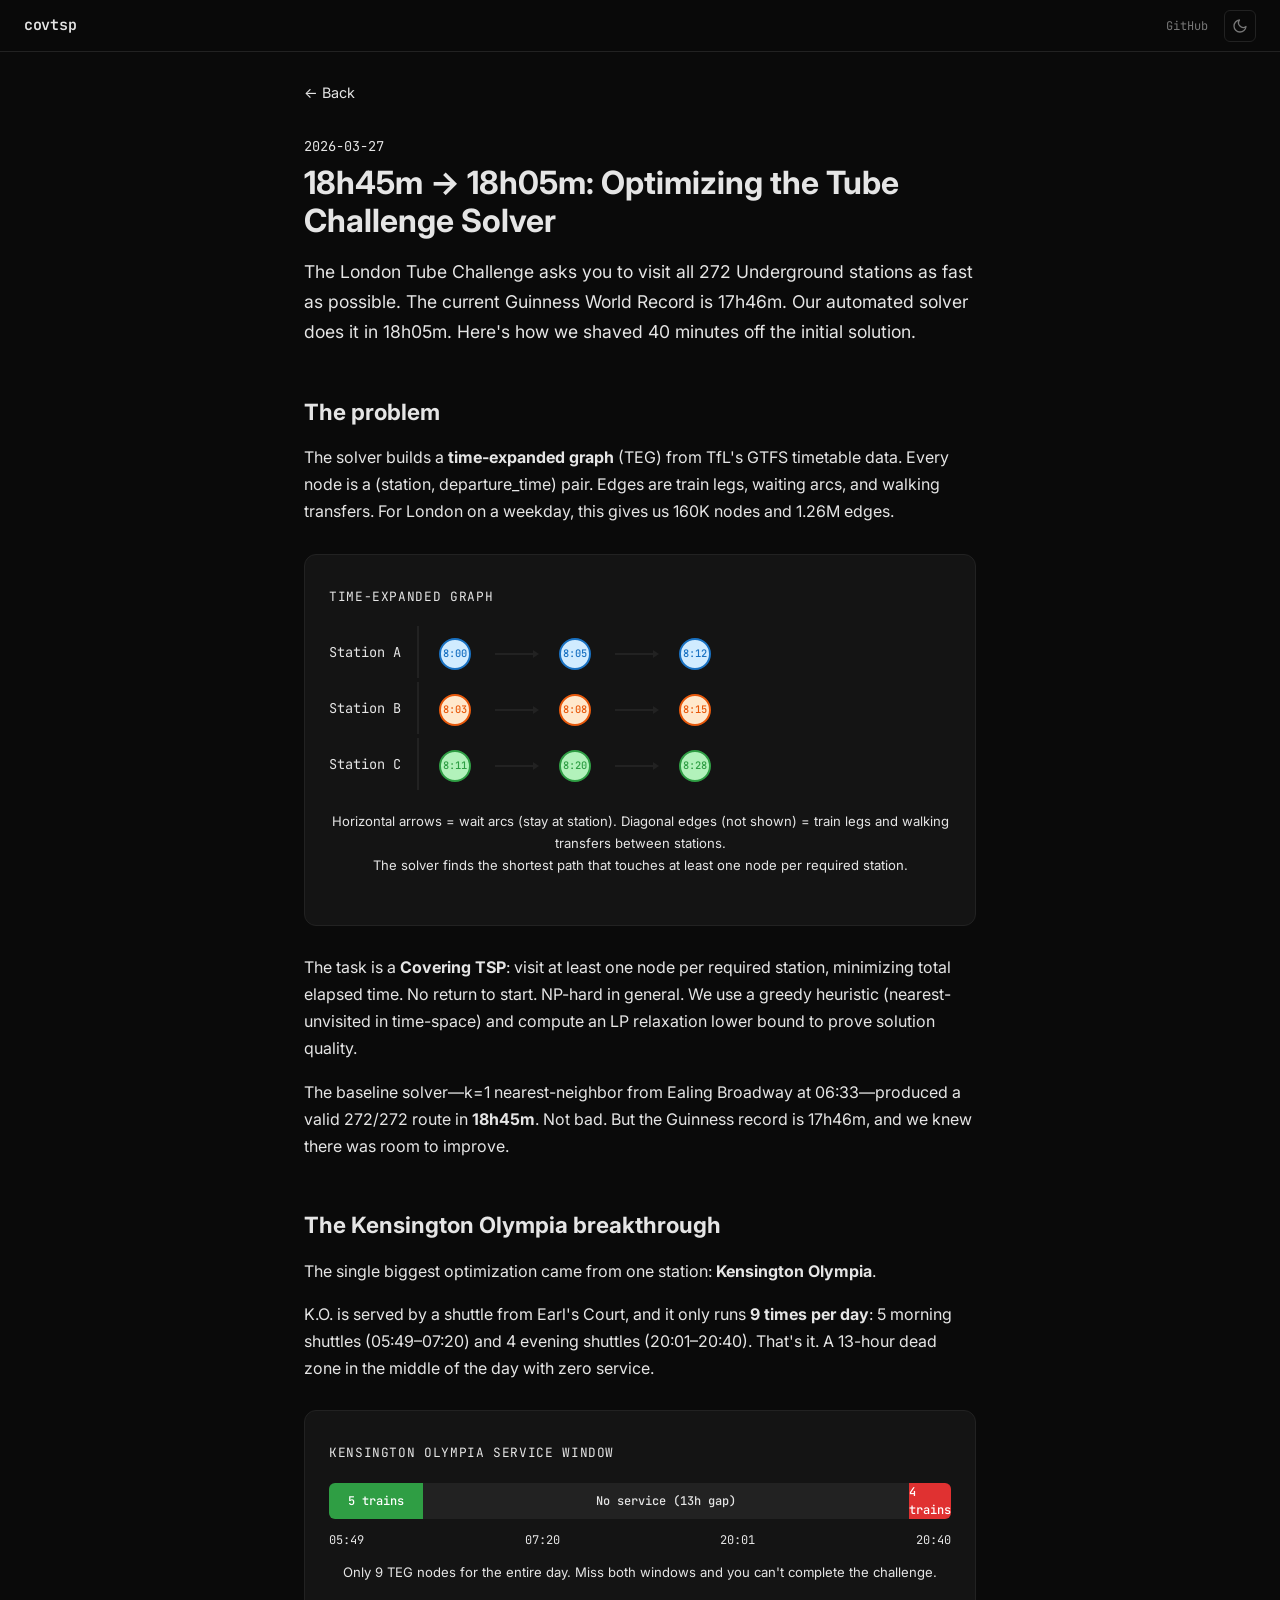
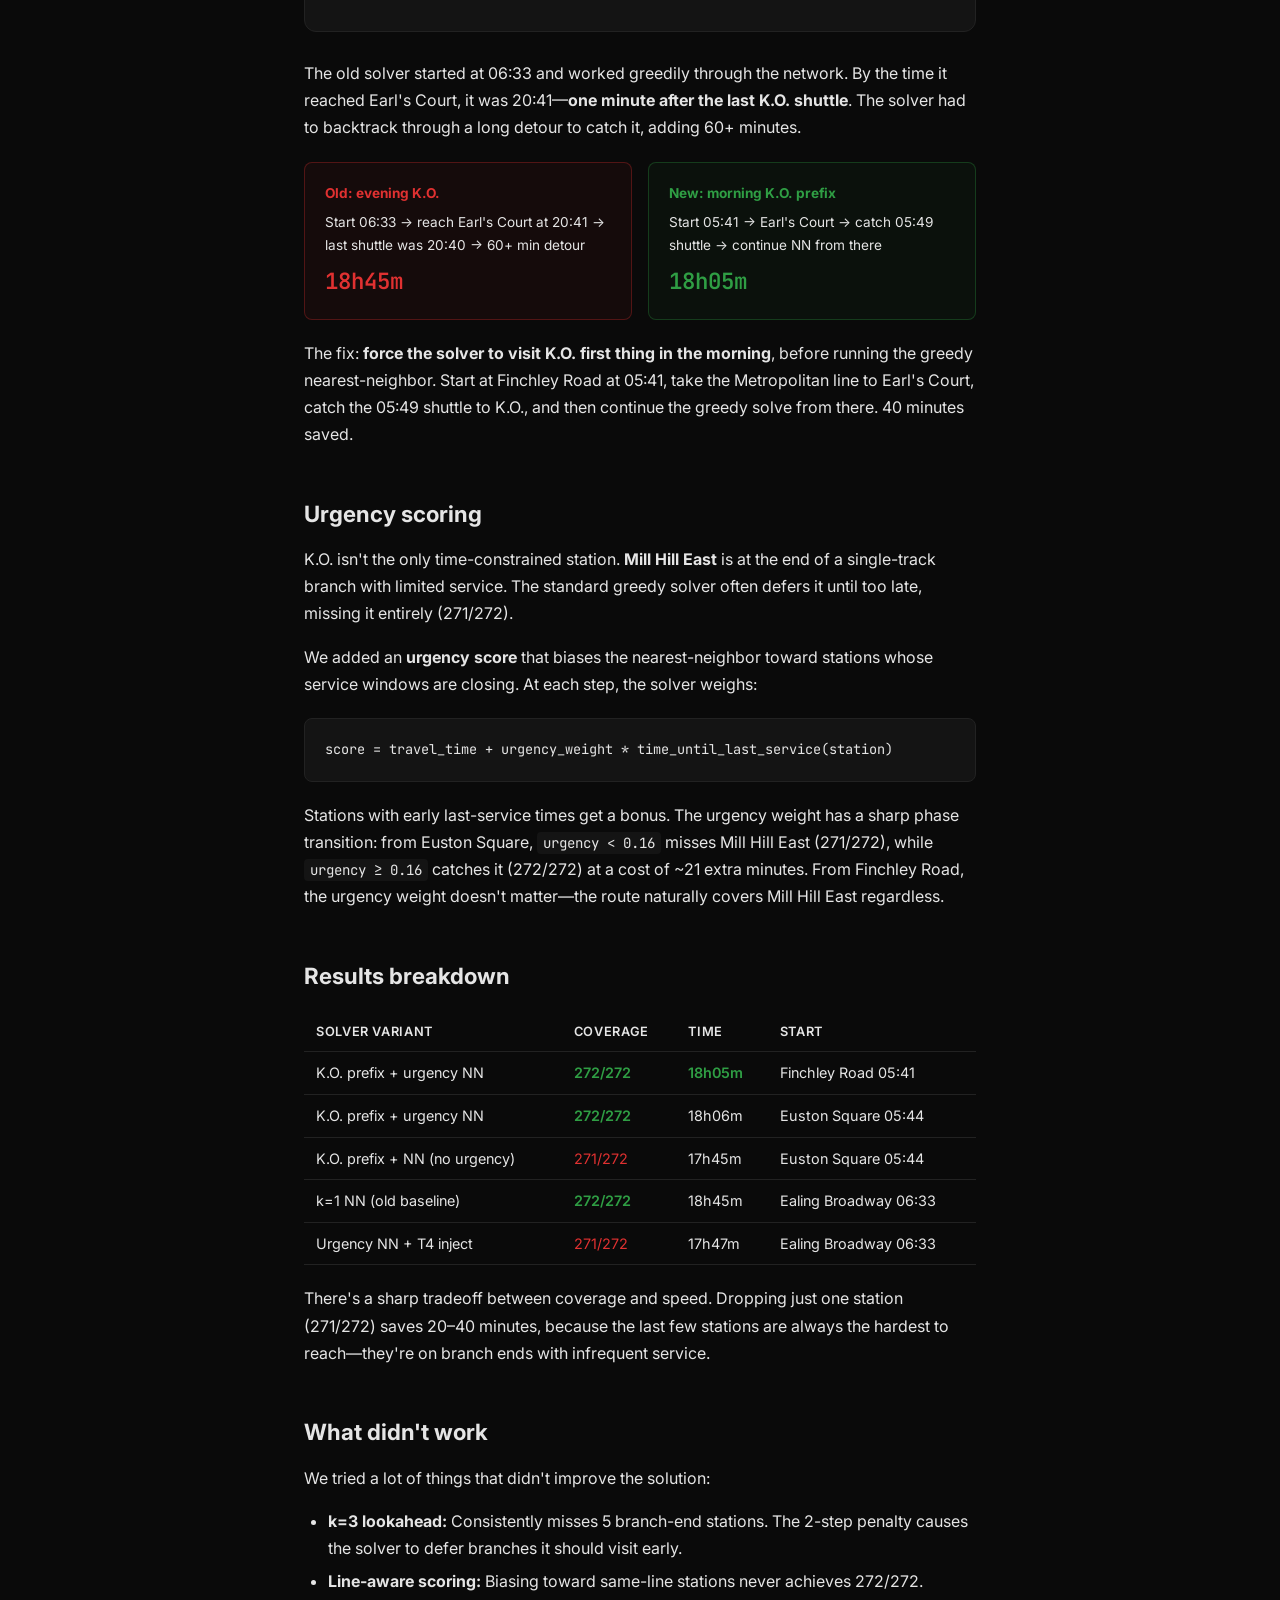
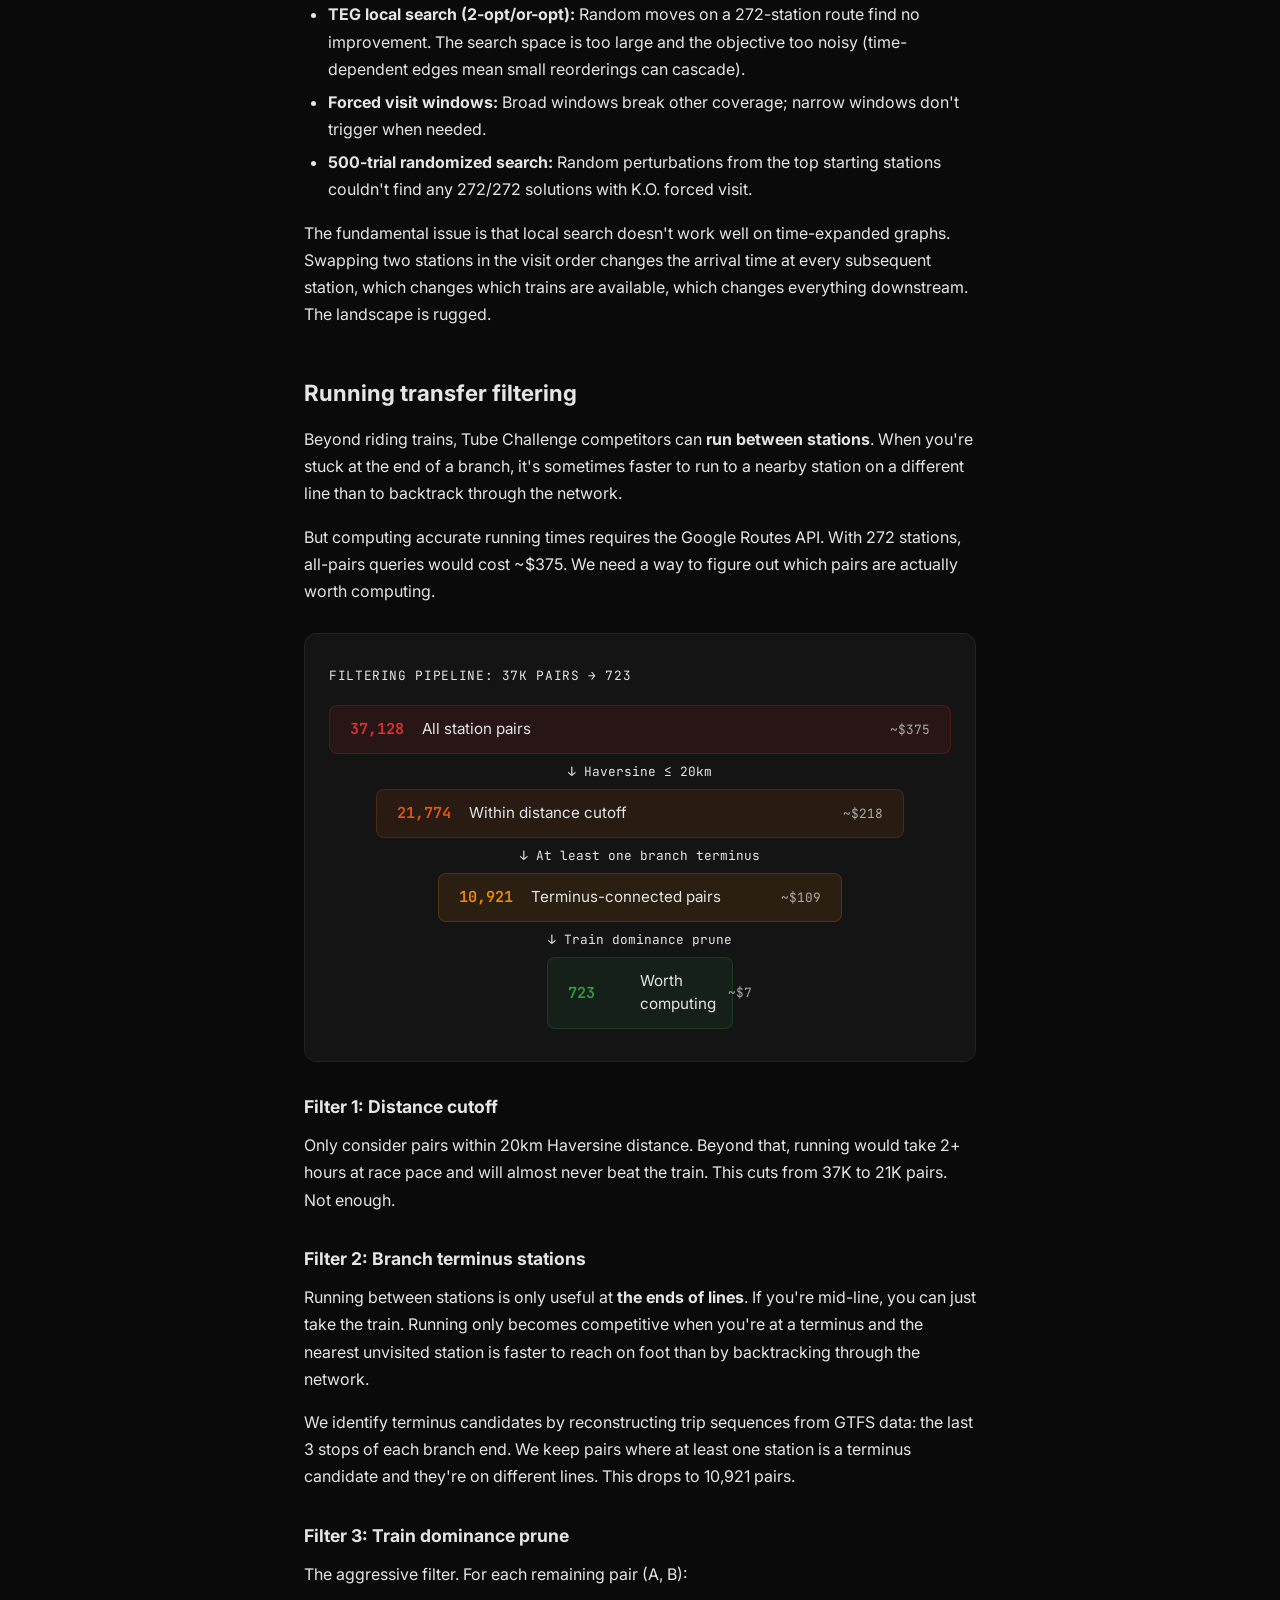
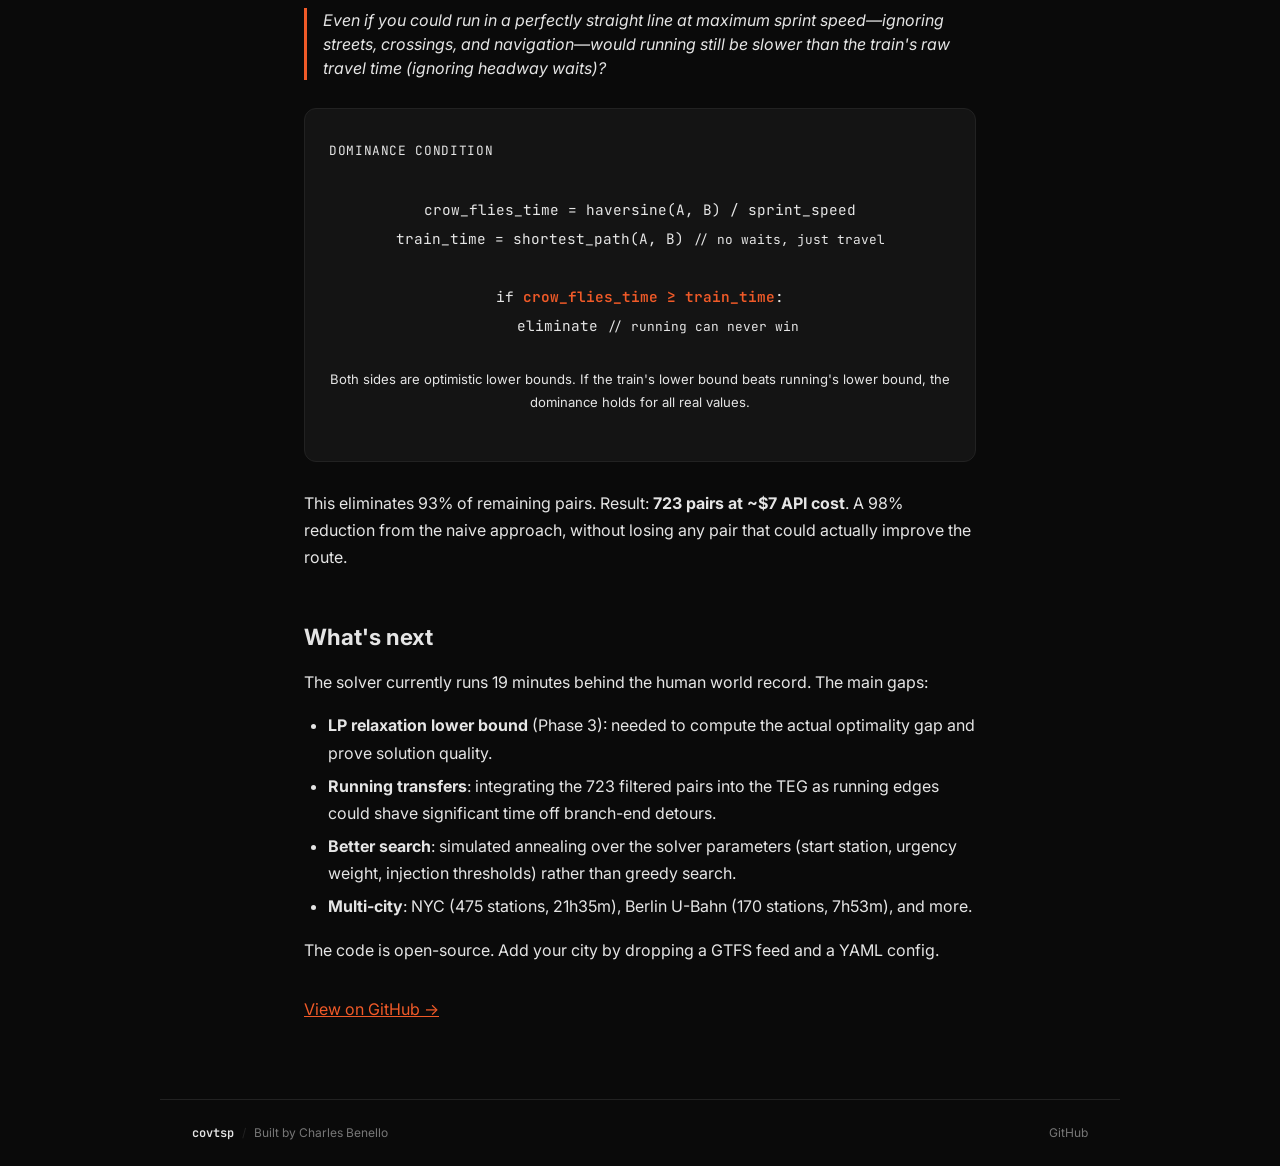
==== web/blog.html @ 615c4a2a "Add blog post writeup + fix record times on website - Remove incorrect 13h40m claim from landing pag" ====
<!DOCTYPE html>
<html lang="en">
<head>
    <meta charset="UTF-8">
    <meta name="viewport" content="width=device-width, initial-scale=1.0">
    <title>Optimizing the Tube Challenge Solver — covtsp</title>
    <meta name="description" content="How we went from 18h45m to 18h05m solving the London Tube Challenge: the K.O. prefix breakthrough, urgency scoring, and a 98% API cost reduction for running transfers.">
    <link rel="preconnect" href="https://fonts.googleapis.com">
    <link rel="preconnect" href="https://fonts.gstatic.com" crossorigin>
    <link href="https://fonts.googleapis.com/css2?family=Inter:wght@400;500;600;700&family=JetBrains+Mono:wght@400;500;600&display=swap" rel="stylesheet">
    <link rel="stylesheet" href="style.css">
    <style>
        .blog-container {
            max-width: 720px;
            margin: 0 auto;
            padding: 80px 24px 60px;
        }
        .blog-back {
            display: inline-flex;
            align-items: center;
            gap: 6px;
            color: var(--text-secondary);
            text-decoration: none;
            font-size: 0.9rem;
            margin-bottom: 32px;
        }
        .blog-back:hover { color: var(--accent); }
        .blog-date {
            color: var(--text-secondary);
            font-size: 0.85rem;
            font-family: 'JetBrains Mono', monospace;
            margin-bottom: 8px;
        }
        .blog-container h1 {
            font-size: 2rem;
            line-height: 1.2;
            margin-bottom: 16px;
            color: var(--text);
        }
        .blog-subtitle {
            font-size: 1.1rem;
            color: var(--text-secondary);
            margin-bottom: 40px;
            line-height: 1.5;
        }
        .blog-container h2 {
            font-size: 1.4rem;
            margin-top: 48px;
            margin-bottom: 16px;
            color: var(--text);
        }
        .blog-container h3 {
            font-size: 1.1rem;
            margin-top: 32px;
            margin-bottom: 12px;
            color: var(--text);
        }
        .blog-container p {
            color: var(--text-secondary);
            line-height: 1.7;
            margin-bottom: 16px;
        }
        .blog-container strong { color: var(--text); }
        .blog-container code {
            font-family: 'JetBrains Mono', monospace;
            background: var(--card-bg);
            padding: 2px 6px;
            border-radius: 4px;
            font-size: 0.88em;
        }
        .blog-container pre {
            background: var(--card-bg);
            border: 1px solid var(--border);
            border-radius: 8px;
            padding: 20px;
            overflow-x: auto;
            margin: 20px 0;
        }
        .blog-container pre code {
            background: none;
            padding: 0;
            font-size: 0.85rem;
            line-height: 1.6;
        }
        .blog-container ul, .blog-container ol {
            color: var(--text-secondary);
            line-height: 1.7;
            margin-bottom: 16px;
            padding-left: 24px;
        }
        .blog-container li { margin-bottom: 6px; }
        .blog-container blockquote {
            border-left: 3px solid var(--accent);
            padding-left: 16px;
            margin: 20px 0;
            color: var(--text-secondary);
            font-style: italic;
        }

        /* Diagram containers */
        .diagram {
            background: var(--card-bg);
            border: 1px solid var(--border);
            border-radius: 12px;
            padding: 32px 24px;
            margin: 28px 0;
        }
        .diagram-title {
            font-family: 'JetBrains Mono', monospace;
            font-size: 0.8rem;
            color: var(--text-secondary);
            text-transform: uppercase;
            letter-spacing: 0.05em;
            margin-bottom: 20px;
        }

        /* Funnel diagram */
        .funnel { display: flex; flex-direction: column; gap: 8px; align-items: center; }
        .funnel-step {
            display: flex;
            align-items: center;
            gap: 12px;
            padding: 12px 20px;
            border-radius: 8px;
            font-size: 0.95rem;
            transition: transform 0.2s;
        }
        .funnel-step:hover { transform: translateX(4px); }
        .funnel-count {
            font-family: 'JetBrains Mono', monospace;
            font-weight: 600;
            min-width: 60px;
        }
        .funnel-label { color: var(--text-secondary); }
        .funnel-cost {
            font-family: 'JetBrains Mono', monospace;
            font-size: 0.8rem;
            margin-left: auto;
            opacity: 0.7;
        }
        .funnel-step.s1 { background: rgba(224, 49, 49, 0.1); border: 1px solid rgba(224, 49, 49, 0.2); width: 100%; }
        .funnel-step.s1 .funnel-count { color: #e03131; }
        .funnel-step.s2 { background: rgba(232, 89, 12, 0.1); border: 1px solid rgba(232, 89, 12, 0.2); width: 85%; }
        .funnel-step.s2 .funnel-count { color: #e8590c; }
        .funnel-step.s3 { background: rgba(240, 140, 0, 0.1); border: 1px solid rgba(240, 140, 0, 0.2); width: 65%; }
        .funnel-step.s3 .funnel-count { color: #f08c00; }
        .funnel-step.s4 { background: rgba(47, 158, 68, 0.1); border: 1px solid rgba(47, 158, 68, 0.2); width: 30%; }
        .funnel-step.s4 .funnel-count { color: #2f9e44; }
        .funnel-arrow {
            color: var(--text-secondary);
            font-size: 0.8rem;
            font-family: 'JetBrains Mono', monospace;
        }

        /* Timeline diagram */
        .timeline-diagram { position: relative; }
        .timeline-bar {
            display: flex;
            height: 36px;
            border-radius: 6px;
            overflow: hidden;
            margin: 12px 0;
        }
        .timeline-segment {
            display: flex;
            align-items: center;
            justify-content: center;
            font-size: 0.75rem;
            font-family: 'JetBrains Mono', monospace;
            color: white;
            font-weight: 500;
        }
        .timeline-segment.morning { background: #2f9e44; flex: 2.5; }
        .timeline-segment.gap { background: var(--border); flex: 13; color: var(--text-secondary); }
        .timeline-segment.evening { background: #e03131; flex: 1; }
        .timeline-times {
            display: flex;
            justify-content: space-between;
            font-size: 0.75rem;
            font-family: 'JetBrains Mono', monospace;
            color: var(--text-secondary);
        }

        /* Comparison boxes */
        .compare-grid { display: grid; grid-template-columns: 1fr 1fr; gap: 16px; margin: 20px 0; }
        .compare-box {
            padding: 20px;
            border-radius: 8px;
            border: 1px solid var(--border);
        }
        .compare-box.bad {
            border-color: rgba(224, 49, 49, 0.3);
            background: rgba(224, 49, 49, 0.05);
        }
        .compare-box.good {
            border-color: rgba(47, 158, 68, 0.3);
            background: rgba(47, 158, 68, 0.05);
        }
        .compare-box h4 {
            font-size: 0.85rem;
            margin-bottom: 8px;
        }
        .compare-box.bad h4 { color: #e03131; }
        .compare-box.good h4 { color: #2f9e44; }
        .compare-box p {
            font-size: 0.85rem;
            margin-bottom: 0;
        }
        .compare-box .time {
            font-family: 'JetBrains Mono', monospace;
            font-size: 1.4rem;
            font-weight: 600;
            margin-top: 8px;
        }
        .compare-box.bad .time { color: #e03131; }
        .compare-box.good .time { color: #2f9e44; }

        /* TEG diagram */
        .teg-grid {
            display: grid;
            grid-template-columns: auto 1fr;
            gap: 0;
            align-items: start;
        }
        .teg-station-label {
            font-family: 'JetBrains Mono', monospace;
            font-size: 0.85rem;
            padding: 16px 16px 16px 0;
            color: var(--text-secondary);
            border-right: 2px solid var(--border);
        }
        .teg-row {
            display: flex;
            align-items: center;
            gap: 24px;
            padding: 12px 0 12px 20px;
            position: relative;
        }
        .teg-node {
            width: 32px;
            height: 32px;
            border-radius: 50%;
            display: flex;
            align-items: center;
            justify-content: center;
            font-family: 'JetBrains Mono', monospace;
            font-size: 0.65rem;
            font-weight: 500;
            position: relative;
        }
        .teg-node.blue { background: #d0ebff; border: 2px solid #1971c2; color: #1971c2; }
        .teg-node.orange { background: #ffe8cc; border: 2px solid #e8590c; color: #e8590c; }
        .teg-node.green { background: #b2f2bb; border: 2px solid #2f9e44; color: #2f9e44; }
        .teg-connector {
            width: 40px;
            height: 2px;
            background: var(--border);
            position: relative;
        }
        .teg-connector::after {
            content: '';
            position: absolute;
            right: -4px;
            top: -3px;
            width: 0;
            height: 0;
            border-left: 6px solid var(--border);
            border-top: 4px solid transparent;
            border-bottom: 4px solid transparent;
        }

        /* Results table */
        .results-table {
            width: 100%;
            border-collapse: collapse;
            margin: 20px 0;
            font-size: 0.9rem;
        }
        .results-table th, .results-table td {
            padding: 10px 12px;
            text-align: left;
            border-bottom: 1px solid var(--border);
        }
        .results-table th {
            font-weight: 600;
            color: var(--text);
            font-size: 0.8rem;
            text-transform: uppercase;
            letter-spacing: 0.05em;
        }
        .results-table td { color: var(--text-secondary); }
        .results-table .accent { color: var(--accent); font-weight: 600; }
        .results-table .best { color: #2f9e44; font-weight: 600; }
        .results-table .miss { color: #e03131; }

        /* Dominance prune diagram */
        .prune-diagram {
            text-align: center;
            padding: 16px 0;
        }
        .prune-eq {
            font-family: 'JetBrains Mono', monospace;
            font-size: 0.9rem;
            line-height: 2;
            color: var(--text);
        }
        .prune-eq .comment { color: var(--text-secondary); font-size: 0.8rem; }
        .prune-eq .highlight { color: var(--accent); font-weight: 600; }

        @media (max-width: 600px) {
            .blog-container { padding: 70px 16px 40px; }
            .blog-container h1 { font-size: 1.5rem; }
            .compare-grid { grid-template-columns: 1fr; }
        }
    </style>
</head>
<body data-theme="dark">
    <nav class="nav">
        <a href="index.html" class="nav-brand">covtsp</a>
        <div class="nav-right">
            <a href="https://github.com/cmbenello/covtsp" class="nav-link">GitHub</a>
            <button id="theme-toggle" class="theme-btn" aria-label="Toggle theme">
                <svg class="icon-sun" width="16" height="16" viewBox="0 0 24 24" fill="none" stroke="currentColor" stroke-width="2" stroke-linecap="round" stroke-linejoin="round"><circle cx="12" cy="12" r="5"/><line x1="12" y1="1" x2="12" y2="3"/><line x1="12" y1="21" x2="12" y2="23"/><line x1="4.22" y1="4.22" x2="5.64" y2="5.64"/><line x1="18.36" y1="18.36" x2="19.78" y2="19.78"/><line x1="1" y1="12" x2="3" y2="12"/><line x1="21" y1="12" x2="23" y2="12"/><line x1="4.22" y1="19.78" x2="5.64" y2="18.36"/><line x1="18.36" y1="5.64" x2="19.78" y2="4.22"/></svg>
                <svg class="icon-moon" width="16" height="16" viewBox="0 0 24 24" fill="none" stroke="currentColor" stroke-width="2" stroke-linecap="round" stroke-linejoin="round"><path d="M21 12.79A9 9 0 1 1 11.21 3 7 7 0 0 0 21 12.79z"/></svg>
            </button>
        </div>
    </nav>

    <article class="blog-container">
        <a href="index.html" class="blog-back">&larr; Back</a>

        <div class="blog-date">2026-03-27</div>
        <h1>18h45m &rarr; 18h05m: Optimizing the Tube Challenge Solver</h1>
        <p class="blog-subtitle">
            The London Tube Challenge asks you to visit all 272 Underground stations as fast as possible.
            The current Guinness World Record is 17h46m. Our automated solver does it in 18h05m.
            Here's how we shaved 40 minutes off the initial solution.
        </p>

        <!-- ============================================ -->
        <h2>The problem</h2>
        <p>
            The solver builds a <strong>time-expanded graph</strong> (TEG) from TfL's GTFS timetable data.
            Every node is a (station, departure_time) pair. Edges are train legs, waiting arcs, and
            walking transfers. For London on a weekday, this gives us 160K nodes and 1.26M edges.
        </p>

        <div class="diagram">
            <div class="diagram-title">Time-Expanded Graph</div>
            <div class="teg-grid">
                <div class="teg-station-label">Station A</div>
                <div class="teg-row">
                    <div class="teg-node blue">8:00</div>
                    <div class="teg-connector"></div>
                    <div class="teg-node blue">8:05</div>
                    <div class="teg-connector"></div>
                    <div class="teg-node blue">8:12</div>
                </div>
                <div class="teg-station-label">Station B</div>
                <div class="teg-row">
                    <div class="teg-node orange">8:03</div>
                    <div class="teg-connector"></div>
                    <div class="teg-node orange">8:08</div>
                    <div class="teg-connector"></div>
                    <div class="teg-node orange">8:15</div>
                </div>
                <div class="teg-station-label">Station C</div>
                <div class="teg-row">
                    <div class="teg-node green">8:11</div>
                    <div class="teg-connector"></div>
                    <div class="teg-node green">8:20</div>
                    <div class="teg-connector"></div>
                    <div class="teg-node green">8:28</div>
                </div>
            </div>
            <p style="margin-top:16px; font-size: 0.82rem; text-align: center;">
                Horizontal arrows = wait arcs (stay at station). Diagonal edges (not shown) = train legs and walking transfers between stations.
                <br>The solver finds the shortest path that touches at least one node per required station.
            </p>
        </div>

        <p>
            The task is a <strong>Covering TSP</strong>: visit at least one node per required station, minimizing
            total elapsed time. No return to start. NP-hard in general. We use a greedy heuristic
            (nearest-unvisited in time-space) and compute an LP relaxation lower bound to prove solution quality.
        </p>
        <p>
            The baseline solver&mdash;k=1 nearest-neighbor from Ealing Broadway at 06:33&mdash;produced a valid 272/272 route
            in <strong>18h45m</strong>. Not bad. But the Guinness record is 17h46m, and we knew there was room to improve.
        </p>

        <!-- ============================================ -->
        <h2>The Kensington Olympia breakthrough</h2>
        <p>
            The single biggest optimization came from one station: <strong>Kensington Olympia</strong>.
        </p>
        <p>
            K.O. is served by a shuttle from Earl's Court, and it only runs <strong>9 times per day</strong>:
            5 morning shuttles (05:49&ndash;07:20) and 4 evening shuttles (20:01&ndash;20:40). That's it.
            A 13-hour dead zone in the middle of the day with zero service.
        </p>

        <div class="diagram">
            <div class="diagram-title">Kensington Olympia service window</div>
            <div class="timeline-diagram">
                <div class="timeline-bar">
                    <div class="timeline-segment morning">5 trains</div>
                    <div class="timeline-segment gap">No service (13h gap)</div>
                    <div class="timeline-segment evening">4 trains</div>
                </div>
                <div class="timeline-times">
                    <span>05:49</span>
                    <span>07:20</span>
                    <span>20:01</span>
                    <span>20:40</span>
                </div>
            </div>
            <p style="margin-top:12px; font-size: 0.82rem; text-align: center;">
                Only 9 TEG nodes for the entire day. Miss both windows and you can't complete the challenge.
            </p>
        </div>

        <p>
            The old solver started at 06:33 and worked greedily through the network. By the time it reached
            Earl's Court, it was 20:41&mdash;<strong>one minute after the last K.O. shuttle</strong>.
            The solver had to backtrack through a long detour to catch it, adding 60+ minutes.
        </p>

        <div class="compare-grid">
            <div class="compare-box bad">
                <h4>Old: evening K.O.</h4>
                <p>Start 06:33 &rarr; reach Earl's Court at 20:41 &rarr; last shuttle was 20:40 &rarr; 60+ min detour</p>
                <div class="time">18h45m</div>
            </div>
            <div class="compare-box good">
                <h4>New: morning K.O. prefix</h4>
                <p>Start 05:41 &rarr; Earl's Court &rarr; catch 05:49 shuttle &rarr; continue NN from there</p>
                <div class="time">18h05m</div>
            </div>
        </div>

        <p>
            The fix: <strong>force the solver to visit K.O. first thing in the morning</strong>, before running the
            greedy nearest-neighbor. Start at Finchley Road at 05:41, take the Metropolitan line to Earl's Court,
            catch the 05:49 shuttle to K.O., and then continue the greedy solve from there. 40 minutes saved.
        </p>

        <!-- ============================================ -->
        <h2>Urgency scoring</h2>
        <p>
            K.O. isn't the only time-constrained station. <strong>Mill Hill East</strong> is at the end of a single-track
            branch with limited service. The standard greedy solver often defers it until too late, missing it entirely
            (271/272).
        </p>
        <p>
            We added an <strong>urgency score</strong> that biases the nearest-neighbor toward stations whose service
            windows are closing. At each step, the solver weighs:
        </p>
        <pre><code>score = travel_time + urgency_weight * time_until_last_service(station)</code></pre>
        <p>
            Stations with early last-service times get a bonus. The urgency weight has a sharp phase transition:
            from Euston Square, <code>urgency &lt; 0.16</code> misses Mill Hill East (271/272), while
            <code>urgency &ge; 0.16</code> catches it (272/272) at a cost of ~21 extra minutes.
            From Finchley Road, the urgency weight doesn't matter&mdash;the route naturally covers Mill Hill East
            regardless.
        </p>

        <!-- ============================================ -->
        <h2>Results breakdown</h2>

        <table class="results-table">
            <thead>
                <tr><th>Solver variant</th><th>Coverage</th><th>Time</th><th>Start</th></tr>
            </thead>
            <tbody>
                <tr>
                    <td>K.O. prefix + urgency NN</td>
                    <td class="best">272/272</td>
                    <td class="best">18h05m</td>
                    <td>Finchley Road 05:41</td>
                </tr>
                <tr>
                    <td>K.O. prefix + urgency NN</td>
                    <td class="best">272/272</td>
                    <td>18h06m</td>
                    <td>Euston Square 05:44</td>
                </tr>
                <tr>
                    <td>K.O. prefix + NN (no urgency)</td>
                    <td class="miss">271/272</td>
                    <td>17h45m</td>
                    <td>Euston Square 05:44</td>
                </tr>
                <tr>
                    <td>k=1 NN (old baseline)</td>
                    <td class="best">272/272</td>
                    <td>18h45m</td>
                    <td>Ealing Broadway 06:33</td>
                </tr>
                <tr>
                    <td>Urgency NN + T4 inject</td>
                    <td class="miss">271/272</td>
                    <td>17h47m</td>
                    <td>Ealing Broadway 06:33</td>
                </tr>
            </tbody>
        </table>

        <p>
            There's a sharp tradeoff between coverage and speed. Dropping just one station (271/272) saves
            20&ndash;40 minutes, because the last few stations are always the hardest to reach&mdash;they're
            on branch ends with infrequent service.
        </p>

        <!-- ============================================ -->
        <h2>What didn't work</h2>
        <p>
            We tried a lot of things that didn't improve the solution:
        </p>
        <ul>
            <li><strong>k=3 lookahead:</strong> Consistently misses 5 branch-end stations. The 2-step penalty causes the solver to defer branches it should visit early.</li>
            <li><strong>Line-aware scoring:</strong> Biasing toward same-line stations never achieves 272/272.</li>
            <li><strong>TEG local search (2-opt/or-opt):</strong> Random moves on a 272-station route find no improvement. The search space is too large and the objective too noisy (time-dependent edges mean small reorderings can cascade).</li>
            <li><strong>Forced visit windows:</strong> Broad windows break other coverage; narrow windows don't trigger when needed.</li>
            <li><strong>500-trial randomized search:</strong> Random perturbations from the top starting stations couldn't find any 272/272 solutions with K.O. forced visit.</li>
        </ul>
        <p>
            The fundamental issue is that local search doesn't work well on time-expanded graphs.
            Swapping two stations in the visit order changes the arrival time at every subsequent station,
            which changes which trains are available, which changes everything downstream. The landscape
            is rugged.
        </p>

        <!-- ============================================ -->
        <h2>Running transfer filtering</h2>
        <p>
            Beyond riding trains, Tube Challenge competitors can <strong>run between stations</strong>.
            When you're stuck at the end of a branch, it's sometimes faster to run to a nearby station on
            a different line than to backtrack through the network.
        </p>
        <p>
            But computing accurate running times requires the Google Routes API. With 272 stations,
            all-pairs queries would cost ~$375. We need a way to figure out which pairs are actually worth computing.
        </p>

        <div class="diagram">
            <div class="diagram-title">Filtering pipeline: 37K pairs &rarr; 723</div>
            <div class="funnel">
                <div class="funnel-step s1">
                    <span class="funnel-count">37,128</span>
                    <span class="funnel-label">All station pairs</span>
                    <span class="funnel-cost">~$375</span>
                </div>
                <div class="funnel-arrow">&darr; Haversine &le; 20km</div>
                <div class="funnel-step s2">
                    <span class="funnel-count">21,774</span>
                    <span class="funnel-label">Within distance cutoff</span>
                    <span class="funnel-cost">~$218</span>
                </div>
                <div class="funnel-arrow">&darr; At least one branch terminus</div>
                <div class="funnel-step s3">
                    <span class="funnel-count">10,921</span>
                    <span class="funnel-label">Terminus-connected pairs</span>
                    <span class="funnel-cost">~$109</span>
                </div>
                <div class="funnel-arrow">&darr; Train dominance prune</div>
                <div class="funnel-step s4">
                    <span class="funnel-count">723</span>
                    <span class="funnel-label">Worth computing</span>
                    <span class="funnel-cost">~$7</span>
                </div>
            </div>
        </div>

        <h3>Filter 1: Distance cutoff</h3>
        <p>
            Only consider pairs within 20km Haversine distance. Beyond that, running would take 2+ hours
            at race pace and will almost never beat the train. This cuts from 37K to 21K pairs. Not enough.
        </p>

        <h3>Filter 2: Branch terminus stations</h3>
        <p>
            Running between stations is only useful at <strong>the ends of lines</strong>. If you're mid-line,
            you can just take the train. Running only becomes competitive when you're at a terminus and the
            nearest unvisited station is faster to reach on foot than by backtracking through the network.
        </p>
        <p>
            We identify terminus candidates by reconstructing trip sequences from GTFS data: the last 3 stops
            of each branch end. We keep pairs where at least one station is a terminus candidate and they're
            on different lines. This drops to 10,921 pairs.
        </p>

        <h3>Filter 3: Train dominance prune</h3>
        <p>
            The aggressive filter. For each remaining pair (A, B):
        </p>
        <blockquote>
            Even if you could run in a perfectly straight line at maximum sprint speed&mdash;ignoring
            streets, crossings, and navigation&mdash;would running still be slower than the train's
            raw travel time (ignoring headway waits)?
        </blockquote>

        <div class="diagram">
            <div class="diagram-title">Dominance condition</div>
            <div class="prune-diagram">
                <div class="prune-eq">
                    crow_flies_time = haversine(A, B) / sprint_speed<br>
                    train_time = shortest_path(A, B) <span class="comment">// no waits, just travel</span><br>
                    <br>
                    if <span class="highlight">crow_flies_time &ge; train_time</span>:<br>
                    &nbsp;&nbsp;&nbsp;&nbsp;eliminate <span class="comment">// running can never win</span>
                </div>
            </div>
            <p style="margin-top:12px; font-size: 0.82rem; text-align: center;">
                Both sides are optimistic lower bounds. If the train's lower bound beats running's lower bound,
                the dominance holds for all real values.
            </p>
        </div>

        <p>
            This eliminates 93% of remaining pairs. Result: <strong>723 pairs at ~$7 API cost</strong>.
            A 98% reduction from the naive approach, without losing any pair that could actually improve the route.
        </p>

        <!-- ============================================ -->
        <h2>What's next</h2>
        <p>
            The solver currently runs 19 minutes behind the human world record. The main gaps:
        </p>
        <ul>
            <li><strong>LP relaxation lower bound</strong> (Phase 3): needed to compute the actual optimality gap and prove solution quality.</li>
            <li><strong>Running transfers</strong>: integrating the 723 filtered pairs into the TEG as running edges could shave significant time off branch-end detours.</li>
            <li><strong>Better search</strong>: simulated annealing over the solver parameters (start station, urgency weight, injection thresholds) rather than greedy search.</li>
            <li><strong>Multi-city</strong>: NYC (475 stations, 21h35m), Berlin U-Bahn (170 stations, 7h53m), and more.</li>
        </ul>
        <p>
            The code is open-source. Add your city by dropping a GTFS feed and a YAML config.
        </p>
        <p style="margin-top: 32px;">
            <a href="https://github.com/cmbenello/covtsp" style="color: var(--accent);">View on GitHub &rarr;</a>
        </p>
    </article>

    <footer>
        <div class="footer-left">
            <span class="footer-brand">covtsp</span>
            <span class="footer-sep">/</span>
            <span>Built by Charles Benello</span>
        </div>
        <div class="footer-right">
            <a href="https://github.com/cmbenello/covtsp">GitHub</a>
        </div>
    </footer>

    <script src="index.js"></script>
</body>
</html>
---- web/style.css ----
/* covtsp — Dark/Light theme with portfolio-grade polish */

* { margin: 0; padding: 0; box-sizing: border-box; }

/* ── Theme variables ──────────────────────────────────────────── */

:root {
    --bg: #fafafa;
    --bg-alt: #f0f0f0;
    --white: #ffffff;
    --text: #1a1a1a;
    --muted: #888888;
    --border: #e5e5e5;
    --accent: #f05a28;
    --accent-hover: #d94f20;
    --accent-glow: rgba(240, 90, 40, 0.15);
    --row-hover: #f5f5f5;
    --card-bg: #ffffff;
    --nav-bg: rgba(255, 255, 255, 0.85);
    --code-bg: rgba(240, 90, 40, 0.08);
}

[data-theme="dark"] {
    --bg: #0a0a0a;
    --bg-alt: #111111;
    --white: #141414;
    --text: #e5e5e5;
    --muted: #777777;
    --border: #222222;
    --accent: #f05a28;
    --accent-hover: #ff6b3d;
    --accent-glow: rgba(240, 90, 40, 0.12);
    --row-hover: #1a1a1a;
    --card-bg: #141414;
    --nav-bg: rgba(10, 10, 10, 0.85);
    --code-bg: rgba(240, 90, 40, 0.1);
}

body {
    font-family: 'Inter', -apple-system, BlinkMacSystemFont, sans-serif;
    background: var(--bg);
    color: var(--text);
    line-height: 1.5;
    -webkit-font-smoothing: antialiased;
}

.hidden { display: none !important; }
.accent { color: var(--accent); }
.muted { color: var(--muted); }

/* ── Nav ──────────────────────────────────────────────────────── */

.nav {
    position: fixed;
    top: 0;
    width: 100%;
    z-index: 50;
    display: flex;
    align-items: center;
    justify-content: space-between;
    padding: 0 24px;
    height: 52px;
    background: var(--nav-bg);
    backdrop-filter: blur(16px);
    -webkit-backdrop-filter: blur(16px);
    border-bottom: 1px solid var(--border);
}

.nav-brand {
    font-family: 'JetBrains Mono', monospace;
    font-weight: 600;
    font-size: 15px;
    color: var(--text);
    text-decoration: none;
    letter-spacing: -0.02em;
}

.nav-right {
    display: flex;
    align-items: center;
    gap: 16px;
}

.nav-link {
    font-family: 'JetBrains Mono', monospace;
    font-size: 12px;
    color: var(--muted);
    text-decoration: none;
    transition: color 0.15s;
}

.nav-link:hover {
    color: var(--text);
}

.nav-meta {
    font-family: 'JetBrains Mono', monospace;
    font-size: 12px;
    color: var(--muted);
}

.nav-sep {
    font-size: 12px;
    color: var(--border);
}

.theme-btn {
    display: flex;
    align-items: center;
    justify-content: center;
    width: 32px;
    height: 32px;
    background: transparent;
    border: 1px solid var(--border);
    border-radius: 6px;
    color: var(--muted);
    cursor: pointer;
    transition: color 0.15s, border-color 0.15s;
}

.theme-btn:hover {
    color: var(--text);
    border-color: var(--muted);
}

[data-theme="dark"] .icon-sun { display: block; }
[data-theme="dark"] .icon-moon { display: none; }
[data-theme="light"] .icon-sun,
:root .icon-sun { display: none; }
[data-theme="light"] .icon-moon,
:root .icon-moon { display: block; }

/* ── Buttons ──────────────────────────────────────────────────── */

.btn-primary {
    display: inline-block;
    padding: 12px 28px;
    background: var(--accent);
    color: white;
    font-weight: 600;
    font-size: 14px;
    border-radius: 8px;
    cursor: pointer;
    border: none;
    text-decoration: none;
    transition: background 0.15s, transform 0.15s, box-shadow 0.15s;
}

.btn-primary:hover {
    background: var(--accent-hover);
    transform: translateY(-1px);
    box-shadow: 0 4px 16px rgba(240, 90, 40, 0.3);
}

.btn-secondary {
    display: inline-block;
    padding: 12px 28px;
    font-family: 'JetBrains Mono', monospace;
    font-size: 13px;
    font-weight: 500;
    background: transparent;
    color: var(--text);
    border: 1px solid var(--border);
    border-radius: 8px;
    cursor: pointer;
    text-decoration: none;
    transition: border-color 0.15s, transform 0.15s;
}

.btn-secondary:hover {
    border-color: var(--muted);
    transform: translateY(-1px);
}

.btn-export {
    font-family: 'JetBrains Mono', monospace;
    font-size: 11px;
    font-weight: 600;
    padding: 5px 12px;
    background: var(--text);
    color: var(--bg);
    border: none;
    border-radius: 6px;
    cursor: pointer;
    transition: opacity 0.15s;
}

.btn-export:hover { opacity: 0.8; }

/* ── Hero ─────────────────────────────────────────────────────── */

.hero-compact {
    max-width: 680px;
    margin: 0 auto;
    padding: 120px 32px 40px;
    text-align: center;
}

.hero-tag {
    font-family: 'JetBrains Mono', monospace;
    font-size: 12px;
    color: var(--accent);
    text-transform: uppercase;
    letter-spacing: 0.1em;
    margin-bottom: 20px;
}

.hero-title {
    font-size: 36px;
    font-weight: 700;
    line-height: 1.2;
    margin-bottom: 16px;
    letter-spacing: -0.03em;
}

.hero-desc {
    font-size: 16px;
    color: var(--muted);
    line-height: 1.7;
    margin-bottom: 28px;
    max-width: 560px;
    margin-left: auto;
    margin-right: auto;
}

.hero-stats {
    display: flex;
    gap: 32px;
    justify-content: center;
    padding-top: 24px;
    border-top: 1px solid var(--border);
}

.hero-stat {
    display: flex;
    flex-direction: column;
}

.hero-stat-value {
    font-family: 'JetBrains Mono', monospace;
    font-size: 20px;
    font-weight: 600;
    color: var(--accent);
    line-height: 1.3;
}

.hero-stat-label {
    font-size: 12px;
    color: var(--muted);
    margin-top: 2px;
}

/* ── Sections ─────────────────────────────────────────────────── */

.section {
    max-width: 960px;
    margin: 0 auto;
    padding: 80px 32px;
    border-top: 1px solid var(--border);
}

.section-label {
    font-family: 'JetBrains Mono', monospace;
    font-size: 11px;
    color: var(--accent);
    text-transform: uppercase;
    letter-spacing: 0.1em;
    margin-bottom: 12px;
}

.section-title {
    font-size: 30px;
    font-weight: 700;
    margin-bottom: 16px;
    letter-spacing: -0.02em;
}

.section-desc {
    font-size: 16px;
    color: var(--muted);
    line-height: 1.7;
    max-width: 640px;
    margin-bottom: 8px;
}

.section-desc strong {
    color: var(--text);
    font-weight: 600;
}

.section p {
    font-size: 15px;
    color: var(--muted);
    line-height: 1.7;
    margin-bottom: 12px;
}

.section p strong {
    color: var(--text);
    font-weight: 500;
}

/* ── Record Comparison ────────────────────────────────────────── */

.record-bars {
    margin: 40px 0 24px;
    display: flex;
    flex-direction: column;
    gap: 16px;
}

.record-row {
    display: flex;
    flex-direction: column;
    gap: 6px;
}

.record-info {
    display: flex;
    justify-content: space-between;
    align-items: baseline;
}

.record-name {
    font-size: 14px;
    font-weight: 500;
}

.record-time {
    font-family: 'JetBrains Mono', monospace;
    font-size: 14px;
    font-weight: 600;
    color: var(--muted);
}

.record-time.accent {
    color: var(--accent);
}

.record-bar {
    height: 8px;
    background: var(--border);
    border-radius: 4px;
    overflow: hidden;
}

.record-bar-fill {
    height: 100%;
    border-radius: 4px;
    width: 0;
    transition: width 1.2s cubic-bezier(0.25, 0.46, 0.45, 0.94);
}

.record-bar-fill.charles {
    background: var(--accent);
}

.record-bar-fill.world-record {
    background: var(--muted);
}

.record-bar-fill.solver {
    background: #2563eb;
}

.record-footnote {
    font-size: 14px;
    color: var(--muted);
    margin-top: 8px;
    font-style: italic;
}

/* ── Pipeline ─────────────────────────────────────────────────── */

.pipeline {
    display: flex;
    align-items: stretch;
    gap: 0;
    margin-top: 32px;
}

.pipeline-step {
    flex: 1;
    padding: 24px;
    background: var(--card-bg);
    border: 1px solid var(--border);
    border-radius: 12px;
    transition: border-color 0.2s;
}

.pipeline-step:hover {
    border-color: var(--accent);
}

.pipeline-arrow {
    display: flex;
    align-items: center;
    padding: 0 8px;
    flex-shrink: 0;
}

.step-num {
    font-family: 'JetBrains Mono', monospace;
    font-size: 12px;
    color: var(--accent);
    margin-bottom: 10px;
}

.pipeline-step h3 {
    font-size: 16px;
    font-weight: 600;
    margin-bottom: 8px;
}

.pipeline-step p {
    font-size: 13px;
    color: var(--muted);
    line-height: 1.6;
    margin: 0 0 12px;
}

.step-stat {
    display: inline-block;
    padding: 4px 10px;
    background: var(--code-bg);
    color: var(--accent);
    font-family: 'JetBrains Mono', monospace;
    font-size: 11px;
    font-weight: 500;
    border-radius: 4px;
}

/* ── Tech Grid ────────────────────────────────────────────────── */

.tech-grid {
    display: grid;
    grid-template-columns: repeat(2, 1fr);
    gap: 16px;
    margin-top: 32px;
}

.tech-card {
    padding: 24px;
    background: var(--card-bg);
    border: 1px solid var(--border);
    border-radius: 12px;
    transition: border-color 0.2s;
}

.tech-card:hover {
    border-color: var(--accent);
}

.tech-card h4 {
    font-size: 15px;
    font-weight: 600;
    margin-bottom: 8px;
}

.tech-card p {
    font-size: 13px;
    color: var(--muted);
    line-height: 1.6;
    margin: 0;
}

/* ── City Grid ────────────────────────────────────────────────── */

.cities-section {
    padding-top: 24px !important;
    padding-bottom: 48px !important;
    border-top: none !important;
}

.city-grid {
    display: grid;
    grid-template-columns: repeat(3, 1fr);
    gap: 16px;
    max-width: 680px;
    margin: 0 auto;
}

.city-card {
    padding: 20px 16px;
    background: var(--card-bg);
    border: 1px solid var(--border);
    border-radius: 12px;
    text-align: center;
    text-decoration: none;
    color: var(--text);
    transition: transform 0.2s, border-color 0.2s, box-shadow 0.2s;
    display: flex;
    flex-direction: column;
    align-items: center;
    gap: 4px;
}

.city-card:hover {
    transform: translateY(-4px);
    border-color: var(--accent);
    box-shadow: 0 8px 24px var(--accent-glow);
}

.city-card.upcoming {
    opacity: 0.5;
    cursor: default;
}

.city-card.upcoming:hover {
    transform: none;
    border-color: var(--border);
    box-shadow: none;
}

.city-card h3 {
    font-size: 15px;
    font-weight: 600;
}

.city-stat {
    font-family: 'JetBrains Mono', monospace;
    font-size: 12px;
    color: var(--muted);
}

.city-status {
    font-family: 'JetBrains Mono', monospace;
    font-size: 13px;
    font-weight: 600;
}

.city-status.solved {
    color: var(--accent);
}

.city-status.pending {
    color: var(--muted);
    font-weight: 400;
    font-size: 12px;
}

/* ── Footer ───────────────────────────────────────────────────── */

footer {
    max-width: 960px;
    margin: 0 auto;
    padding: 24px 32px;
    border-top: 1px solid var(--border);
    display: flex;
    justify-content: space-between;
    align-items: center;
    font-size: 12px;
    color: var(--muted);
}

.footer-left {
    display: flex;
    align-items: center;
    gap: 8px;
}

.footer-brand {
    font-family: 'JetBrains Mono', monospace;
    font-weight: 600;
    color: var(--text);
}

.footer-sep {
    color: var(--border);
}

footer a {
    color: var(--muted);
    text-decoration: none;
    transition: color 0.15s;
}

footer a:hover { color: var(--text); }

/* ── Scroll Reveal ────────────────────────────────────────────── */

.reveal {
    opacity: 0;
    transform: translateY(24px);
    transition: opacity 0.7s ease, transform 0.7s ease;
}

.reveal.visible {
    opacity: 1;
    transform: translateY(0);
}

/* ── Responsive ───────────────────────────────────────────────── */

@media (max-width: 900px) {
    .pipeline {
        flex-direction: column;
        gap: 12px;
    }

    .pipeline-arrow {
        display: none;
    }

    .tech-grid {
        grid-template-columns: 1fr;
    }
}

@media (max-width: 640px) {
    .hero-compact {
        padding: 100px 20px 32px;
    }

    .hero-title {
        font-size: 28px;
    }

    .section-title {
        font-size: 24px;
    }

    .hero-stats {
        flex-direction: column;
        gap: 12px;
        align-items: center;
    }

    .city-grid {
        grid-template-columns: 1fr;
        max-width: 300px;
    }

    .section {
        padding: 60px 20px;
    }

    footer {
        flex-direction: column;
        gap: 8px;
        text-align: center;
    }
}

@media (max-width: 480px) {
    .hero-title {
        font-size: 24px;
    }

    .nav {
        padding: 0 16px;
    }

    .nav-right {
        gap: 10px;
    }
}

/* ══════════════════════════════════════════════════════════════════
   Results page styles (results.html)
   ══════════════════════════════════════════════════════════════════ */

/* ── Loader ───────────────────────────────────────────────────── */

.loader {
    position: fixed;
    inset: 0;
    display: flex;
    align-items: center;
    justify-content: center;
    background: var(--bg);
    z-index: 40;
}

.loader-inner {
    text-align: center;
    max-width: 400px;
    padding: 0 24px;
}

.loader-title {
    font-size: 28px;
    font-weight: 700;
    margin-bottom: 8px;
}

.loader-hint {
    font-size: 13px;
    color: var(--muted);
    margin-bottom: 24px;
}

.loader-hint code {
    font-family: 'JetBrains Mono', monospace;
    font-size: 11px;
    background: var(--card-bg);
    border: 1px solid var(--border);
    padding: 2px 6px;
    border-radius: 4px;
}

/* ── Map ──────────────────────────────────────────────────────── */

#map {
    width: 100%;
    height: 60vh;
    min-height: 350px;
    margin-top: 52px;
}

.leaflet-control-attribution { font-size: 9px !important; opacity: 0.6; }

/* ── Stats bar ────────────────────────────────────────────────── */

.stats-bar {
    display: flex;
    align-items: center;
    justify-content: center;
    gap: 0;
    padding: 16px 24px;
    background: var(--white);
    border-bottom: 1px solid var(--border);
}

.stat {
    display: flex;
    flex-direction: column;
    align-items: center;
    padding: 0 28px;
}

.stat-value {
    font-family: 'JetBrains Mono', monospace;
    font-size: 22px;
    font-weight: 600;
    line-height: 1.2;
}

.stat-label {
    font-size: 11px;
    color: var(--muted);
    text-transform: uppercase;
    letter-spacing: 0.05em;
    margin-top: 2px;
}

.stat-divider {
    width: 1px;
    height: 32px;
    background: var(--border);
}

/* ── Watermark (export only) ──────────────────────────────────── */

.watermark {
    padding: 8px 16px;
    text-align: center;
    background: var(--white);
    font-family: 'JetBrains Mono', monospace;
    font-size: 11px;
    color: var(--muted);
}

.watermark-sep {
    margin: 0 8px;
    color: var(--border);
}

/* ── Animation controls ───────────────────────────────────────── */

.anim-bar {
    display: flex;
    align-items: center;
    justify-content: center;
    gap: 12px;
    padding: 8px 20px;
    background: var(--white);
    border-bottom: 1px solid var(--border);
}

.btn-play {
    font-family: 'JetBrains Mono', monospace;
    font-size: 11px;
    font-weight: 600;
    padding: 5px 16px;
    min-width: 64px;
    background: var(--accent);
    color: white;
    border: none;
    border-radius: 6px;
    cursor: pointer;
    transition: background 0.15s;
}

.btn-play:hover { background: var(--accent-hover); }

.anim-slider {
    width: 100px;
    height: 4px;
    -webkit-appearance: none;
    appearance: none;
    background: var(--border);
    border-radius: 2px;
    outline: none;
}

.anim-slider::-webkit-slider-thumb {
    -webkit-appearance: none;
    width: 14px;
    height: 14px;
    background: var(--accent);
    border-radius: 50%;
    cursor: pointer;
}

.anim-label {
    font-family: 'JetBrains Mono', monospace;
    font-size: 11px;
    color: var(--text);
    min-width: 24px;
}

/* ── Meta bar ─────────────────────────────────────────────────── */

.meta-bar {
    display: flex;
    gap: 24px;
    padding: 8px 20px;
    font-size: 12px;
    color: var(--muted);
    border-bottom: 1px solid var(--border);
    background: var(--bg);
}

.meta-bar strong {
    font-family: 'JetBrains Mono', monospace;
    color: var(--text);
    font-weight: 500;
}

/* ── Timeline ─────────────────────────────────────────────────── */

.timeline-section {
    max-width: 900px;
    margin: 0 auto;
    padding: 0 20px 40px;
}

.timeline-header {
    display: grid;
    grid-template-columns: 40px 64px 1fr 140px;
    gap: 8px;
    padding: 12px 12px 8px;
    font-size: 11px;
    font-weight: 600;
    color: var(--muted);
    text-transform: uppercase;
    letter-spacing: 0.05em;
    border-bottom: 1px solid var(--border);
}

.timeline-list {
    max-height: 50vh;
    overflow-y: auto;
}

.timeline-row {
    display: grid;
    grid-template-columns: 40px 64px 1fr 140px;
    gap: 8px;
    padding: 8px 12px;
    font-size: 13px;
    border-bottom: 1px solid var(--border);
    cursor: default;
    transition: background 0.1s;
}

.timeline-row:hover {
    background: var(--row-hover);
}

.timeline-row.active {
    background: var(--accent-glow);
}

.timeline-row.walk-row {
    color: var(--muted);
    font-style: italic;
    font-size: 12px;
}

.tr-num {
    font-family: 'JetBrains Mono', monospace;
    font-size: 11px;
    color: var(--muted);
}

.tr-time {
    font-family: 'JetBrains Mono', monospace;
    font-size: 12px;
}

.tr-station {
    font-weight: 500;
}

.tr-line {
    font-size: 12px;
    color: var(--muted);
}

.line-dot {
    display: inline-block;
    width: 8px;
    height: 8px;
    border-radius: 50%;
    margin-right: 6px;
    vertical-align: middle;
}

/* ── Map markers ──────────────────────────────────────────────── */

.station-dot {
    width: 6px;
    height: 6px;
    background: #bbb;
    border-radius: 50%;
    border: 1px solid white;
}

.station-start {
    width: 10px;
    height: 10px;
    background: #22c55e;
    border-radius: 50%;
    border: 2px solid white;
    box-shadow: 0 0 4px rgba(34, 197, 94, 0.4);
}

.station-end {
    width: 10px;
    height: 10px;
    background: var(--accent);
    border-radius: 50%;
    border: 2px solid white;
    box-shadow: 0 0 4px rgba(240, 90, 40, 0.4);
}

.anim-head {
    width: 10px;
    height: 10px;
    background: var(--accent);
    border-radius: 50%;
    border: 2px solid white;
    box-shadow: 0 0 8px rgba(240, 90, 40, 0.6);
    animation: pulse-head 1s ease-in-out infinite;
}

@keyframes pulse-head {
    0%, 100% { transform: scale(1); }
    50% { transform: scale(1.3); }
}

/* ── Scrollbar ────────────────────────────────────────────────── */

.timeline-list::-webkit-scrollbar { width: 4px; }
.timeline-list::-webkit-scrollbar-track { background: transparent; }
.timeline-list::-webkit-scrollbar-thumb { background: var(--border); border-radius: 2px; }

/* ── Results page responsive ──────────────────────────────────── */

@media (max-width: 640px) {
    .stats-bar { flex-wrap: wrap; gap: 8px; }
    .stat { padding: 4px 16px; }
    .stat-value { font-size: 18px; }
    .stat-divider { display: none; }
    .timeline-header, .timeline-row {
        grid-template-columns: 32px 56px 1fr 100px;
    }
}
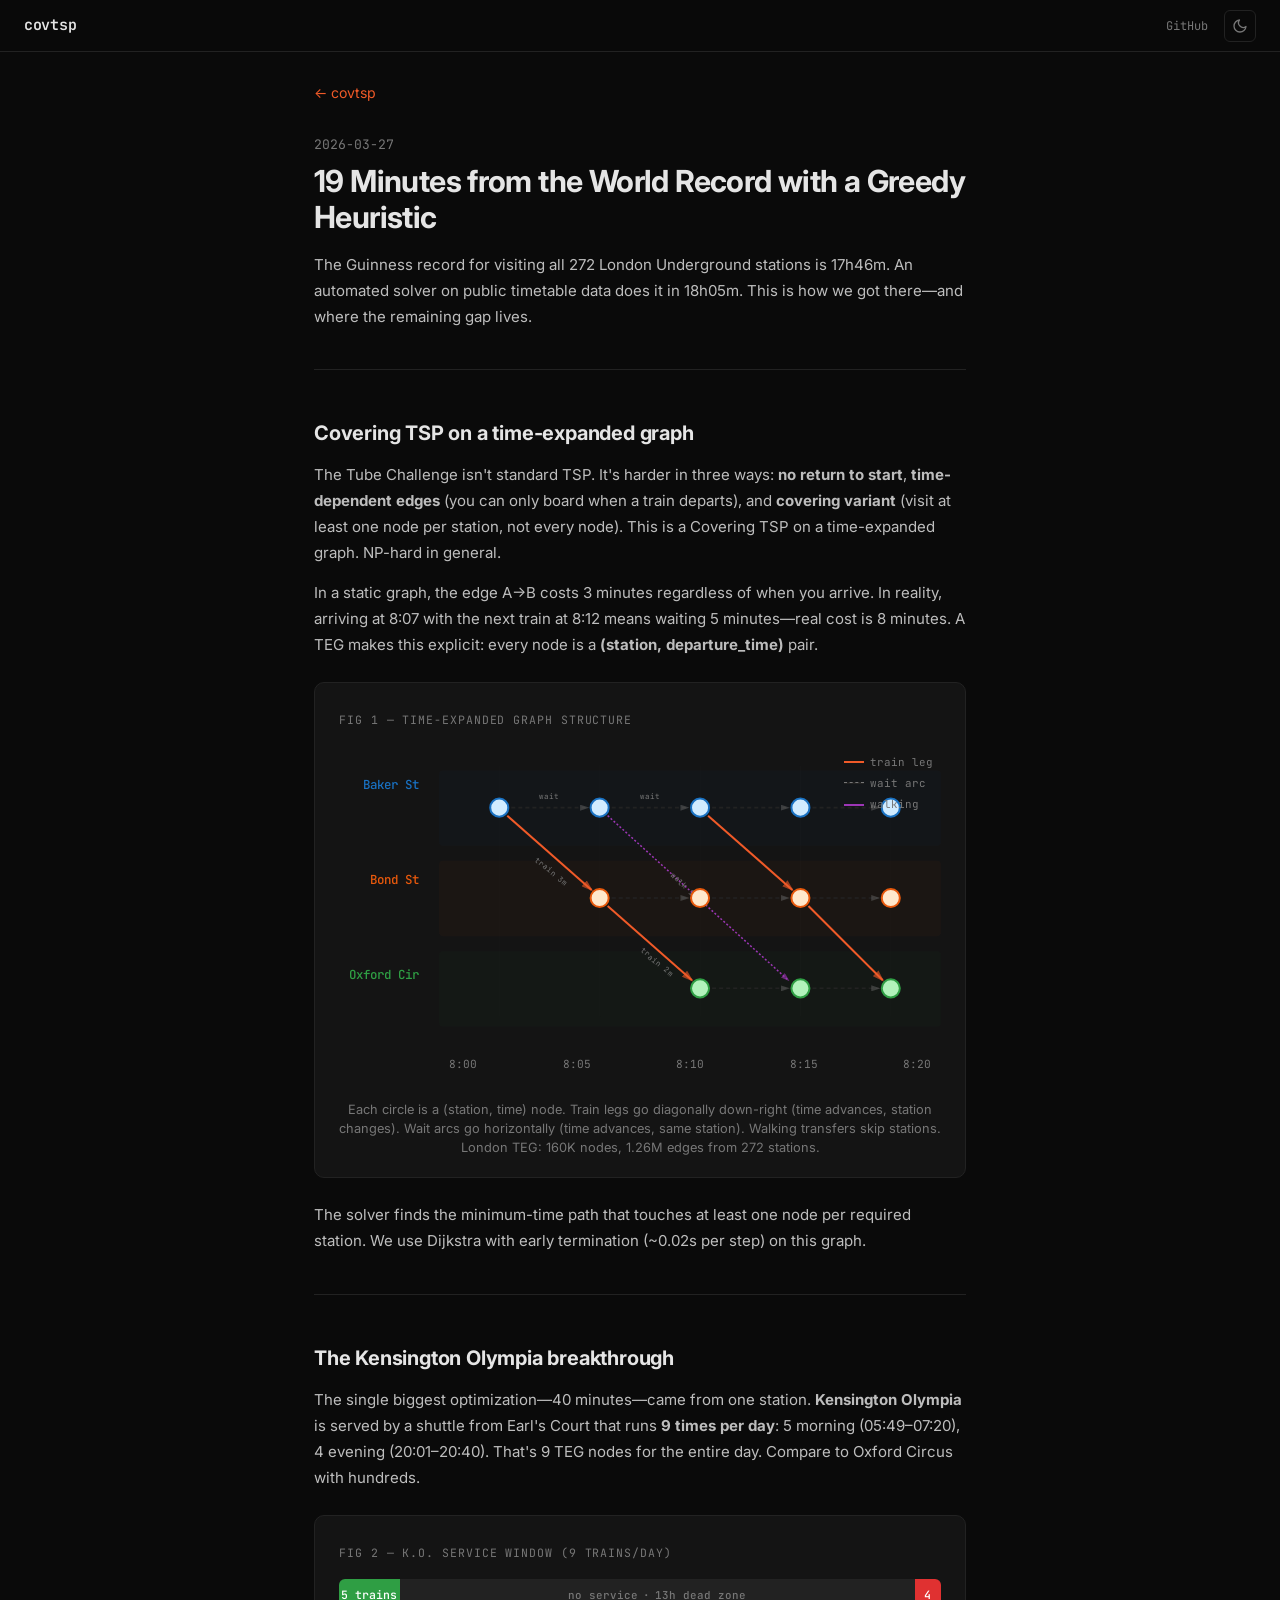
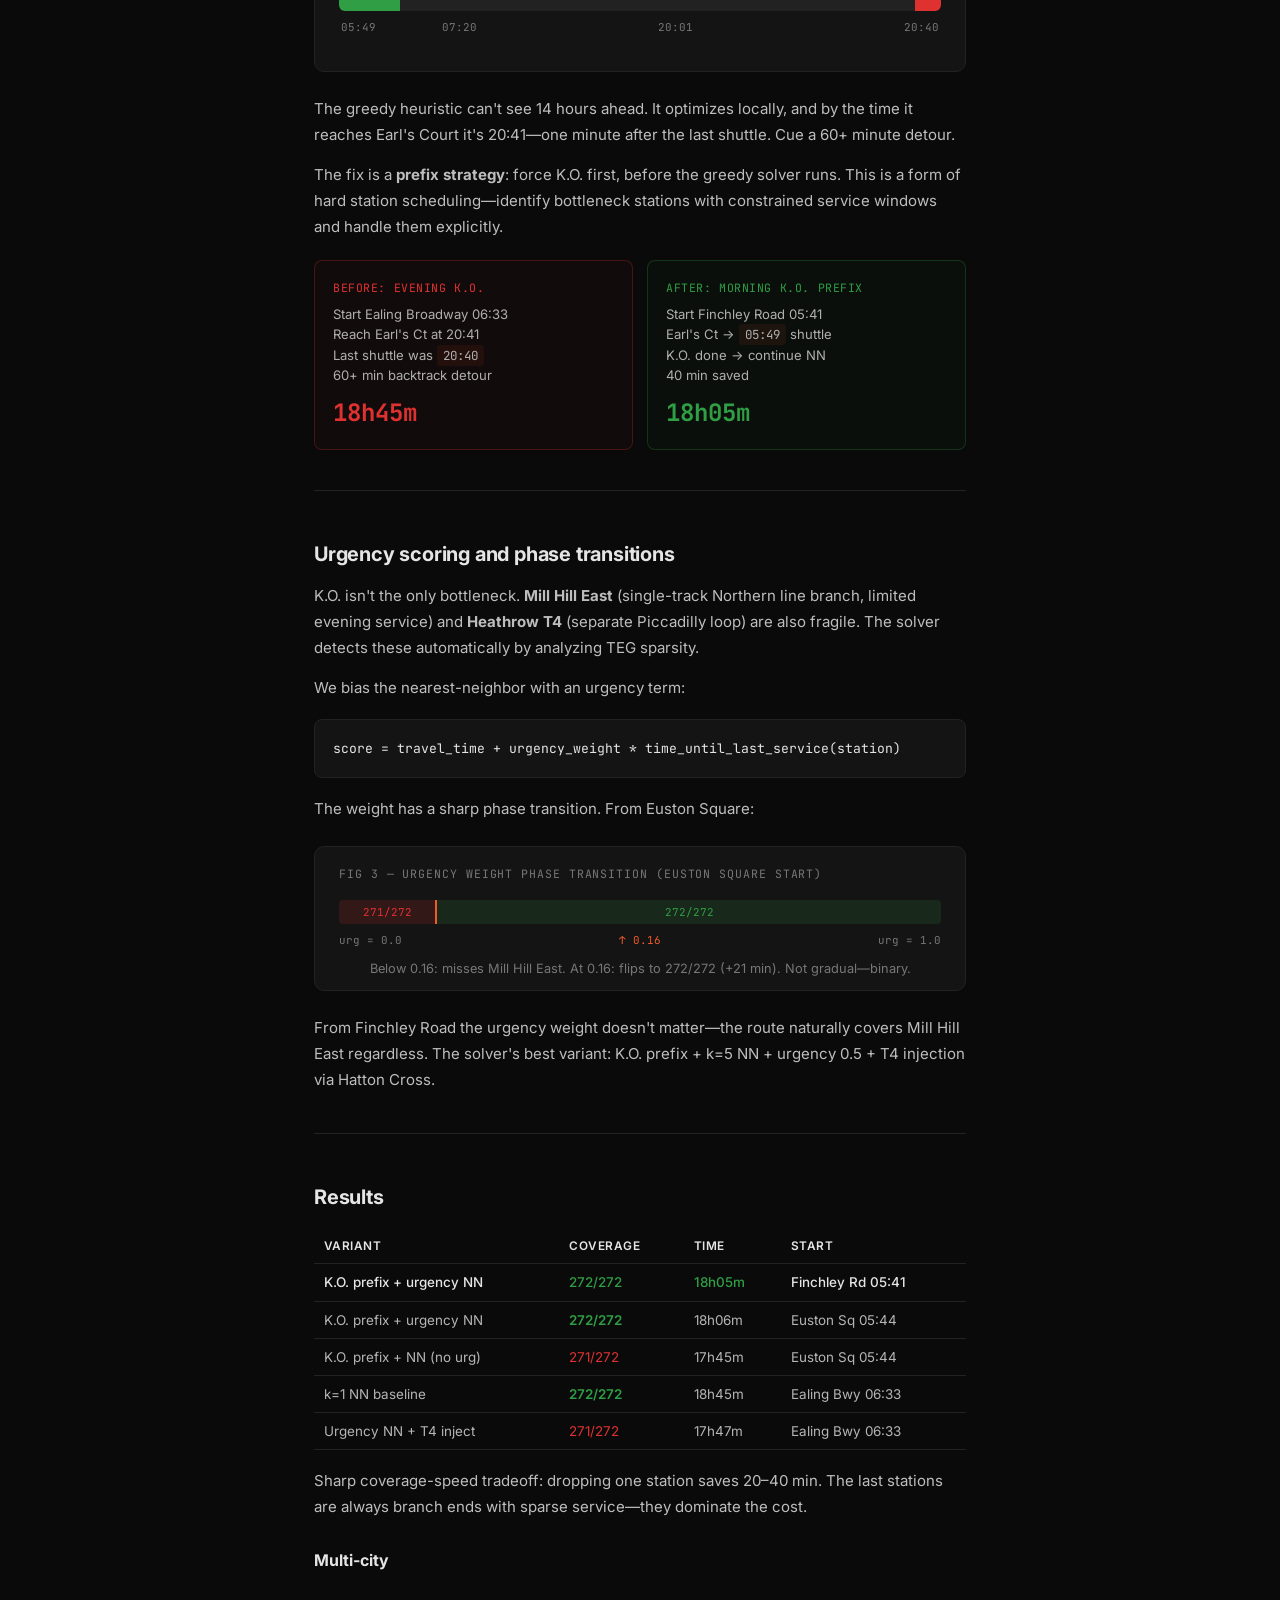
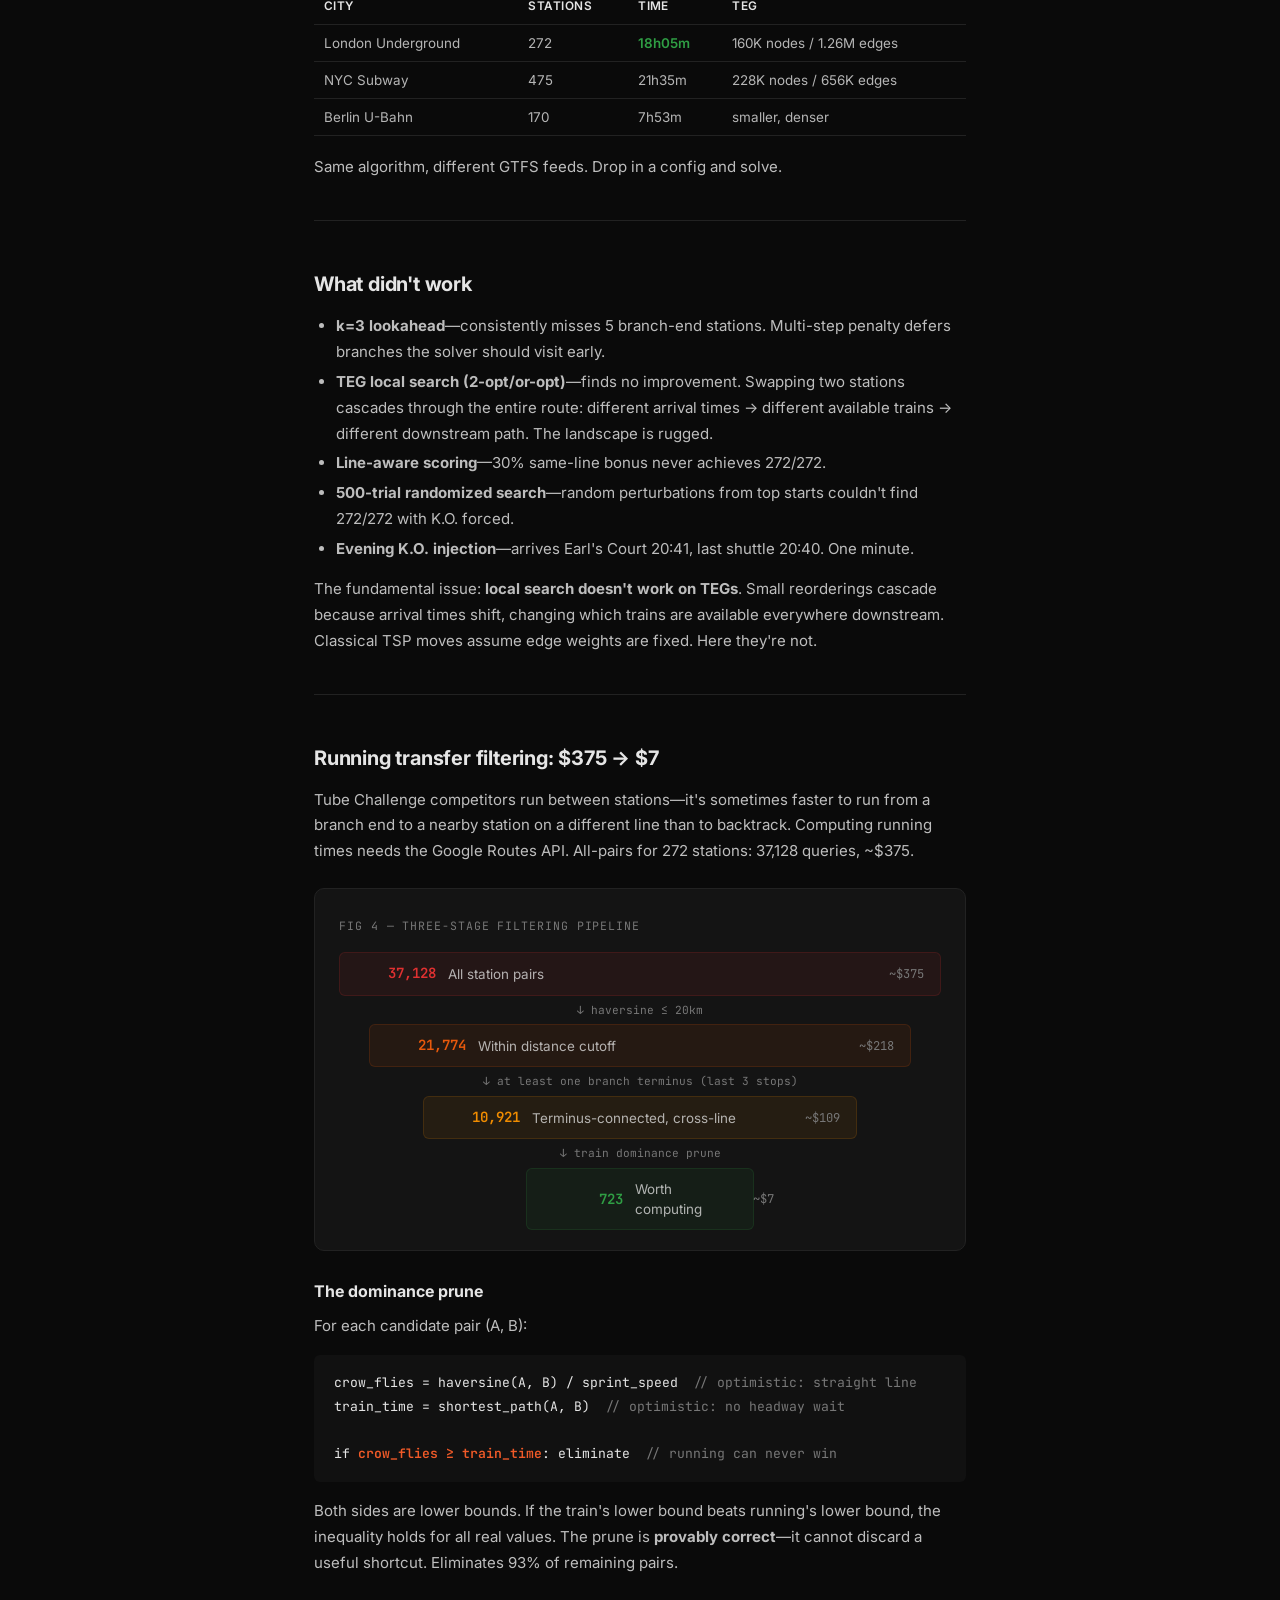
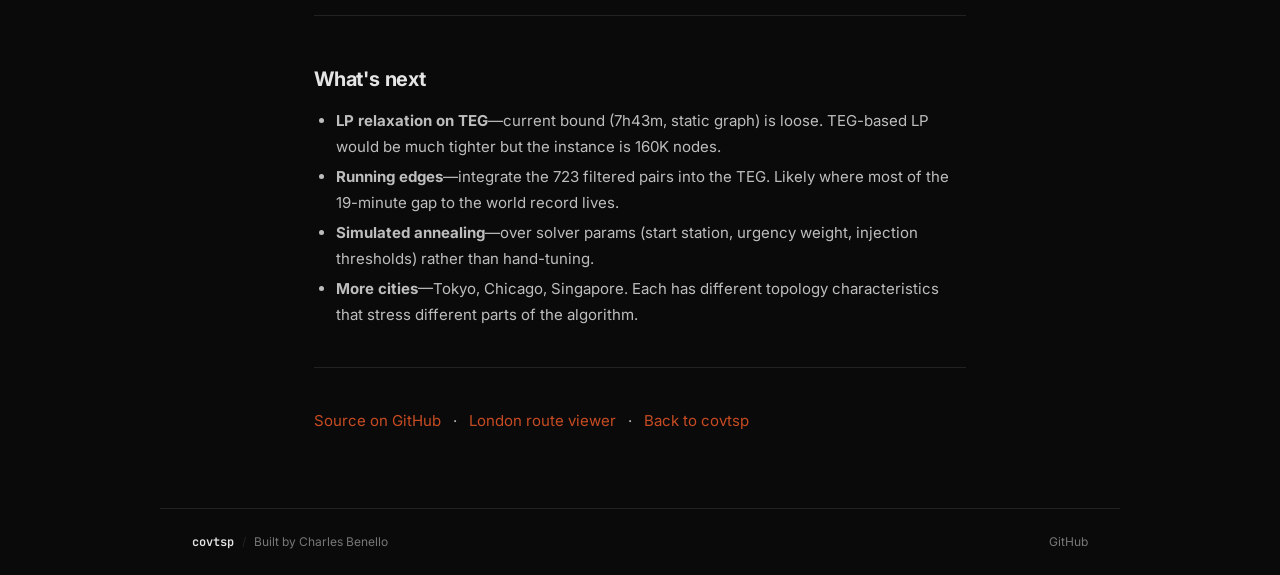
==== commit 0505619e: "Rewrite blog post: tighter, more technical, better diagrams - New title: "19 Minutes from the World " ====
--- a/web/blog.html
+++ b/web/blog.html
@@ -3,314 +3,155 @@
 <head>
     <meta charset="UTF-8">
     <meta name="viewport" content="width=device-width, initial-scale=1.0">
-    <title>Optimizing the Tube Challenge Solver — covtsp</title>
-    <meta name="description" content="How we went from 18h45m to 18h05m solving the London Tube Challenge: the K.O. prefix breakthrough, urgency scoring, and a 98% API cost reduction for running transfers.">
+    <title>19 Minutes from the World Record — covtsp</title>
+    <meta name="description" content="How a greedy heuristic on a 160K-node time-expanded graph gets within 19 minutes of the Guinness World Record for visiting all 272 London Underground stations.">
     <link rel="preconnect" href="https://fonts.googleapis.com">
     <link rel="preconnect" href="https://fonts.gstatic.com" crossorigin>
     <link href="https://fonts.googleapis.com/css2?family=Inter:wght@400;500;600;700&family=JetBrains+Mono:wght@400;500;600&display=swap" rel="stylesheet">
     <link rel="stylesheet" href="style.css">
     <style>
-        .blog-container {
-            max-width: 720px;
-            margin: 0 auto;
-            padding: 80px 24px 60px;
-        }
-        .blog-back {
-            display: inline-flex;
-            align-items: center;
-            gap: 6px;
-            color: var(--text-secondary);
-            text-decoration: none;
-            font-size: 0.9rem;
-            margin-bottom: 32px;
-        }
+        .blog { max-width: 700px; margin: 0 auto; padding: 80px 24px 60px; }
+        .blog-back { display: inline-flex; align-items: center; gap: 6px; color: var(--muted); text-decoration: none; font-size: 0.88rem; margin-bottom: 32px; }
         .blog-back:hover { color: var(--accent); }
-        .blog-date {
-            color: var(--text-secondary);
-            font-size: 0.85rem;
-            font-family: 'JetBrains Mono', monospace;
-            margin-bottom: 8px;
-        }
-        .blog-container h1 {
-            font-size: 2rem;
-            line-height: 1.2;
-            margin-bottom: 16px;
-            color: var(--text);
-        }
-        .blog-subtitle {
-            font-size: 1.1rem;
-            color: var(--text-secondary);
-            margin-bottom: 40px;
-            line-height: 1.5;
-        }
-        .blog-container h2 {
-            font-size: 1.4rem;
-            margin-top: 48px;
-            margin-bottom: 16px;
-            color: var(--text);
-        }
-        .blog-container h3 {
-            font-size: 1.1rem;
-            margin-top: 32px;
-            margin-bottom: 12px;
-            color: var(--text);
-        }
-        .blog-container p {
-            color: var(--text-secondary);
-            line-height: 1.7;
-            margin-bottom: 16px;
-        }
-        .blog-container strong { color: var(--text); }
-        .blog-container code {
-            font-family: 'JetBrains Mono', monospace;
-            background: var(--card-bg);
-            padding: 2px 6px;
-            border-radius: 4px;
-            font-size: 0.88em;
-        }
-        .blog-container pre {
-            background: var(--card-bg);
-            border: 1px solid var(--border);
-            border-radius: 8px;
-            padding: 20px;
-            overflow-x: auto;
-            margin: 20px 0;
-        }
-        .blog-container pre code {
-            background: none;
-            padding: 0;
-            font-size: 0.85rem;
-            line-height: 1.6;
-        }
-        .blog-container ul, .blog-container ol {
-            color: var(--text-secondary);
-            line-height: 1.7;
-            margin-bottom: 16px;
-            padding-left: 24px;
-        }
-        .blog-container li { margin-bottom: 6px; }
-        .blog-container blockquote {
-            border-left: 3px solid var(--accent);
-            padding-left: 16px;
-            margin: 20px 0;
-            color: var(--text-secondary);
-            font-style: italic;
-        }
-
-        /* Diagram containers */
-        .diagram {
-            background: var(--card-bg);
-            border: 1px solid var(--border);
-            border-radius: 12px;
-            padding: 32px 24px;
-            margin: 28px 0;
-        }
-        .diagram-title {
-            font-family: 'JetBrains Mono', monospace;
-            font-size: 0.8rem;
-            color: var(--text-secondary);
-            text-transform: uppercase;
-            letter-spacing: 0.05em;
-            margin-bottom: 20px;
-        }
-
-        /* Funnel diagram */
-        .funnel { display: flex; flex-direction: column; gap: 8px; align-items: center; }
-        .funnel-step {
-            display: flex;
-            align-items: center;
-            gap: 12px;
-            padding: 12px 20px;
-            border-radius: 8px;
-            font-size: 0.95rem;
-            transition: transform 0.2s;
-        }
-        .funnel-step:hover { transform: translateX(4px); }
-        .funnel-count {
-            font-family: 'JetBrains Mono', monospace;
-            font-weight: 600;
-            min-width: 60px;
-        }
-        .funnel-label { color: var(--text-secondary); }
-        .funnel-cost {
-            font-family: 'JetBrains Mono', monospace;
-            font-size: 0.8rem;
-            margin-left: auto;
-            opacity: 0.7;
-        }
-        .funnel-step.s1 { background: rgba(224, 49, 49, 0.1); border: 1px solid rgba(224, 49, 49, 0.2); width: 100%; }
-        .funnel-step.s1 .funnel-count { color: #e03131; }
-        .funnel-step.s2 { background: rgba(232, 89, 12, 0.1); border: 1px solid rgba(232, 89, 12, 0.2); width: 85%; }
-        .funnel-step.s2 .funnel-count { color: #e8590c; }
-        .funnel-step.s3 { background: rgba(240, 140, 0, 0.1); border: 1px solid rgba(240, 140, 0, 0.2); width: 65%; }
-        .funnel-step.s3 .funnel-count { color: #f08c00; }
-        .funnel-step.s4 { background: rgba(47, 158, 68, 0.1); border: 1px solid rgba(47, 158, 68, 0.2); width: 30%; }
-        .funnel-step.s4 .funnel-count { color: #2f9e44; }
-        .funnel-arrow {
-            color: var(--text-secondary);
-            font-size: 0.8rem;
-            font-family: 'JetBrains Mono', monospace;
-        }
-
-        /* Timeline diagram */
-        .timeline-diagram { position: relative; }
-        .timeline-bar {
-            display: flex;
-            height: 36px;
-            border-radius: 6px;
-            overflow: hidden;
-            margin: 12px 0;
-        }
-        .timeline-segment {
-            display: flex;
-            align-items: center;
-            justify-content: center;
-            font-size: 0.75rem;
-            font-family: 'JetBrains Mono', monospace;
-            color: white;
-            font-weight: 500;
-        }
-        .timeline-segment.morning { background: #2f9e44; flex: 2.5; }
-        .timeline-segment.gap { background: var(--border); flex: 13; color: var(--text-secondary); }
-        .timeline-segment.evening { background: #e03131; flex: 1; }
-        .timeline-times {
-            display: flex;
-            justify-content: space-between;
-            font-size: 0.75rem;
-            font-family: 'JetBrains Mono', monospace;
-            color: var(--text-secondary);
-        }
-
-        /* Comparison boxes */
-        .compare-grid { display: grid; grid-template-columns: 1fr 1fr; gap: 16px; margin: 20px 0; }
-        .compare-box {
-            padding: 20px;
-            border-radius: 8px;
-            border: 1px solid var(--border);
-        }
-        .compare-box.bad {
-            border-color: rgba(224, 49, 49, 0.3);
-            background: rgba(224, 49, 49, 0.05);
-        }
-        .compare-box.good {
-            border-color: rgba(47, 158, 68, 0.3);
-            background: rgba(47, 158, 68, 0.05);
-        }
-        .compare-box h4 {
-            font-size: 0.85rem;
-            margin-bottom: 8px;
-        }
-        .compare-box.bad h4 { color: #e03131; }
-        .compare-box.good h4 { color: #2f9e44; }
-        .compare-box p {
-            font-size: 0.85rem;
-            margin-bottom: 0;
-        }
-        .compare-box .time {
-            font-family: 'JetBrains Mono', monospace;
-            font-size: 1.4rem;
-            font-weight: 600;
-            margin-top: 8px;
-        }
-        .compare-box.bad .time { color: #e03131; }
-        .compare-box.good .time { color: #2f9e44; }
-
-        /* TEG diagram */
-        .teg-grid {
-            display: grid;
-            grid-template-columns: auto 1fr;
-            gap: 0;
-            align-items: start;
-        }
-        .teg-station-label {
-            font-family: 'JetBrains Mono', monospace;
-            font-size: 0.85rem;
-            padding: 16px 16px 16px 0;
-            color: var(--text-secondary);
-            border-right: 2px solid var(--border);
-        }
-        .teg-row {
-            display: flex;
-            align-items: center;
-            gap: 24px;
-            padding: 12px 0 12px 20px;
-            position: relative;
-        }
-        .teg-node {
-            width: 32px;
-            height: 32px;
-            border-radius: 50%;
-            display: flex;
-            align-items: center;
-            justify-content: center;
-            font-family: 'JetBrains Mono', monospace;
-            font-size: 0.65rem;
-            font-weight: 500;
-            position: relative;
-        }
-        .teg-node.blue { background: #d0ebff; border: 2px solid #1971c2; color: #1971c2; }
-        .teg-node.orange { background: #ffe8cc; border: 2px solid #e8590c; color: #e8590c; }
-        .teg-node.green { background: #b2f2bb; border: 2px solid #2f9e44; color: #2f9e44; }
-        .teg-connector {
-            width: 40px;
-            height: 2px;
-            background: var(--border);
-            position: relative;
-        }
-        .teg-connector::after {
-            content: '';
-            position: absolute;
-            right: -4px;
-            top: -3px;
-            width: 0;
-            height: 0;
-            border-left: 6px solid var(--border);
-            border-top: 4px solid transparent;
-            border-bottom: 4px solid transparent;
-        }
+        .blog-date { color: var(--muted); font-size: 0.82rem; font-family: 'JetBrains Mono', monospace; margin-bottom: 8px; }
+        .blog h1 { font-size: 1.9rem; line-height: 1.2; margin-bottom: 16px; color: var(--text); letter-spacing: -0.02em; }
+        .blog-lead { font-size: 1.05rem; color: var(--muted); margin-bottom: 40px; line-height: 1.6; }
+        .blog h2 { font-size: 1.25rem; margin-top: 48px; margin-bottom: 14px; color: var(--text); letter-spacing: -0.01em; }
+        .blog h3 { font-size: 1rem; margin-top: 28px; margin-bottom: 10px; color: var(--text); }
+        .blog p { color: var(--text); opacity: 0.82; line-height: 1.72; margin-bottom: 14px; font-size: 0.94rem; }
+        .blog strong { color: var(--text); opacity: 1; }
+        .blog a { color: var(--accent); text-decoration: none; }
+        .blog a:hover { text-decoration: underline; }
+        .blog code { font-family: 'JetBrains Mono', monospace; background: var(--code-bg); padding: 2px 6px; border-radius: 3px; font-size: 0.84em; }
+        .blog pre { background: var(--card-bg); border: 1px solid var(--border); border-radius: 8px; padding: 18px; overflow-x: auto; margin: 18px 0; }
+        .blog pre code { background: none; padding: 0; font-size: 0.82rem; line-height: 1.65; }
+        .blog ul, .blog ol { color: var(--text); opacity: 0.82; line-height: 1.72; margin-bottom: 14px; padding-left: 22px; font-size: 0.94rem; }
+        .blog li { margin-bottom: 4px; }
+        .blog blockquote { border-left: 3px solid var(--accent); padding-left: 16px; margin: 18px 0; font-style: italic; font-size: 0.92rem; }
+        .blog blockquote p { opacity: 0.7; }
+        .blog hr { border: none; border-top: 1px solid var(--border); margin: 40px 0; }
+
+        /* ── Diagrams ── */
+        .fig { background: var(--card-bg); border: 1px solid var(--border); border-radius: 10px; padding: 28px 24px 20px; margin: 24px 0; }
+        .fig-label { font-family: 'JetBrains Mono', monospace; font-size: 0.72rem; color: var(--muted); text-transform: uppercase; letter-spacing: 0.08em; margin-bottom: 18px; }
+        .fig-caption { font-size: 0.8rem; color: var(--muted); margin-top: 14px; line-height: 1.5; text-align: center; }
+
+        /* TEG diagram — proper graph visualization */
+        .teg { position: relative; height: 340px; }
+        .teg-axis { position: absolute; left: 0; top: 0; bottom: 40px; width: 90px; }
+        .teg-station-name {
+            position: absolute; left: 0; font-family: 'JetBrains Mono', monospace;
+            font-size: 0.78rem; font-weight: 500; text-align: right; width: 80px;
+        }
+        .teg-graph { position: absolute; left: 100px; top: 0; right: 0; bottom: 0; }
+        .teg-time-axis {
+            position: absolute; bottom: 0; left: 0; right: 0; height: 30px;
+            display: flex; justify-content: space-between; padding: 0 10px;
+            font-family: 'JetBrains Mono', monospace; font-size: 0.7rem; color: var(--muted);
+        }
+        .teg-svg { width: 100%; height: calc(100% - 30px); }
+        .teg-svg line.wait { stroke: var(--border); stroke-width: 1.5; stroke-dasharray: 4 3; }
+        .teg-svg line.train { stroke: var(--accent); stroke-width: 2; }
+        .teg-svg line.walk { stroke: #9c36b5; stroke-width: 1.5; stroke-dasharray: 2 2; }
+        .teg-svg line.grid { stroke: var(--border); stroke-width: 0.5; opacity: 0.3; }
+        .teg-svg circle.node { stroke-width: 2; }
+        .teg-svg circle.a { fill: #d0ebff; stroke: #1971c2; }
+        .teg-svg circle.b { fill: #ffe8cc; stroke: #e8590c; }
+        .teg-svg circle.c { fill: #b2f2bb; stroke: #2f9e44; }
+        .teg-svg text { font-family: 'JetBrains Mono', monospace; font-size: 8px; fill: var(--muted); }
+        .teg-svg .edge-label { font-size: 7.5px; fill: var(--muted); }
+        .teg-svg marker { fill: var(--accent); }
+        .teg-legend {
+            position: absolute; top: 8px; right: 8px;
+            display: flex; flex-direction: column; gap: 5px;
+            font-family: 'JetBrains Mono', monospace; font-size: 0.68rem; color: var(--muted);
+        }
+        .teg-legend-item { display: flex; align-items: center; gap: 6px; }
+        .teg-legend-line { width: 20px; height: 2px; }
+
+        /* K.O. timeline */
+        .ko-timeline { margin-bottom: 16px; }
+        .ko-bar { display: flex; height: 32px; border-radius: 6px; overflow: hidden; margin: 8px 0; }
+        .ko-seg {
+            display: flex; align-items: center; justify-content: center;
+            font-family: 'JetBrains Mono', monospace; font-size: 0.72rem; font-weight: 500;
+        }
+        .ko-seg.am { background: #2f9e44; color: white; flex: 1.5; }
+        .ko-seg.gap { background: var(--border); color: var(--muted); flex: 12.7; font-size: 0.68rem; }
+        .ko-seg.pm { background: #e03131; color: white; flex: 0.65; }
+        .ko-times {
+            display: flex; font-family: 'JetBrains Mono', monospace;
+            font-size: 0.68rem; color: var(--muted); padding: 0 2px;
+        }
+        .ko-times span:nth-child(2) { margin-left: 11%; }
+        .ko-times span:nth-child(3) { margin-left: auto; margin-right: 5%; }
+        .ko-times span:nth-child(4) { margin-left: auto; }
+
+        /* Before/after comparison */
+        .cmp { display: grid; grid-template-columns: 1fr 1fr; gap: 14px; margin: 20px 0; }
+        .cmp-box { padding: 18px; border-radius: 8px; border: 1px solid var(--border); }
+        .cmp-box.old { border-color: rgba(224, 49, 49, 0.25); background: rgba(224, 49, 49, 0.04); }
+        .cmp-box.new { border-color: rgba(47, 158, 68, 0.25); background: rgba(47, 158, 68, 0.04); }
+        .cmp-label { font-family: 'JetBrains Mono', monospace; font-size: 0.72rem; text-transform: uppercase; letter-spacing: 0.05em; margin-bottom: 8px; }
+        .cmp-box.old .cmp-label { color: #e03131; }
+        .cmp-box.new .cmp-label { color: #2f9e44; }
+        .cmp-body { font-size: 0.82rem; color: var(--text); opacity: 0.75; line-height: 1.55; }
+        .cmp-body code { font-size: 0.78rem; }
+        .cmp-time { font-family: 'JetBrains Mono', monospace; font-size: 1.5rem; font-weight: 700; margin-top: 10px; }
+        .cmp-box.old .cmp-time { color: #e03131; }
+        .cmp-box.new .cmp-time { color: #2f9e44; }
+
+        /* Filtering funnel */
+        .funnel { display: flex; flex-direction: column; align-items: center; gap: 6px; }
+        .funnel-row {
+            display: grid; grid-template-columns: 80px 1fr 60px; gap: 12px; align-items: center;
+            padding: 10px 16px; border-radius: 6px; font-size: 0.88rem; width: 100%;
+        }
+        .funnel-n { font-family: 'JetBrains Mono', monospace; font-weight: 600; text-align: right; }
+        .funnel-desc { color: var(--text); opacity: 0.75; font-size: 0.84rem; }
+        .funnel-cost { font-family: 'JetBrains Mono', monospace; font-size: 0.76rem; color: var(--muted); text-align: right; }
+        .funnel-row.f0 { background: rgba(224, 49, 49, 0.08); border: 1px solid rgba(224, 49, 49, 0.15); }
+        .funnel-row.f0 .funnel-n { color: #e03131; }
+        .funnel-row.f1 { background: rgba(232, 89, 12, 0.08); border: 1px solid rgba(232, 89, 12, 0.15); width: 90%; }
+        .funnel-row.f1 .funnel-n { color: #e8590c; }
+        .funnel-row.f2 { background: rgba(240, 140, 0, 0.08); border: 1px solid rgba(240, 140, 0, 0.15); width: 72%; }
+        .funnel-row.f2 .funnel-n { color: #f08c00; }
+        .funnel-row.f3 { background: rgba(47, 158, 68, 0.08); border: 1px solid rgba(47, 158, 68, 0.15); width: 38%; }
+        .funnel-row.f3 .funnel-n { color: #2f9e44; }
+        .funnel-arrow { font-family: 'JetBrains Mono', monospace; font-size: 0.7rem; color: var(--muted); }
+
+        /* Dominance prune box */
+        .prune-box {
+            background: var(--bg-alt); border-radius: 6px; padding: 16px 20px;
+            font-family: 'JetBrains Mono', monospace; font-size: 0.82rem;
+            line-height: 1.8; color: var(--text); margin: 16px 0;
+        }
+        .prune-box .cm { color: var(--muted); }
+        .prune-box .hl { color: var(--accent); font-weight: 600; }
 
         /* Results table */
-        .results-table {
-            width: 100%;
-            border-collapse: collapse;
-            margin: 20px 0;
-            font-size: 0.9rem;
-        }
-        .results-table th, .results-table td {
-            padding: 10px 12px;
-            text-align: left;
-            border-bottom: 1px solid var(--border);
-        }
-        .results-table th {
-            font-weight: 600;
-            color: var(--text);
-            font-size: 0.8rem;
-            text-transform: uppercase;
-            letter-spacing: 0.05em;
-        }
-        .results-table td { color: var(--text-secondary); }
-        .results-table .accent { color: var(--accent); font-weight: 600; }
-        .results-table .best { color: #2f9e44; font-weight: 600; }
-        .results-table .miss { color: #e03131; }
-
-        /* Dominance prune diagram */
-        .prune-diagram {
-            text-align: center;
-            padding: 16px 0;
-        }
-        .prune-eq {
-            font-family: 'JetBrains Mono', monospace;
-            font-size: 0.9rem;
-            line-height: 2;
-            color: var(--text);
-        }
-        .prune-eq .comment { color: var(--text-secondary); font-size: 0.8rem; }
-        .prune-eq .highlight { color: var(--accent); font-weight: 600; }
+        .rtable { width: 100%; border-collapse: collapse; margin: 18px 0; font-size: 0.84rem; }
+        .rtable th, .rtable td { padding: 8px 10px; text-align: left; border-bottom: 1px solid var(--border); }
+        .rtable th { font-weight: 600; font-size: 0.74rem; text-transform: uppercase; letter-spacing: 0.04em; color: var(--text); }
+        .rtable td { color: var(--text); opacity: 0.78; }
+        .rtable .ok { color: #2f9e44; opacity: 1; font-weight: 600; }
+        .rtable .miss { color: #e03131; opacity: 1; }
+        .rtable .best td { opacity: 1; font-weight: 500; }
+
+        /* Phase transition mini-diagram */
+        .phase-bar { display: flex; height: 24px; border-radius: 4px; overflow: hidden; margin: 12px 0 8px; }
+        .phase-bar .off { background: rgba(224, 49, 49, 0.15); flex: 16; display: flex; align-items: center; justify-content: center; font-size: 0.68rem; font-family: 'JetBrains Mono', monospace; color: #e03131; }
+        .phase-bar .on { background: rgba(47, 158, 68, 0.15); flex: 84; display: flex; align-items: center; justify-content: center; font-size: 0.68rem; font-family: 'JetBrains Mono', monospace; color: #2f9e44; }
+        .phase-bar .boundary { width: 2px; background: var(--accent); }
 
         @media (max-width: 600px) {
-            .blog-container { padding: 70px 16px 40px; }
-            .blog-container h1 { font-size: 1.5rem; }
-            .compare-grid { grid-template-columns: 1fr; }
+            .blog { padding: 70px 16px 40px; }
+            .blog h1 { font-size: 1.45rem; }
+            .cmp { grid-template-columns: 1fr; }
+            .teg { height: 280px; }
+            .teg-axis { width: 70px; }
+            .teg-graph { left: 78px; }
+            .teg-station-name { width: 64px; font-size: 0.7rem; }
         }
     </style>
 </head>
@@ -326,318 +167,355 @@
         </div>
     </nav>
 
-    <article class="blog-container">
-        <a href="index.html" class="blog-back">&larr; Back</a>
-
+    <article class="blog">
+        <a href="index.html" class="blog-back">&larr; covtsp</a>
         <div class="blog-date">2026-03-27</div>
-        <h1>18h45m &rarr; 18h05m: Optimizing the Tube Challenge Solver</h1>
-        <p class="blog-subtitle">
-            The London Tube Challenge asks you to visit all 272 Underground stations as fast as possible.
-            The current Guinness World Record is 17h46m. Our automated solver does it in 18h05m.
-            Here's how we shaved 40 minutes off the initial solution.
-        </p>
-
-        <!-- ============================================ -->
-        <h2>The problem</h2>
-        <p>
-            The solver builds a <strong>time-expanded graph</strong> (TEG) from TfL's GTFS timetable data.
-            Every node is a (station, departure_time) pair. Edges are train legs, waiting arcs, and
-            walking transfers. For London on a weekday, this gives us 160K nodes and 1.26M edges.
-        </p>
-
-        <div class="diagram">
-            <div class="diagram-title">Time-Expanded Graph</div>
-            <div class="teg-grid">
-                <div class="teg-station-label">Station A</div>
-                <div class="teg-row">
-                    <div class="teg-node blue">8:00</div>
-                    <div class="teg-connector"></div>
-                    <div class="teg-node blue">8:05</div>
-                    <div class="teg-connector"></div>
-                    <div class="teg-node blue">8:12</div>
-                </div>
-                <div class="teg-station-label">Station B</div>
-                <div class="teg-row">
-                    <div class="teg-node orange">8:03</div>
-                    <div class="teg-connector"></div>
-                    <div class="teg-node orange">8:08</div>
-                    <div class="teg-connector"></div>
-                    <div class="teg-node orange">8:15</div>
-                </div>
-                <div class="teg-station-label">Station C</div>
-                <div class="teg-row">
-                    <div class="teg-node green">8:11</div>
-                    <div class="teg-connector"></div>
-                    <div class="teg-node green">8:20</div>
-                    <div class="teg-connector"></div>
-                    <div class="teg-node green">8:28</div>
-                </div>
-            </div>
-            <p style="margin-top:16px; font-size: 0.82rem; text-align: center;">
-                Horizontal arrows = wait arcs (stay at station). Diagonal edges (not shown) = train legs and walking transfers between stations.
-                <br>The solver finds the shortest path that touches at least one node per required station.
-            </p>
-        </div>
-
-        <p>
-            The task is a <strong>Covering TSP</strong>: visit at least one node per required station, minimizing
-            total elapsed time. No return to start. NP-hard in general. We use a greedy heuristic
-            (nearest-unvisited in time-space) and compute an LP relaxation lower bound to prove solution quality.
-        </p>
-        <p>
-            The baseline solver&mdash;k=1 nearest-neighbor from Ealing Broadway at 06:33&mdash;produced a valid 272/272 route
-            in <strong>18h45m</strong>. Not bad. But the Guinness record is 17h46m, and we knew there was room to improve.
-        </p>
-
-        <!-- ============================================ -->
+        <h1>19 Minutes from the World Record with a Greedy Heuristic</h1>
+        <p class="blog-lead">
+            The Guinness record for visiting all 272 London Underground stations is 17h46m.
+            An automated solver on public timetable data does it in 18h05m.
+            This is how we got there&mdash;and where the remaining gap lives.
+        </p>
+
+        <hr>
+
+        <!-- ==================== TEG ==================== -->
+        <h2>Covering TSP on a time-expanded graph</h2>
+        <p>
+            The Tube Challenge isn't standard TSP. It's harder in three ways:
+            <strong>no return to start</strong>, <strong>time-dependent edges</strong> (you can only board when a train departs),
+            and <strong>covering variant</strong> (visit at least one node per station, not every node). This is a
+            Covering TSP on a time-expanded graph. NP-hard in general.
+        </p>
+        <p>
+            In a static graph, the edge A&rarr;B costs 3 minutes regardless of when you arrive.
+            In reality, arriving at 8:07 with the next train at 8:12 means waiting 5 minutes&mdash;real cost is 8 minutes.
+            A TEG makes this explicit: every node is a <strong>(station, departure_time)</strong> pair.
+        </p>
+
+        <div class="fig">
+            <div class="fig-label">Fig 1 &mdash; Time-expanded graph structure</div>
+            <div class="teg">
+                <div class="teg-axis">
+                    <div class="teg-station-name" style="top: 30px; color: #1971c2;">Baker St</div>
+                    <div class="teg-station-name" style="top: 125px; color: #e8590c;">Bond St</div>
+                    <div class="teg-station-name" style="top: 220px; color: #2f9e44;">Oxford Cir</div>
+                </div>
+                <div class="teg-graph">
+                    <svg class="teg-svg" viewBox="0 0 500 270">
+                        <defs>
+                            <marker id="arr" markerWidth="6" markerHeight="4" refX="5" refY="2" orient="auto">
+                                <polygon points="0 0, 6 2, 0 4" fill="var(--accent)" opacity="0.6"/>
+                            </marker>
+                            <marker id="arr-gray" markerWidth="6" markerHeight="4" refX="5" refY="2" orient="auto">
+                                <polygon points="0 0, 6 2, 0 4" fill="var(--muted)" opacity="0.4"/>
+                            </marker>
+                            <marker id="arr-purple" markerWidth="6" markerHeight="4" refX="5" refY="2" orient="auto">
+                                <polygon points="0 0, 6 2, 0 4" fill="#9c36b5" opacity="0.6"/>
+                            </marker>
+                        </defs>
+                        <!-- Grid lines -->
+                        <line class="grid" x1="60" y1="0" x2="60" y2="250"/>
+                        <line class="grid" x1="160" y1="0" x2="160" y2="250"/>
+                        <line class="grid" x1="260" y1="0" x2="260" y2="250"/>
+                        <line class="grid" x1="360" y1="0" x2="360" y2="250"/>
+                        <line class="grid" x1="450" y1="0" x2="450" y2="250"/>
+
+                        <!-- Row backgrounds -->
+                        <rect x="0" y="5" width="500" height="75" fill="#1971c2" opacity="0.03" rx="4"/>
+                        <rect x="0" y="95" width="500" height="75" fill="#e8590c" opacity="0.03" rx="4"/>
+                        <rect x="0" y="185" width="500" height="75" fill="#2f9e44" opacity="0.03" rx="4"/>
+
+                        <!-- Wait arcs (horizontal dashed) -->
+                        <line class="wait" x1="72" y1="42" x2="148" y2="42" marker-end="url(#arr-gray)"/>
+                        <line class="wait" x1="172" y1="42" x2="248" y2="42" marker-end="url(#arr-gray)"/>
+                        <line class="wait" x1="272" y1="42" x2="348" y2="42" marker-end="url(#arr-gray)"/>
+                        <line class="wait" x1="372" y1="42" x2="438" y2="42" marker-end="url(#arr-gray)"/>
+
+                        <line class="wait" x1="172" y1="132" x2="248" y2="132" marker-end="url(#arr-gray)"/>
+                        <line class="wait" x1="272" y1="132" x2="348" y2="132" marker-end="url(#arr-gray)"/>
+                        <line class="wait" x1="372" y1="132" x2="438" y2="132" marker-end="url(#arr-gray)"/>
+
+                        <line class="wait" x1="272" y1="222" x2="348" y2="222" marker-end="url(#arr-gray)"/>
+                        <line class="wait" x1="372" y1="222" x2="438" y2="222" marker-end="url(#arr-gray)"/>
+
+                        <!-- Train legs (diagonal solid) Baker→Bond -->
+                        <line class="train" x1="68" y1="50" x2="152" y2="124" marker-end="url(#arr)"/>
+                        <line class="train" x1="268" y1="50" x2="352" y2="124" marker-end="url(#arr)"/>
+
+                        <!-- Train legs Bond→Oxford -->
+                        <line class="train" x1="168" y1="140" x2="252" y2="214" marker-end="url(#arr)"/>
+                        <line class="train" x1="368" y1="140" x2="442" y2="214" marker-end="url(#arr)"/>
+
+                        <!-- Walking transfer Baker→Oxford (long diagonal, purple) -->
+                        <line class="walk" x1="168" y1="50" x2="348" y2="214" marker-end="url(#arr-purple)"/>
+
+                        <!-- Edge labels -->
+                        <text class="edge-label" x="95" y="95" transform="rotate(40 95 95)">train 3m</text>
+                        <text class="edge-label" x="200" y="185" transform="rotate(40 200 185)">train 2m</text>
+                        <text class="edge-label" x="230" y="110" transform="rotate(42 230 110)" fill="#9c36b5">walk 12m</text>
+                        <text class="edge-label" x="100" y="33">wait</text>
+                        <text class="edge-label" x="200" y="33">wait</text>
+
+                        <!-- Nodes — Baker St (row 1) -->
+                        <circle class="node a" cx="60" cy="42" r="9"/>
+                        <circle class="node a" cx="160" cy="42" r="9"/>
+                        <circle class="node a" cx="260" cy="42" r="9"/>
+                        <circle class="node a" cx="360" cy="42" r="9"/>
+                        <circle class="node a" cx="450" cy="42" r="9"/>
+
+                        <!-- Nodes — Bond St (row 2) -->
+                        <circle class="node b" cx="160" cy="132" r="9"/>
+                        <circle class="node b" cx="260" cy="132" r="9"/>
+                        <circle class="node b" cx="360" cy="132" r="9"/>
+                        <circle class="node b" cx="450" cy="132" r="9"/>
+
+                        <!-- Nodes — Oxford Circus (row 3) -->
+                        <circle class="node c" cx="260" cy="222" r="9"/>
+                        <circle class="node c" cx="360" cy="222" r="9"/>
+                        <circle class="node c" cx="450" cy="222" r="9"/>
+                    </svg>
+                    <div class="teg-time-axis">
+                        <span>8:00</span><span>8:05</span><span>8:10</span><span>8:15</span><span>8:20</span>
+                    </div>
+                </div>
+                <div class="teg-legend">
+                    <div class="teg-legend-item"><div class="teg-legend-line" style="background: var(--accent);"></div>train leg</div>
+                    <div class="teg-legend-item"><div class="teg-legend-line" style="background: var(--border); border-top: 1.5px dashed var(--muted);"></div>wait arc</div>
+                    <div class="teg-legend-item"><div class="teg-legend-line" style="background: #9c36b5;"></div>walking</div>
+                </div>
+            </div>
+            <div class="fig-caption">
+                Each circle is a (station, time) node. Train legs go diagonally down-right (time advances, station changes).
+                Wait arcs go horizontally (time advances, same station). Walking transfers skip stations.
+                London TEG: 160K nodes, 1.26M edges from 272 stations.
+            </div>
+        </div>
+
+        <p>
+            The solver finds the minimum-time path that touches at least one node per required station.
+            We use Dijkstra with early termination (~0.02s per step) on this graph.
+        </p>
+
+        <hr>
+
+        <!-- ==================== K.O. ==================== -->
         <h2>The Kensington Olympia breakthrough</h2>
         <p>
-            The single biggest optimization came from one station: <strong>Kensington Olympia</strong>.
-        </p>
-        <p>
-            K.O. is served by a shuttle from Earl's Court, and it only runs <strong>9 times per day</strong>:
-            5 morning shuttles (05:49&ndash;07:20) and 4 evening shuttles (20:01&ndash;20:40). That's it.
-            A 13-hour dead zone in the middle of the day with zero service.
-        </p>
-
-        <div class="diagram">
-            <div class="diagram-title">Kensington Olympia service window</div>
-            <div class="timeline-diagram">
-                <div class="timeline-bar">
-                    <div class="timeline-segment morning">5 trains</div>
-                    <div class="timeline-segment gap">No service (13h gap)</div>
-                    <div class="timeline-segment evening">4 trains</div>
-                </div>
-                <div class="timeline-times">
+            The single biggest optimization&mdash;40 minutes&mdash;came from one station.
+            <strong>Kensington Olympia</strong> is served by a shuttle from Earl's Court that runs
+            <strong>9 times per day</strong>: 5 morning (05:49&ndash;07:20), 4 evening (20:01&ndash;20:40).
+            That's 9 TEG nodes for the entire day. Compare to Oxford Circus with hundreds.
+        </p>
+
+        <div class="fig">
+            <div class="fig-label">Fig 2 &mdash; K.O. service window (9 trains/day)</div>
+            <div class="ko-timeline">
+                <div class="ko-bar">
+                    <div class="ko-seg am">5 trains</div>
+                    <div class="ko-seg gap">no service&ensp;&middot;&ensp;13h dead zone</div>
+                    <div class="ko-seg pm">4</div>
+                </div>
+                <div class="ko-times">
                     <span>05:49</span>
                     <span>07:20</span>
                     <span>20:01</span>
                     <span>20:40</span>
                 </div>
             </div>
-            <p style="margin-top:12px; font-size: 0.82rem; text-align: center;">
-                Only 9 TEG nodes for the entire day. Miss both windows and you can't complete the challenge.
-            </p>
-        </div>
-
-        <p>
-            The old solver started at 06:33 and worked greedily through the network. By the time it reached
-            Earl's Court, it was 20:41&mdash;<strong>one minute after the last K.O. shuttle</strong>.
-            The solver had to backtrack through a long detour to catch it, adding 60+ minutes.
-        </p>
-
-        <div class="compare-grid">
-            <div class="compare-box bad">
-                <h4>Old: evening K.O.</h4>
-                <p>Start 06:33 &rarr; reach Earl's Court at 20:41 &rarr; last shuttle was 20:40 &rarr; 60+ min detour</p>
-                <div class="time">18h45m</div>
-            </div>
-            <div class="compare-box good">
-                <h4>New: morning K.O. prefix</h4>
-                <p>Start 05:41 &rarr; Earl's Court &rarr; catch 05:49 shuttle &rarr; continue NN from there</p>
-                <div class="time">18h05m</div>
-            </div>
-        </div>
-
-        <p>
-            The fix: <strong>force the solver to visit K.O. first thing in the morning</strong>, before running the
-            greedy nearest-neighbor. Start at Finchley Road at 05:41, take the Metropolitan line to Earl's Court,
-            catch the 05:49 shuttle to K.O., and then continue the greedy solve from there. 40 minutes saved.
-        </p>
-
-        <!-- ============================================ -->
-        <h2>Urgency scoring</h2>
-        <p>
-            K.O. isn't the only time-constrained station. <strong>Mill Hill East</strong> is at the end of a single-track
-            branch with limited service. The standard greedy solver often defers it until too late, missing it entirely
-            (271/272).
-        </p>
-        <p>
-            We added an <strong>urgency score</strong> that biases the nearest-neighbor toward stations whose service
-            windows are closing. At each step, the solver weighs:
+        </div>
+
+        <p>
+            The greedy heuristic can't see 14 hours ahead. It optimizes locally, and by the time it reaches
+            Earl's Court it's 20:41&mdash;one minute after the last shuttle. Cue a 60+ minute detour.
+        </p>
+        <p>
+            The fix is a <strong>prefix strategy</strong>: force K.O. first, before the greedy solver runs.
+            This is a form of hard station scheduling&mdash;identify bottleneck stations with constrained
+            service windows and handle them explicitly.
+        </p>
+
+        <div class="cmp">
+            <div class="cmp-box old">
+                <div class="cmp-label">Before: evening K.O.</div>
+                <div class="cmp-body">
+                    Start Ealing Broadway 06:33<br>
+                    Reach Earl's Ct at 20:41<br>
+                    Last shuttle was <code>20:40</code><br>
+                    60+ min backtrack detour
+                </div>
+                <div class="cmp-time">18h45m</div>
+            </div>
+            <div class="cmp-box new">
+                <div class="cmp-label">After: morning K.O. prefix</div>
+                <div class="cmp-body">
+                    Start Finchley Road 05:41<br>
+                    Earl's Ct &rarr; <code>05:49</code> shuttle<br>
+                    K.O. done &rarr; continue NN<br>
+                    40 min saved
+                </div>
+                <div class="cmp-time">18h05m</div>
+            </div>
+        </div>
+
+        <hr>
+
+        <!-- ==================== Urgency ==================== -->
+        <h2>Urgency scoring and phase transitions</h2>
+        <p>
+            K.O. isn't the only bottleneck. <strong>Mill Hill East</strong> (single-track Northern line branch,
+            limited evening service) and <strong>Heathrow T4</strong> (separate Piccadilly loop) are also fragile.
+            The solver detects these automatically by analyzing TEG sparsity.
+        </p>
+        <p>
+            We bias the nearest-neighbor with an urgency term:
         </p>
         <pre><code>score = travel_time + urgency_weight * time_until_last_service(station)</code></pre>
         <p>
-            Stations with early last-service times get a bonus. The urgency weight has a sharp phase transition:
-            from Euston Square, <code>urgency &lt; 0.16</code> misses Mill Hill East (271/272), while
-            <code>urgency &ge; 0.16</code> catches it (272/272) at a cost of ~21 extra minutes.
-            From Finchley Road, the urgency weight doesn't matter&mdash;the route naturally covers Mill Hill East
-            regardless.
-        </p>
-
-        <!-- ============================================ -->
-        <h2>Results breakdown</h2>
-
-        <table class="results-table">
+            The weight has a sharp phase transition. From Euston Square:
+        </p>
+
+        <div class="fig" style="padding: 18px 24px 12px;">
+            <div class="fig-label">Fig 3 &mdash; Urgency weight phase transition (Euston Square start)</div>
+            <div class="phase-bar">
+                <div class="off">271/272</div>
+                <div class="boundary"></div>
+                <div class="on">272/272</div>
+            </div>
+            <div style="display: flex; justify-content: space-between; font-family: 'JetBrains Mono', monospace; font-size: 0.68rem; color: var(--muted);">
+                <span>urg = 0.0</span>
+                <span style="color: var(--accent);">&uarr; 0.16</span>
+                <span>urg = 1.0</span>
+            </div>
+            <div class="fig-caption" style="margin-top: 10px;">
+                Below 0.16: misses Mill Hill East. At 0.16: flips to 272/272 (+21 min). Not gradual&mdash;binary.
+            </div>
+        </div>
+
+        <p>
+            From Finchley Road the urgency weight doesn't matter&mdash;the route naturally covers Mill Hill East regardless.
+            The solver's best variant: K.O. prefix + k=5 NN + urgency 0.5 + T4 injection via Hatton Cross.
+        </p>
+
+        <hr>
+
+        <!-- ==================== Results ==================== -->
+        <h2>Results</h2>
+        <table class="rtable">
             <thead>
-                <tr><th>Solver variant</th><th>Coverage</th><th>Time</th><th>Start</th></tr>
+                <tr><th>Variant</th><th>Coverage</th><th>Time</th><th>Start</th></tr>
             </thead>
             <tbody>
-                <tr>
-                    <td>K.O. prefix + urgency NN</td>
-                    <td class="best">272/272</td>
-                    <td class="best">18h05m</td>
-                    <td>Finchley Road 05:41</td>
-                </tr>
-                <tr>
-                    <td>K.O. prefix + urgency NN</td>
-                    <td class="best">272/272</td>
-                    <td>18h06m</td>
-                    <td>Euston Square 05:44</td>
-                </tr>
-                <tr>
-                    <td>K.O. prefix + NN (no urgency)</td>
-                    <td class="miss">271/272</td>
-                    <td>17h45m</td>
-                    <td>Euston Square 05:44</td>
-                </tr>
-                <tr>
-                    <td>k=1 NN (old baseline)</td>
-                    <td class="best">272/272</td>
-                    <td>18h45m</td>
-                    <td>Ealing Broadway 06:33</td>
-                </tr>
-                <tr>
-                    <td>Urgency NN + T4 inject</td>
-                    <td class="miss">271/272</td>
-                    <td>17h47m</td>
-                    <td>Ealing Broadway 06:33</td>
-                </tr>
+                <tr class="best"><td>K.O. prefix + urgency NN</td><td class="ok">272/272</td><td class="ok">18h05m</td><td>Finchley Rd 05:41</td></tr>
+                <tr><td>K.O. prefix + urgency NN</td><td class="ok">272/272</td><td>18h06m</td><td>Euston Sq 05:44</td></tr>
+                <tr><td>K.O. prefix + NN (no urg)</td><td class="miss">271/272</td><td>17h45m</td><td>Euston Sq 05:44</td></tr>
+                <tr><td>k=1 NN baseline</td><td class="ok">272/272</td><td>18h45m</td><td>Ealing Bwy 06:33</td></tr>
+                <tr><td>Urgency NN + T4 inject</td><td class="miss">271/272</td><td>17h47m</td><td>Ealing Bwy 06:33</td></tr>
             </tbody>
         </table>
-
-        <p>
-            There's a sharp tradeoff between coverage and speed. Dropping just one station (271/272) saves
-            20&ndash;40 minutes, because the last few stations are always the hardest to reach&mdash;they're
-            on branch ends with infrequent service.
-        </p>
-
-        <!-- ============================================ -->
+        <p>
+            Sharp coverage-speed tradeoff: dropping one station saves 20&ndash;40 min. The last stations are always
+            branch ends with sparse service&mdash;they dominate the cost.
+        </p>
+
+        <h3>Multi-city</h3>
+        <table class="rtable">
+            <thead><tr><th>City</th><th>Stations</th><th>Time</th><th>TEG</th></tr></thead>
+            <tbody>
+                <tr><td>London Underground</td><td>272</td><td class="ok">18h05m</td><td>160K nodes / 1.26M edges</td></tr>
+                <tr><td>NYC Subway</td><td>475</td><td>21h35m</td><td>228K nodes / 656K edges</td></tr>
+                <tr><td>Berlin U-Bahn</td><td>170</td><td>7h53m</td><td>smaller, denser</td></tr>
+            </tbody>
+        </table>
+        <p>Same algorithm, different GTFS feeds. Drop in a config and solve.</p>
+
+        <hr>
+
+        <!-- ==================== What didn't work ==================== -->
         <h2>What didn't work</h2>
-        <p>
-            We tried a lot of things that didn't improve the solution:
-        </p>
         <ul>
-            <li><strong>k=3 lookahead:</strong> Consistently misses 5 branch-end stations. The 2-step penalty causes the solver to defer branches it should visit early.</li>
-            <li><strong>Line-aware scoring:</strong> Biasing toward same-line stations never achieves 272/272.</li>
-            <li><strong>TEG local search (2-opt/or-opt):</strong> Random moves on a 272-station route find no improvement. The search space is too large and the objective too noisy (time-dependent edges mean small reorderings can cascade).</li>
-            <li><strong>Forced visit windows:</strong> Broad windows break other coverage; narrow windows don't trigger when needed.</li>
-            <li><strong>500-trial randomized search:</strong> Random perturbations from the top starting stations couldn't find any 272/272 solutions with K.O. forced visit.</li>
+            <li><strong>k=3 lookahead</strong>&mdash;consistently misses 5 branch-end stations. Multi-step penalty defers branches the solver should visit early.</li>
+            <li><strong>TEG local search (2-opt/or-opt)</strong>&mdash;finds no improvement. Swapping two stations cascades through the entire route: different arrival times &rarr; different available trains &rarr; different downstream path. The landscape is rugged.</li>
+            <li><strong>Line-aware scoring</strong>&mdash;30% same-line bonus never achieves 272/272.</li>
+            <li><strong>500-trial randomized search</strong>&mdash;random perturbations from top starts couldn't find 272/272 with K.O. forced.</li>
+            <li><strong>Evening K.O. injection</strong>&mdash;arrives Earl's Court 20:41, last shuttle 20:40. One minute.</li>
         </ul>
         <p>
-            The fundamental issue is that local search doesn't work well on time-expanded graphs.
-            Swapping two stations in the visit order changes the arrival time at every subsequent station,
-            which changes which trains are available, which changes everything downstream. The landscape
-            is rugged.
-        </p>
-
-        <!-- ============================================ -->
-        <h2>Running transfer filtering</h2>
-        <p>
-            Beyond riding trains, Tube Challenge competitors can <strong>run between stations</strong>.
-            When you're stuck at the end of a branch, it's sometimes faster to run to a nearby station on
-            a different line than to backtrack through the network.
-        </p>
-        <p>
-            But computing accurate running times requires the Google Routes API. With 272 stations,
-            all-pairs queries would cost ~$375. We need a way to figure out which pairs are actually worth computing.
-        </p>
-
-        <div class="diagram">
-            <div class="diagram-title">Filtering pipeline: 37K pairs &rarr; 723</div>
+            The fundamental issue: <strong>local search doesn't work on TEGs</strong>. Small reorderings cascade
+            because arrival times shift, changing which trains are available everywhere downstream. Classical TSP
+            moves assume edge weights are fixed. Here they're not.
+        </p>
+
+        <hr>
+
+        <!-- ==================== Running transfers ==================== -->
+        <h2>Running transfer filtering: $375 &rarr; $7</h2>
+        <p>
+            Tube Challenge competitors run between stations&mdash;it's sometimes faster to run from a branch end
+            to a nearby station on a different line than to backtrack. Computing running times needs the
+            Google Routes API. All-pairs for 272 stations: 37,128 queries, ~$375.
+        </p>
+
+        <div class="fig">
+            <div class="fig-label">Fig 4 &mdash; Three-stage filtering pipeline</div>
             <div class="funnel">
-                <div class="funnel-step s1">
-                    <span class="funnel-count">37,128</span>
-                    <span class="funnel-label">All station pairs</span>
+                <div class="funnel-row f0">
+                    <span class="funnel-n">37,128</span>
+                    <span class="funnel-desc">All station pairs</span>
                     <span class="funnel-cost">~$375</span>
                 </div>
-                <div class="funnel-arrow">&darr; Haversine &le; 20km</div>
-                <div class="funnel-step s2">
-                    <span class="funnel-count">21,774</span>
-                    <span class="funnel-label">Within distance cutoff</span>
+                <div class="funnel-arrow">&darr; haversine &le; 20km</div>
+                <div class="funnel-row f1">
+                    <span class="funnel-n">21,774</span>
+                    <span class="funnel-desc">Within distance cutoff</span>
                     <span class="funnel-cost">~$218</span>
                 </div>
-                <div class="funnel-arrow">&darr; At least one branch terminus</div>
-                <div class="funnel-step s3">
-                    <span class="funnel-count">10,921</span>
-                    <span class="funnel-label">Terminus-connected pairs</span>
+                <div class="funnel-arrow">&darr; at least one branch terminus (last 3 stops)</div>
+                <div class="funnel-row f2">
+                    <span class="funnel-n">10,921</span>
+                    <span class="funnel-desc">Terminus-connected, cross-line</span>
                     <span class="funnel-cost">~$109</span>
                 </div>
-                <div class="funnel-arrow">&darr; Train dominance prune</div>
-                <div class="funnel-step s4">
-                    <span class="funnel-count">723</span>
-                    <span class="funnel-label">Worth computing</span>
+                <div class="funnel-arrow">&darr; train dominance prune</div>
+                <div class="funnel-row f3">
+                    <span class="funnel-n">723</span>
+                    <span class="funnel-desc">Worth computing</span>
                     <span class="funnel-cost">~$7</span>
                 </div>
             </div>
         </div>
 
-        <h3>Filter 1: Distance cutoff</h3>
-        <p>
-            Only consider pairs within 20km Haversine distance. Beyond that, running would take 2+ hours
-            at race pace and will almost never beat the train. This cuts from 37K to 21K pairs. Not enough.
-        </p>
-
-        <h3>Filter 2: Branch terminus stations</h3>
-        <p>
-            Running between stations is only useful at <strong>the ends of lines</strong>. If you're mid-line,
-            you can just take the train. Running only becomes competitive when you're at a terminus and the
-            nearest unvisited station is faster to reach on foot than by backtracking through the network.
-        </p>
-        <p>
-            We identify terminus candidates by reconstructing trip sequences from GTFS data: the last 3 stops
-            of each branch end. We keep pairs where at least one station is a terminus candidate and they're
-            on different lines. This drops to 10,921 pairs.
-        </p>
-
-        <h3>Filter 3: Train dominance prune</h3>
-        <p>
-            The aggressive filter. For each remaining pair (A, B):
-        </p>
-        <blockquote>
-            Even if you could run in a perfectly straight line at maximum sprint speed&mdash;ignoring
-            streets, crossings, and navigation&mdash;would running still be slower than the train's
-            raw travel time (ignoring headway waits)?
-        </blockquote>
-
-        <div class="diagram">
-            <div class="diagram-title">Dominance condition</div>
-            <div class="prune-diagram">
-                <div class="prune-eq">
-                    crow_flies_time = haversine(A, B) / sprint_speed<br>
-                    train_time = shortest_path(A, B) <span class="comment">// no waits, just travel</span><br>
-                    <br>
-                    if <span class="highlight">crow_flies_time &ge; train_time</span>:<br>
-                    &nbsp;&nbsp;&nbsp;&nbsp;eliminate <span class="comment">// running can never win</span>
-                </div>
-            </div>
-            <p style="margin-top:12px; font-size: 0.82rem; text-align: center;">
-                Both sides are optimistic lower bounds. If the train's lower bound beats running's lower bound,
-                the dominance holds for all real values.
-            </p>
-        </div>
-
-        <p>
-            This eliminates 93% of remaining pairs. Result: <strong>723 pairs at ~$7 API cost</strong>.
-            A 98% reduction from the naive approach, without losing any pair that could actually improve the route.
-        </p>
-
-        <!-- ============================================ -->
+        <h3>The dominance prune</h3>
+        <p>For each candidate pair (A, B):</p>
+        <div class="prune-box">
+            crow_flies = haversine(A, B) / sprint_speed &ensp;<span class="cm">// optimistic: straight line</span><br>
+            train_time = shortest_path(A, B) &ensp;<span class="cm">// optimistic: no headway wait</span><br>
+            <br>
+            if <span class="hl">crow_flies &ge; train_time</span>: eliminate &ensp;<span class="cm">// running can never win</span>
+        </div>
+        <p>
+            Both sides are lower bounds. If the train's lower bound beats running's lower bound,
+            the inequality holds for all real values. The prune is <strong>provably correct</strong>&mdash;it
+            cannot discard a useful shortcut. Eliminates 93% of remaining pairs.
+        </p>
+
+        <hr>
+
+        <!-- ==================== What's next ==================== -->
         <h2>What's next</h2>
-        <p>
-            The solver currently runs 19 minutes behind the human world record. The main gaps:
-        </p>
         <ul>
-            <li><strong>LP relaxation lower bound</strong> (Phase 3): needed to compute the actual optimality gap and prove solution quality.</li>
-            <li><strong>Running transfers</strong>: integrating the 723 filtered pairs into the TEG as running edges could shave significant time off branch-end detours.</li>
-            <li><strong>Better search</strong>: simulated annealing over the solver parameters (start station, urgency weight, injection thresholds) rather than greedy search.</li>
-            <li><strong>Multi-city</strong>: NYC (475 stations, 21h35m), Berlin U-Bahn (170 stations, 7h53m), and more.</li>
+            <li><strong>LP relaxation on TEG</strong>&mdash;current bound (7h43m, static graph) is loose. TEG-based LP would be much tighter but the instance is 160K nodes.</li>
+            <li><strong>Running edges</strong>&mdash;integrate the 723 filtered pairs into the TEG. Likely where most of the 19-minute gap to the world record lives.</li>
+            <li><strong>Simulated annealing</strong>&mdash;over solver params (start station, urgency weight, injection thresholds) rather than hand-tuning.</li>
+            <li><strong>More cities</strong>&mdash;Tokyo, Chicago, Singapore. Each has different topology characteristics that stress different parts of the algorithm.</li>
         </ul>
-        <p>
-            The code is open-source. Add your city by dropping a GTFS feed and a YAML config.
-        </p>
-        <p style="margin-top: 32px;">
-            <a href="https://github.com/cmbenello/covtsp" style="color: var(--accent);">View on GitHub &rarr;</a>
+
+        <hr>
+
+        <p style="margin-top: 20px;">
+            <a href="https://github.com/cmbenello/covtsp">Source on GitHub</a> &ensp;&middot;&ensp;
+            <a href="results.html?sample">London route viewer</a> &ensp;&middot;&ensp;
+            <a href="index.html">Back to covtsp</a>
         </p>
     </article>
 
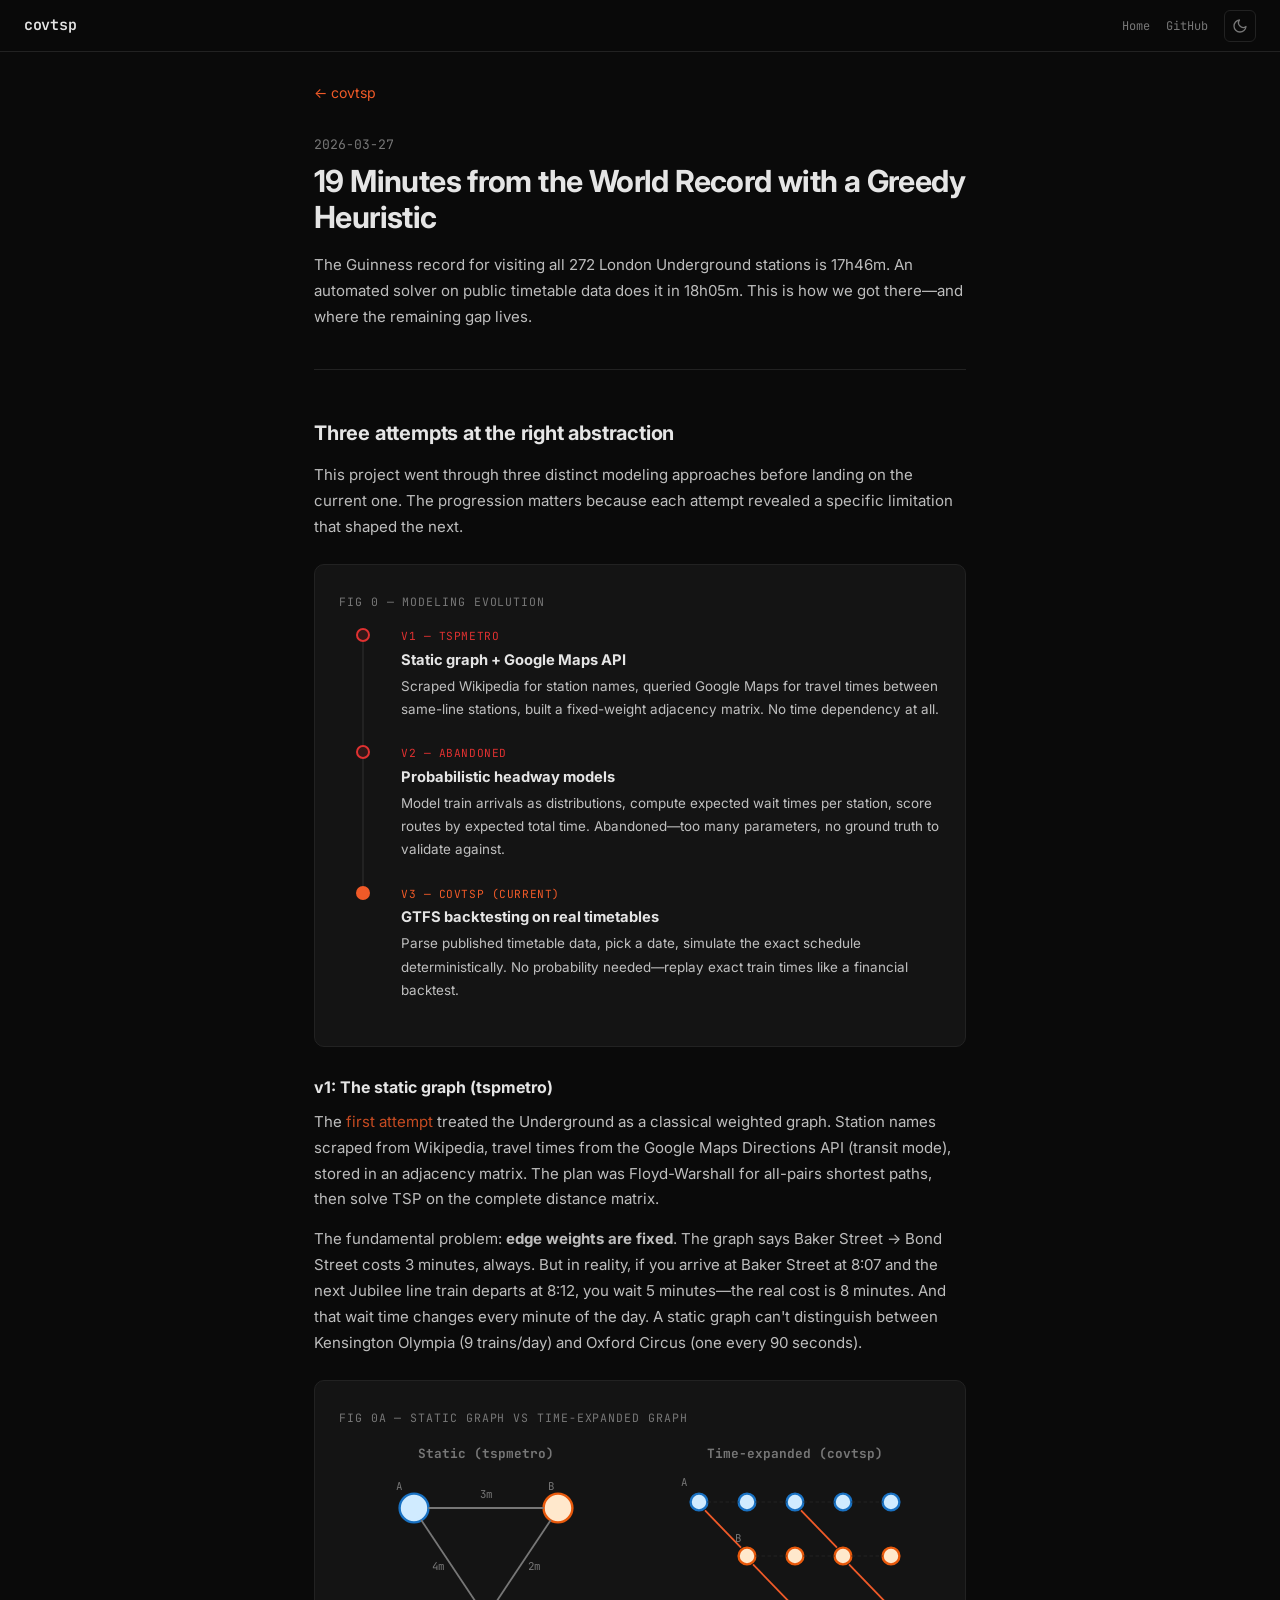
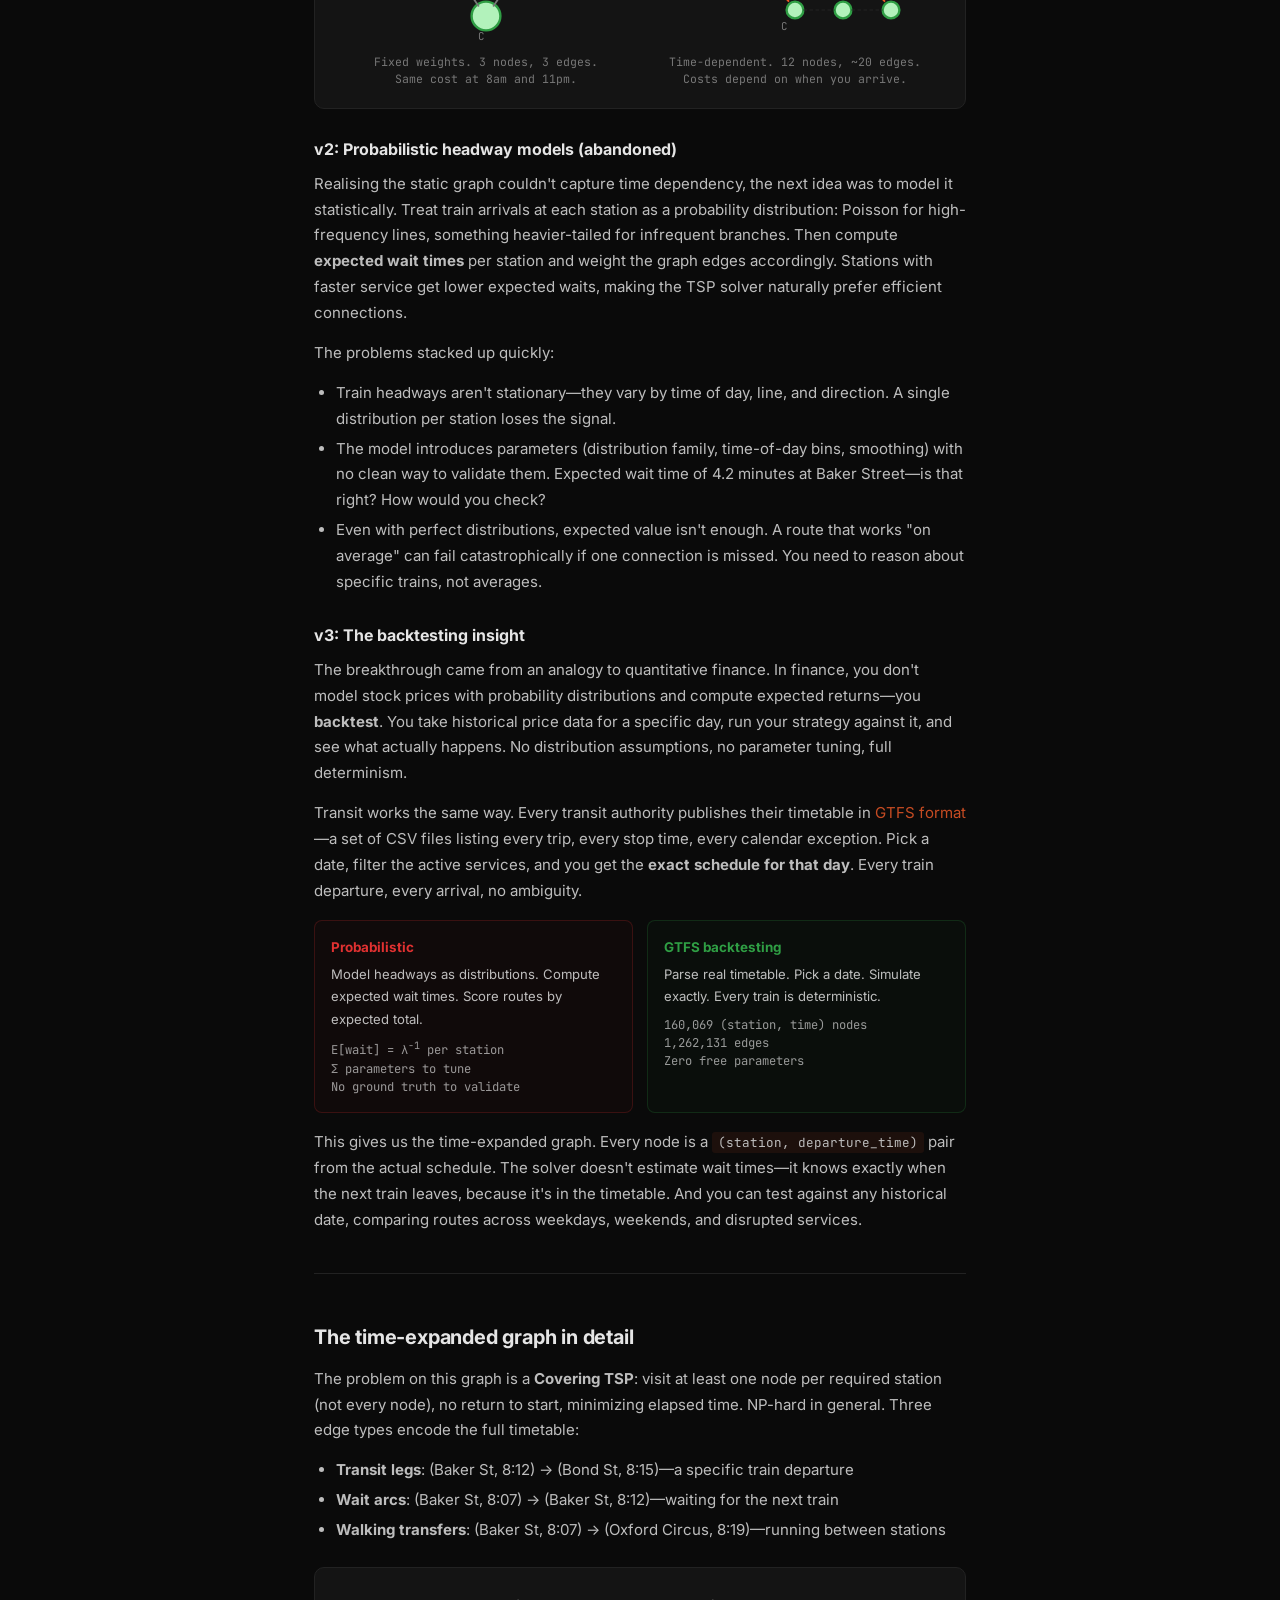
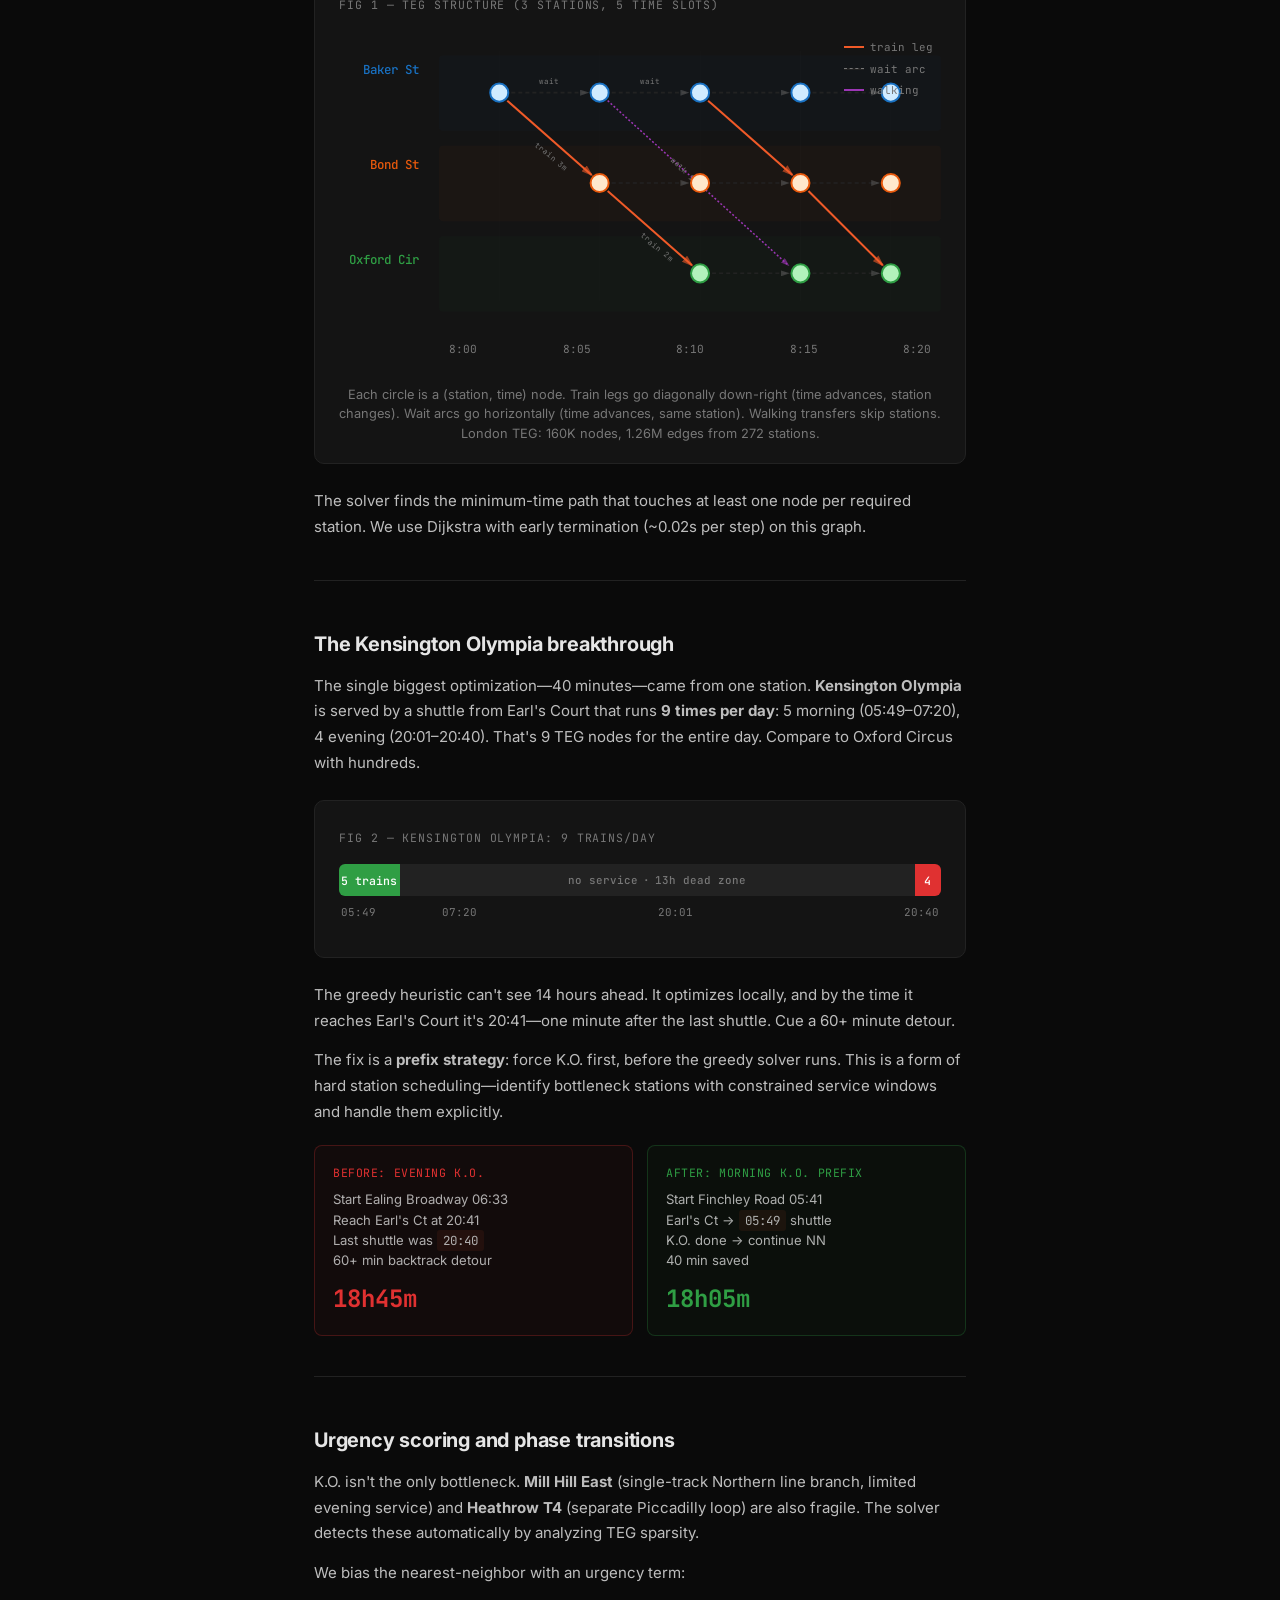
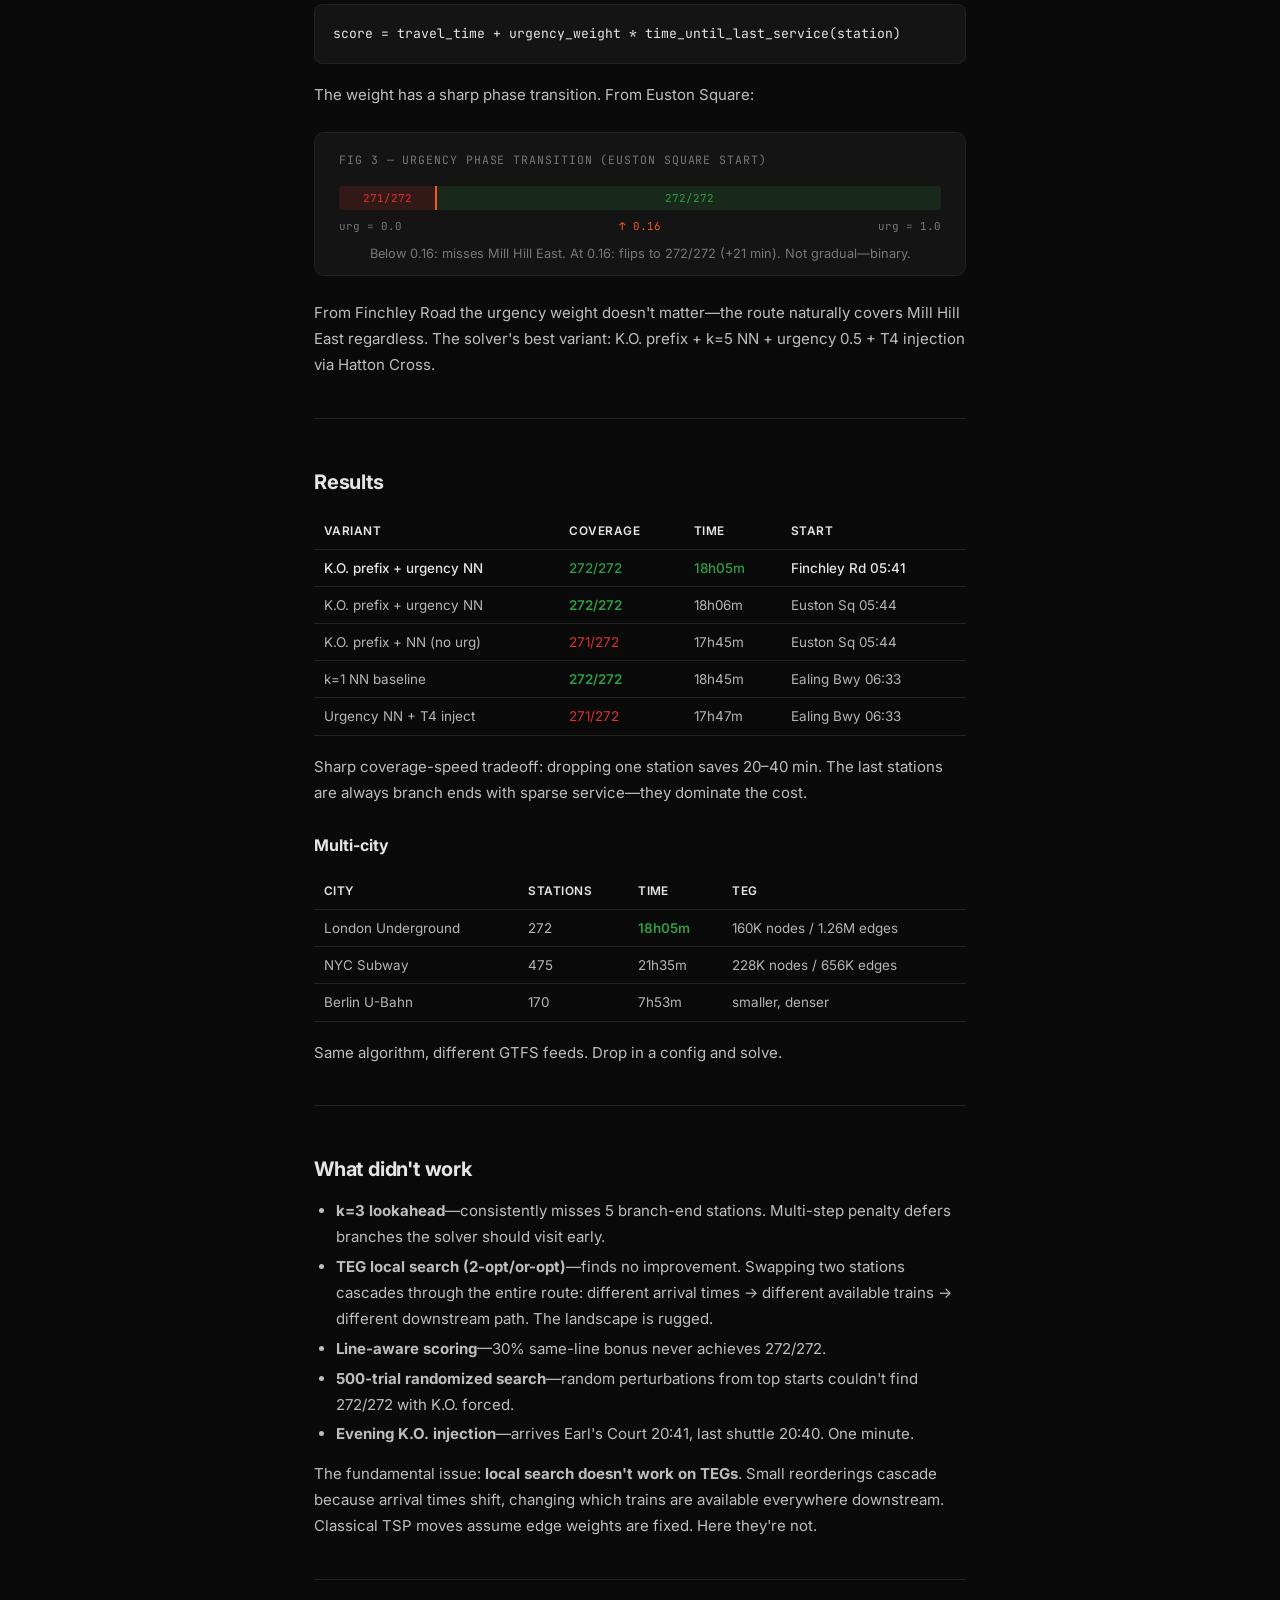
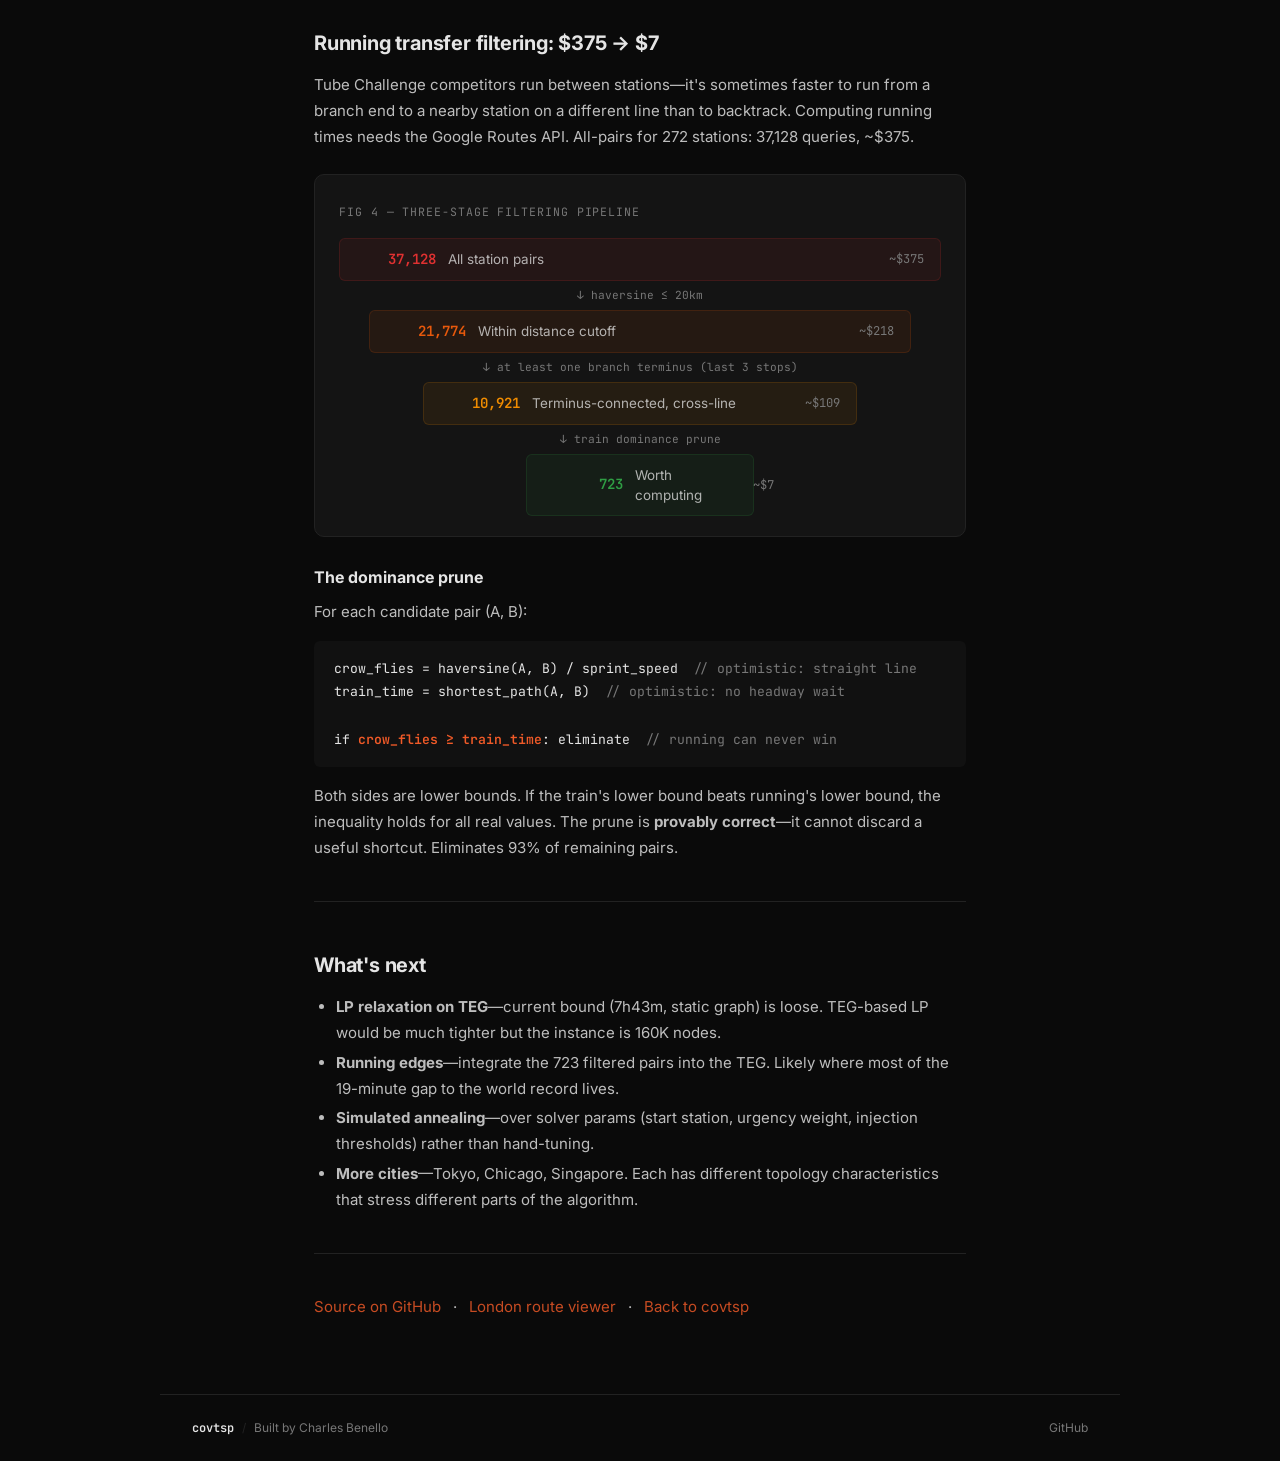
==== commit 1bdc812a: "Add modeling evolution section to blog: tspmetro → probabilistic → GTFS backtesting - New section "T" ====
--- a/web/blog.html
+++ b/web/blog.html
@@ -36,6 +36,42 @@
         .fig-label { font-family: 'JetBrains Mono', monospace; font-size: 0.72rem; color: var(--muted); text-transform: uppercase; letter-spacing: 0.08em; margin-bottom: 18px; }
         .fig-caption { font-size: 0.8rem; color: var(--muted); margin-top: 14px; line-height: 1.5; text-align: center; }
 
+        /* Evolution timeline */
+        .evo { display: flex; flex-direction: column; gap: 0; }
+        .evo-step { display: grid; grid-template-columns: 48px 1fr; gap: 0; position: relative; }
+        .evo-marker { display: flex; flex-direction: column; align-items: center; }
+        .evo-dot { width: 14px; height: 14px; border-radius: 50%; border: 2px solid var(--border); background: var(--card-bg); z-index: 1; flex-shrink: 0; }
+        .evo-line { width: 2px; flex: 1; background: var(--border); }
+        .evo-step.active .evo-dot { border-color: var(--accent); background: var(--accent); }
+        .evo-step.dead .evo-dot { border-color: #e03131; background: rgba(224, 49, 49, 0.15); }
+        .evo-content { padding: 0 0 24px 14px; }
+        .evo-tag { font-family: 'JetBrains Mono', monospace; font-size: 0.7rem; text-transform: uppercase; letter-spacing: 0.05em; margin-bottom: 4px; }
+        .evo-step.dead .evo-tag { color: #e03131; }
+        .evo-step.active .evo-tag { color: var(--accent); }
+        .evo-step:not(.active):not(.dead) .evo-tag { color: var(--muted); }
+        .evo-content h4 { font-size: 0.92rem; margin-bottom: 4px; color: var(--text); }
+        .evo-content p { font-size: 0.84rem; margin-bottom: 0; }
+
+        /* Static vs TEG side-by-side */
+        .graph-cmp { display: grid; grid-template-columns: 1fr 1fr; gap: 16px; }
+        .graph-cmp-box { text-align: center; }
+        .graph-cmp-box h4 { font-size: 0.8rem; font-family: 'JetBrains Mono', monospace; margin-bottom: 8px; color: var(--muted); }
+        .graph-cmp svg { width: 100%; max-width: 240px; height: 170px; }
+        .graph-cmp svg circle { stroke-width: 2; }
+        .graph-cmp svg text { font-family: 'JetBrains Mono', monospace; font-size: 9px; fill: var(--muted); }
+        .graph-cmp-note { font-size: 0.72rem; color: var(--muted); margin-top: 6px; font-family: 'JetBrains Mono', monospace; }
+
+        /* Approach comparison boxes */
+        .approach-cmp { display: grid; grid-template-columns: 1fr 1fr; gap: 14px; margin: 16px 0; }
+        .approach-box { padding: 16px; border-radius: 8px; border: 1px solid var(--border); }
+        .approach-box.nope { border-color: rgba(224, 49, 49, 0.2); background: rgba(224, 49, 49, 0.03); }
+        .approach-box.yep { border-color: rgba(47, 158, 68, 0.2); background: rgba(47, 158, 68, 0.03); }
+        .approach-box h4 { font-size: 0.84rem; margin-bottom: 6px; }
+        .approach-box.nope h4 { color: #e03131; }
+        .approach-box.yep h4 { color: #2f9e44; }
+        .approach-box p { font-size: 0.82rem; margin-bottom: 0; }
+        .approach-box .mono { font-family: 'JetBrains Mono', monospace; font-size: 0.76rem; margin-top: 8px; color: var(--text); opacity: 0.65; line-height: 1.5; }
+
         /* TEG diagram — proper graph visualization */
         .teg { position: relative; height: 340px; }
         .teg-axis { position: absolute; left: 0; top: 0; bottom: 40px; width: 90px; }
@@ -156,9 +192,10 @@
     </style>
 </head>
 <body data-theme="dark">
-    <nav class="nav">
+    <nav class="nav nav-scrolled">
         <a href="index.html" class="nav-brand">covtsp</a>
         <div class="nav-right">
+            <a href="index.html" class="nav-link">Home</a>
             <a href="https://github.com/cmbenello/covtsp" class="nav-link">GitHub</a>
             <button id="theme-toggle" class="theme-btn" aria-label="Toggle theme">
                 <svg class="icon-sun" width="16" height="16" viewBox="0 0 24 24" fill="none" stroke="currentColor" stroke-width="2" stroke-linecap="round" stroke-linejoin="round"><circle cx="12" cy="12" r="5"/><line x1="12" y1="1" x2="12" y2="3"/><line x1="12" y1="21" x2="12" y2="23"/><line x1="4.22" y1="4.22" x2="5.64" y2="5.64"/><line x1="18.36" y1="18.36" x2="19.78" y2="19.78"/><line x1="1" y1="12" x2="3" y2="12"/><line x1="21" y1="12" x2="23" y2="12"/><line x1="4.22" y1="19.78" x2="5.64" y2="18.36"/><line x1="18.36" y1="5.64" x2="19.78" y2="4.22"/></svg>
@@ -179,22 +216,197 @@
 
         <hr>
 
+        <!-- ==================== Evolution ==================== -->
+        <h2>Three attempts at the right abstraction</h2>
+        <p>
+            This project went through three distinct modeling approaches before landing on the current one.
+            The progression matters because each attempt revealed a specific limitation that shaped the next.
+        </p>
+
+        <div class="fig">
+            <div class="fig-label">Fig 0 &mdash; Modeling evolution</div>
+            <div class="evo">
+                <div class="evo-step dead">
+                    <div class="evo-marker"><div class="evo-dot"></div><div class="evo-line"></div></div>
+                    <div class="evo-content">
+                        <div class="evo-tag">v1 &mdash; tspmetro</div>
+                        <h4>Static graph + Google Maps API</h4>
+                        <p>Scraped Wikipedia for station names, queried Google Maps for travel times between same-line stations, built a fixed-weight adjacency matrix. No time dependency at all.</p>
+                    </div>
+                </div>
+                <div class="evo-step dead">
+                    <div class="evo-marker"><div class="evo-dot"></div><div class="evo-line"></div></div>
+                    <div class="evo-content">
+                        <div class="evo-tag">v2 &mdash; abandoned</div>
+                        <h4>Probabilistic headway models</h4>
+                        <p>Model train arrivals as distributions, compute expected wait times per station, score routes by expected total time. Abandoned&mdash;too many parameters, no ground truth to validate against.</p>
+                    </div>
+                </div>
+                <div class="evo-step active">
+                    <div class="evo-marker"><div class="evo-dot"></div><div class="evo-line" style="opacity: 0;"></div></div>
+                    <div class="evo-content">
+                        <div class="evo-tag">v3 &mdash; covtsp (current)</div>
+                        <h4>GTFS backtesting on real timetables</h4>
+                        <p>Parse published timetable data, pick a date, simulate the exact schedule deterministically. No probability needed&mdash;replay exact train times like a financial backtest.</p>
+                    </div>
+                </div>
+            </div>
+        </div>
+
+        <h3>v1: The static graph (tspmetro)</h3>
+        <p>
+            The <a href="https://github.com/cmbenello/tspmetro">first attempt</a> treated the Underground as a classical weighted graph.
+            Station names scraped from Wikipedia, travel times from the Google Maps Directions API (transit mode),
+            stored in an adjacency matrix. The plan was Floyd-Warshall for all-pairs shortest paths, then solve TSP
+            on the complete distance matrix.
+        </p>
+        <p>
+            The fundamental problem: <strong>edge weights are fixed</strong>. The graph says Baker Street &rarr; Bond Street
+            costs 3 minutes, always. But in reality, if you arrive at Baker Street at 8:07 and the next Jubilee line train
+            departs at 8:12, you wait 5 minutes&mdash;the real cost is 8 minutes. And that wait time changes every minute of the day.
+            A static graph can't distinguish between Kensington Olympia (9 trains/day) and Oxford Circus (one every 90 seconds).
+        </p>
+
+        <div class="fig">
+            <div class="fig-label">Fig 0a &mdash; Static graph vs time-expanded graph</div>
+            <div class="graph-cmp">
+                <div class="graph-cmp-box">
+                    <h4>Static (tspmetro)</h4>
+                    <svg viewBox="0 0 200 140">
+                        <circle cx="40" cy="30" r="12" fill="#d0ebff" stroke="#1971c2"/>
+                        <circle cx="160" cy="30" r="12" fill="#ffe8cc" stroke="#e8590c"/>
+                        <circle cx="100" cy="120" r="12" fill="#b2f2bb" stroke="#2f9e44"/>
+                        <line x1="52" y1="30" x2="148" y2="30" stroke="var(--muted)" stroke-width="1.5"/>
+                        <line x1="46" y1="40" x2="94" y2="112" stroke="var(--muted)" stroke-width="1.5"/>
+                        <line x1="154" y1="40" x2="106" y2="112" stroke="var(--muted)" stroke-width="1.5"/>
+                        <text x="95" y="22">3m</text>
+                        <text x="55" y="82">4m</text>
+                        <text x="135" y="82">2m</text>
+                        <text x="25" y="15">A</text>
+                        <text x="152" y="15">B</text>
+                        <text x="93" y="140">C</text>
+                    </svg>
+                    <div class="graph-cmp-note">Fixed weights. 3 nodes, 3 edges.<br>Same cost at 8am and 11pm.</div>
+                </div>
+                <div class="graph-cmp-box">
+                    <h4>Time-expanded (covtsp)</h4>
+                    <svg viewBox="0 0 200 140">
+                        <!-- A row -->
+                        <circle cx="20" cy="25" r="7" fill="#d0ebff" stroke="#1971c2" stroke-width="1.5"/>
+                        <circle cx="60" cy="25" r="7" fill="#d0ebff" stroke="#1971c2" stroke-width="1.5"/>
+                        <circle cx="100" cy="25" r="7" fill="#d0ebff" stroke="#1971c2" stroke-width="1.5"/>
+                        <circle cx="140" cy="25" r="7" fill="#d0ebff" stroke="#1971c2" stroke-width="1.5"/>
+                        <circle cx="180" cy="25" r="7" fill="#d0ebff" stroke="#1971c2" stroke-width="1.5"/>
+                        <!-- B row -->
+                        <circle cx="60" cy="70" r="7" fill="#ffe8cc" stroke="#e8590c" stroke-width="1.5"/>
+                        <circle cx="100" cy="70" r="7" fill="#ffe8cc" stroke="#e8590c" stroke-width="1.5"/>
+                        <circle cx="140" cy="70" r="7" fill="#ffe8cc" stroke="#e8590c" stroke-width="1.5"/>
+                        <circle cx="180" cy="70" r="7" fill="#ffe8cc" stroke="#e8590c" stroke-width="1.5"/>
+                        <!-- C row -->
+                        <circle cx="100" cy="115" r="7" fill="#b2f2bb" stroke="#2f9e44" stroke-width="1.5"/>
+                        <circle cx="140" cy="115" r="7" fill="#b2f2bb" stroke="#2f9e44" stroke-width="1.5"/>
+                        <circle cx="180" cy="115" r="7" fill="#b2f2bb" stroke="#2f9e44" stroke-width="1.5"/>
+                        <!-- Wait arcs -->
+                        <line x1="27" y1="25" x2="53" y2="25" stroke="var(--border)" stroke-width="1" stroke-dasharray="3 2"/>
+                        <line x1="67" y1="25" x2="93" y2="25" stroke="var(--border)" stroke-width="1" stroke-dasharray="3 2"/>
+                        <line x1="107" y1="25" x2="133" y2="25" stroke="var(--border)" stroke-width="1" stroke-dasharray="3 2"/>
+                        <line x1="147" y1="25" x2="173" y2="25" stroke="var(--border)" stroke-width="1" stroke-dasharray="3 2"/>
+                        <line x1="67" y1="70" x2="93" y2="70" stroke="var(--border)" stroke-width="1" stroke-dasharray="3 2"/>
+                        <line x1="107" y1="70" x2="133" y2="70" stroke="var(--border)" stroke-width="1" stroke-dasharray="3 2"/>
+                        <line x1="147" y1="70" x2="173" y2="70" stroke="var(--border)" stroke-width="1" stroke-dasharray="3 2"/>
+                        <line x1="107" y1="115" x2="133" y2="115" stroke="var(--border)" stroke-width="1" stroke-dasharray="3 2"/>
+                        <line x1="147" y1="115" x2="173" y2="115" stroke="var(--border)" stroke-width="1" stroke-dasharray="3 2"/>
+                        <!-- Train legs -->
+                        <line x1="25" y1="32" x2="55" y2="63" stroke="var(--accent)" stroke-width="1.5"/>
+                        <line x1="105" y1="32" x2="135" y2="63" stroke="var(--accent)" stroke-width="1.5"/>
+                        <line x1="65" y1="77" x2="95" y2="108" stroke="var(--accent)" stroke-width="1.5"/>
+                        <line x1="145" y1="77" x2="175" y2="108" stroke="var(--accent)" stroke-width="1.5"/>
+                        <!-- Labels -->
+                        <text x="5" y="12">A</text>
+                        <text x="50" y="58">B</text>
+                        <text x="88" y="132">C</text>
+                    </svg>
+                    <div class="graph-cmp-note">Time-dependent. 12 nodes, ~20 edges.<br>Costs depend on when you arrive.</div>
+                </div>
+            </div>
+        </div>
+
+        <h3>v2: Probabilistic headway models (abandoned)</h3>
+        <p>
+            Realising the static graph couldn't capture time dependency, the next idea was to model it statistically.
+            Treat train arrivals at each station as a probability distribution: Poisson for high-frequency lines,
+            something heavier-tailed for infrequent branches. Then compute <strong>expected wait times</strong>
+            per station and weight the graph edges accordingly. Stations with faster service get lower expected waits,
+            making the TSP solver naturally prefer efficient connections.
+        </p>
+        <p>
+            The problems stacked up quickly:
+        </p>
+        <ul>
+            <li>Train headways aren't stationary&mdash;they vary by time of day, line, and direction. A single distribution per station loses the signal.</li>
+            <li>The model introduces parameters (distribution family, time-of-day bins, smoothing) with no clean way to validate them. Expected wait time of 4.2 minutes at Baker Street&mdash;is that right? How would you check?</li>
+            <li>Even with perfect distributions, expected value isn't enough. A route that works "on average" can fail catastrophically if one connection is missed. You need to reason about specific trains, not averages.</li>
+        </ul>
+
+        <h3>v3: The backtesting insight</h3>
+        <p>
+            The breakthrough came from an analogy to quantitative finance. In finance, you don't model stock prices
+            with probability distributions and compute expected returns&mdash;you <strong>backtest</strong>. You take
+            historical price data for a specific day, run your strategy against it, and see what actually happens. No
+            distribution assumptions, no parameter tuning, full determinism.
+        </p>
+        <p>
+            Transit works the same way. Every transit authority publishes their timetable in
+            <a href="https://gtfs.org">GTFS format</a>&mdash;a set of CSV files listing every trip, every stop time,
+            every calendar exception. Pick a date, filter the active services, and you get the
+            <strong>exact schedule for that day</strong>. Every train departure, every arrival, no ambiguity.
+        </p>
+
+        <div class="approach-cmp">
+            <div class="approach-box nope">
+                <h4>Probabilistic</h4>
+                <p>Model headways as distributions. Compute expected wait times. Score routes by expected total.</p>
+                <div class="mono">
+                    E[wait] = &lambda;<sup>-1</sup> per station<br>
+                    &Sigma; parameters to tune<br>
+                    No ground truth to validate
+                </div>
+            </div>
+            <div class="approach-box yep">
+                <h4>GTFS backtesting</h4>
+                <p>Parse real timetable. Pick a date. Simulate exactly. Every train is deterministic.</p>
+                <div class="mono">
+                    160,069 (station, time) nodes<br>
+                    1,262,131 edges<br>
+                    Zero free parameters
+                </div>
+            </div>
+        </div>
+
+        <p>
+            This gives us the time-expanded graph. Every node is a <code>(station, departure_time)</code> pair
+            from the actual schedule. The solver doesn't estimate wait times&mdash;it knows exactly when the next train leaves,
+            because it's in the timetable. And you can test against any historical date, comparing routes across
+            weekdays, weekends, and disrupted services.
+        </p>
+
+        <hr>
+
         <!-- ==================== TEG ==================== -->
-        <h2>Covering TSP on a time-expanded graph</h2>
-        <p>
-            The Tube Challenge isn't standard TSP. It's harder in three ways:
-            <strong>no return to start</strong>, <strong>time-dependent edges</strong> (you can only board when a train departs),
-            and <strong>covering variant</strong> (visit at least one node per station, not every node). This is a
-            Covering TSP on a time-expanded graph. NP-hard in general.
-        </p>
-        <p>
-            In a static graph, the edge A&rarr;B costs 3 minutes regardless of when you arrive.
-            In reality, arriving at 8:07 with the next train at 8:12 means waiting 5 minutes&mdash;real cost is 8 minutes.
-            A TEG makes this explicit: every node is a <strong>(station, departure_time)</strong> pair.
-        </p>
+        <h2>The time-expanded graph in detail</h2>
+        <p>
+            The problem on this graph is a <strong>Covering TSP</strong>: visit at least one node per required station
+            (not every node), no return to start, minimizing elapsed time. NP-hard in general.
+            Three edge types encode the full timetable:
+        </p>
+        <ul>
+            <li><strong>Transit legs</strong>: (Baker St, 8:12) &rarr; (Bond St, 8:15)&mdash;a specific train departure</li>
+            <li><strong>Wait arcs</strong>: (Baker St, 8:07) &rarr; (Baker St, 8:12)&mdash;waiting for the next train</li>
+            <li><strong>Walking transfers</strong>: (Baker St, 8:07) &rarr; (Oxford Circus, 8:19)&mdash;running between stations</li>
+        </ul>
 
         <div class="fig">
-            <div class="fig-label">Fig 1 &mdash; Time-expanded graph structure</div>
+            <div class="fig-label">Fig 1 &mdash; TEG structure (3 stations, 5 time slots)</div>
             <div class="teg">
                 <div class="teg-axis">
                     <div class="teg-station-name" style="top: 30px; color: #1971c2;">Baker St</div>
@@ -309,7 +521,7 @@
         </p>
 
         <div class="fig">
-            <div class="fig-label">Fig 2 &mdash; K.O. service window (9 trains/day)</div>
+            <div class="fig-label">Fig 2 &mdash; Kensington Olympia: 9 trains/day</div>
             <div class="ko-timeline">
                 <div class="ko-bar">
                     <div class="ko-seg am">5 trains</div>
@@ -376,7 +588,7 @@
         </p>
 
         <div class="fig" style="padding: 18px 24px 12px;">
-            <div class="fig-label">Fig 3 &mdash; Urgency weight phase transition (Euston Square start)</div>
+            <div class="fig-label">Fig 3 &mdash; Urgency phase transition (Euston Square start)</div>
             <div class="phase-bar">
                 <div class="off">271/272</div>
                 <div class="boundary"></div>
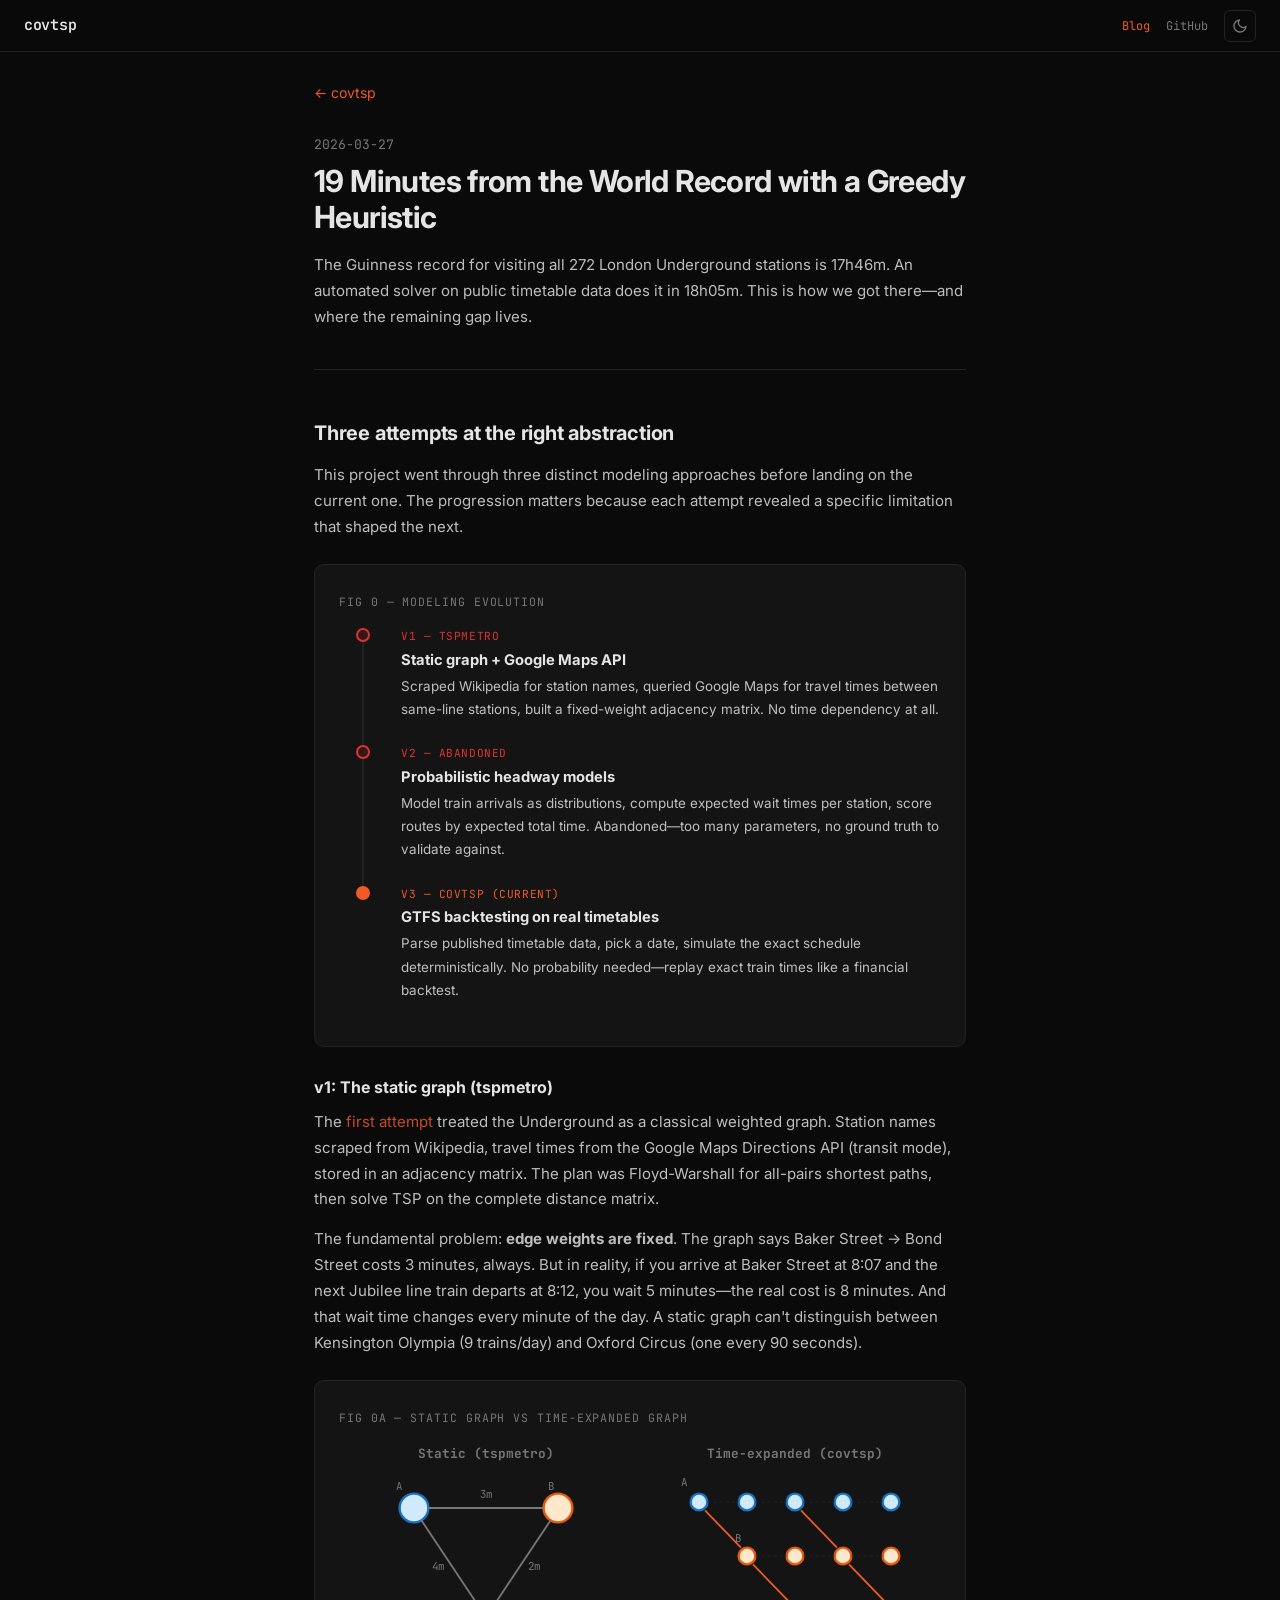
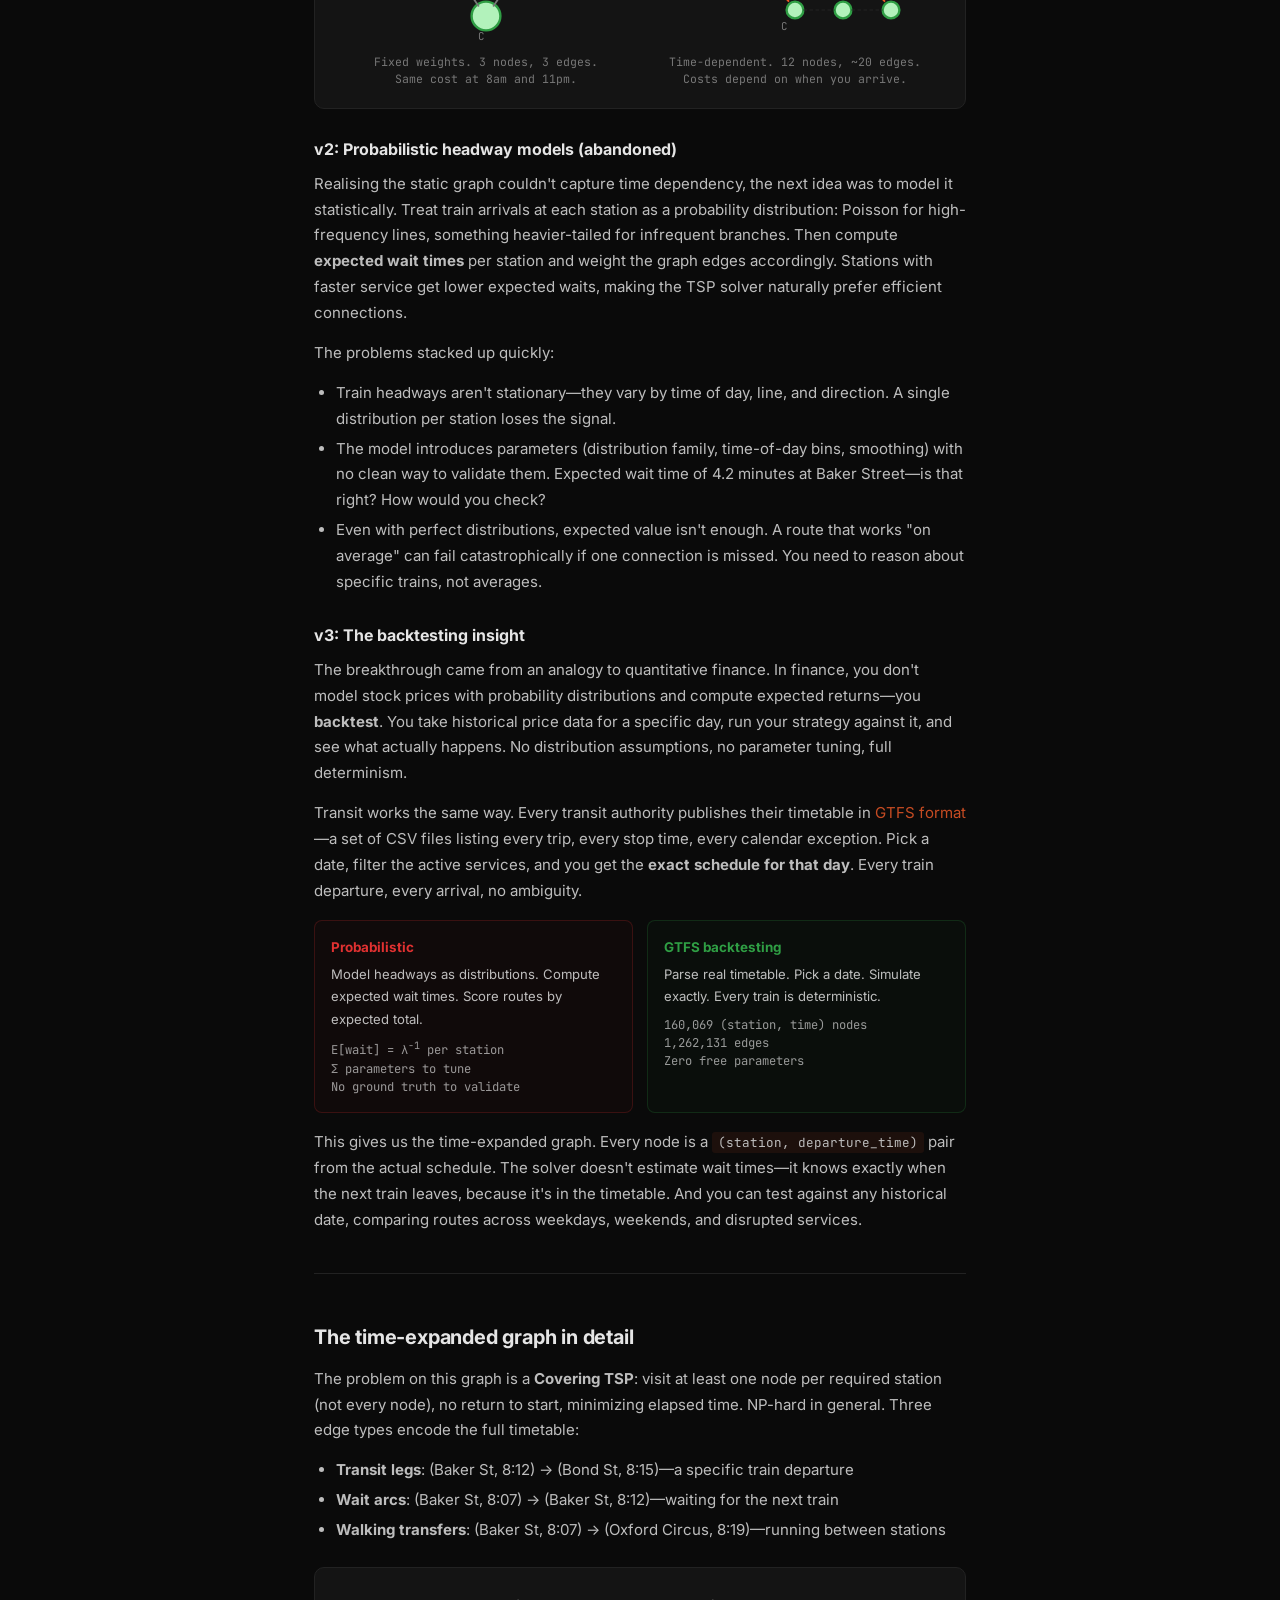
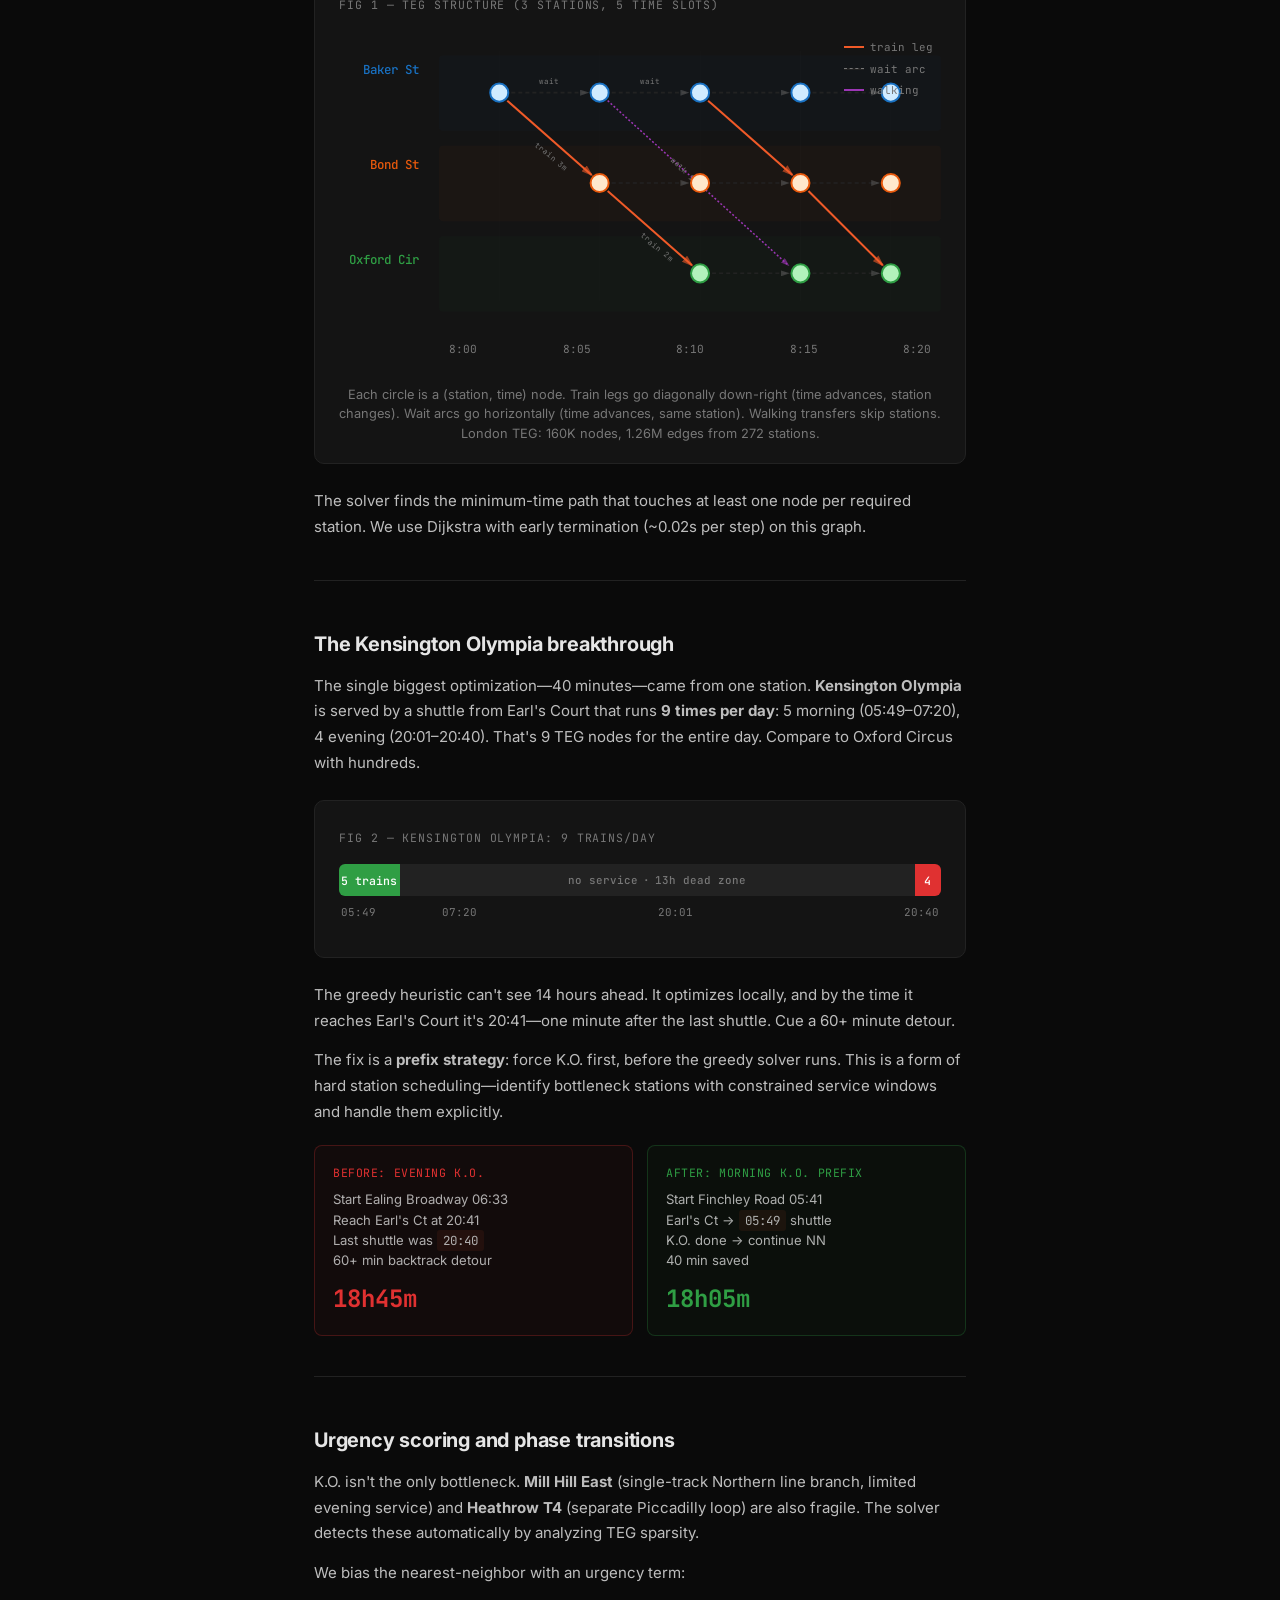
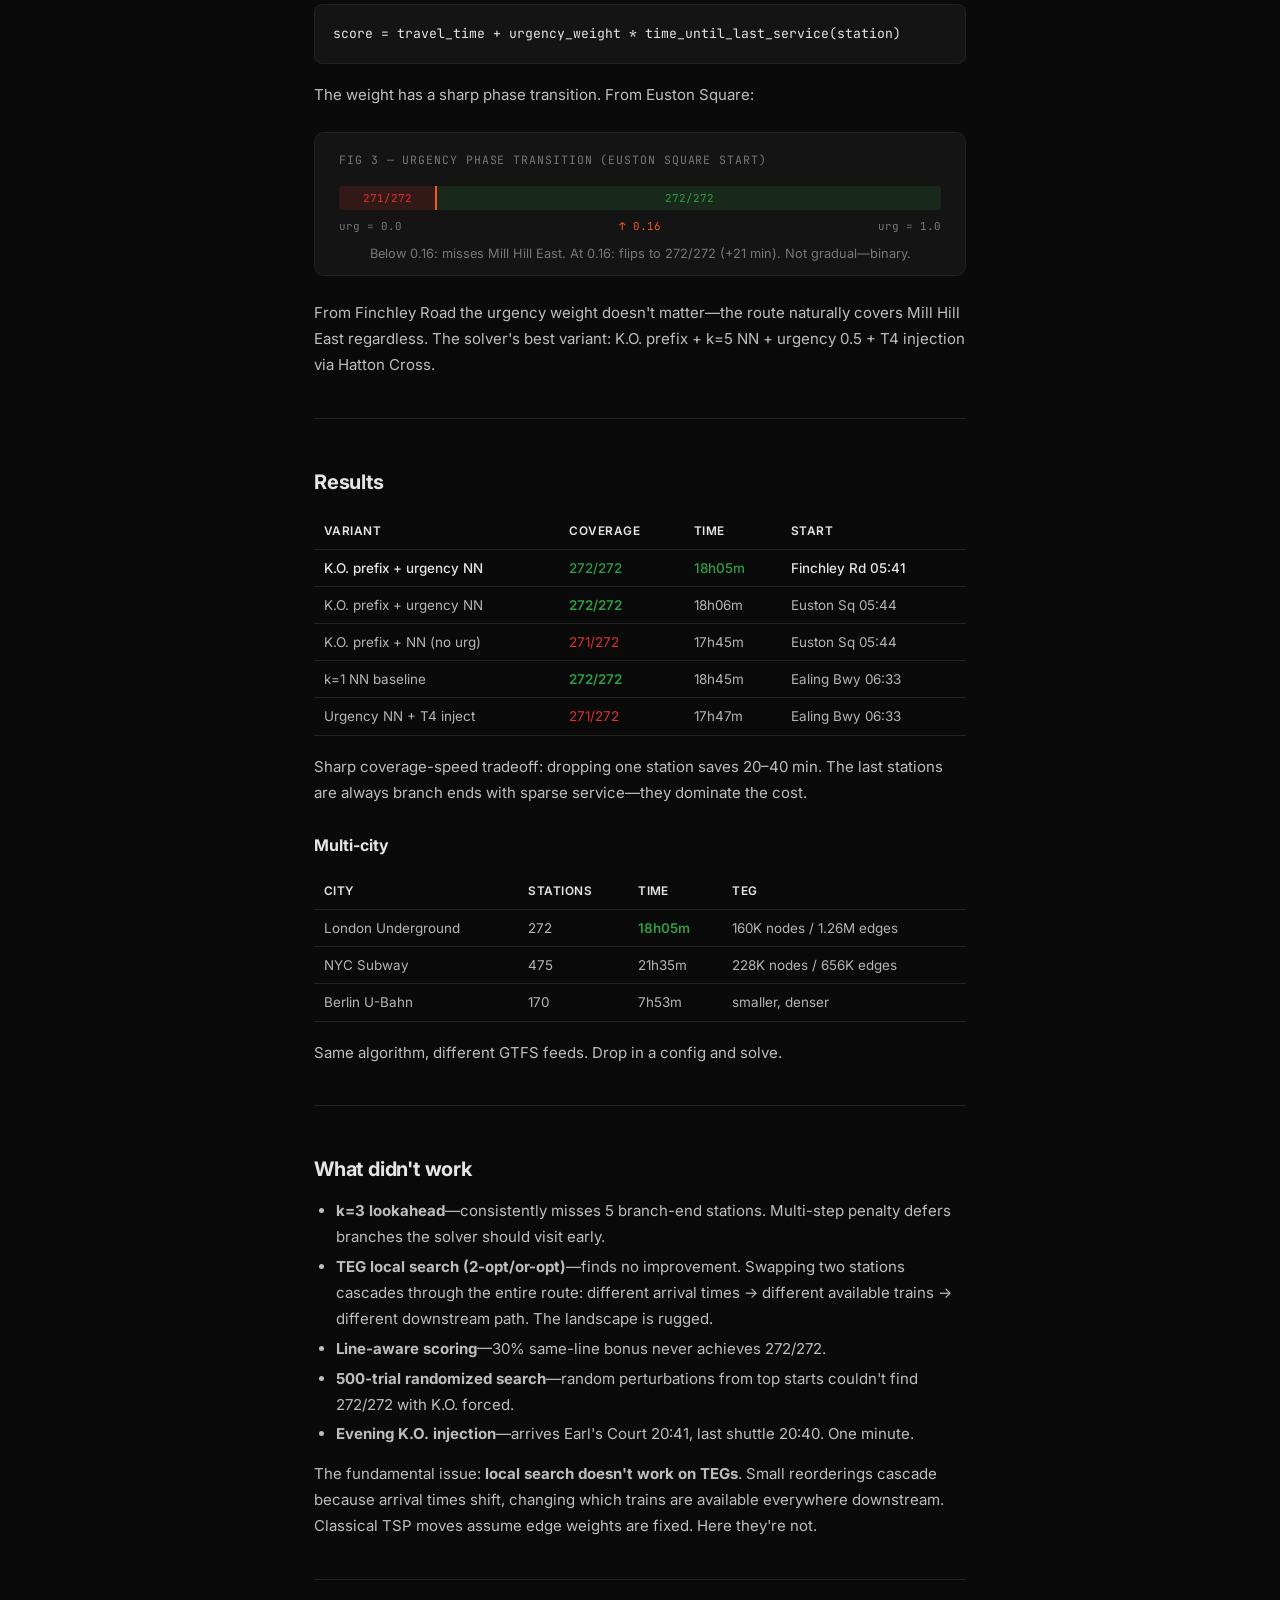
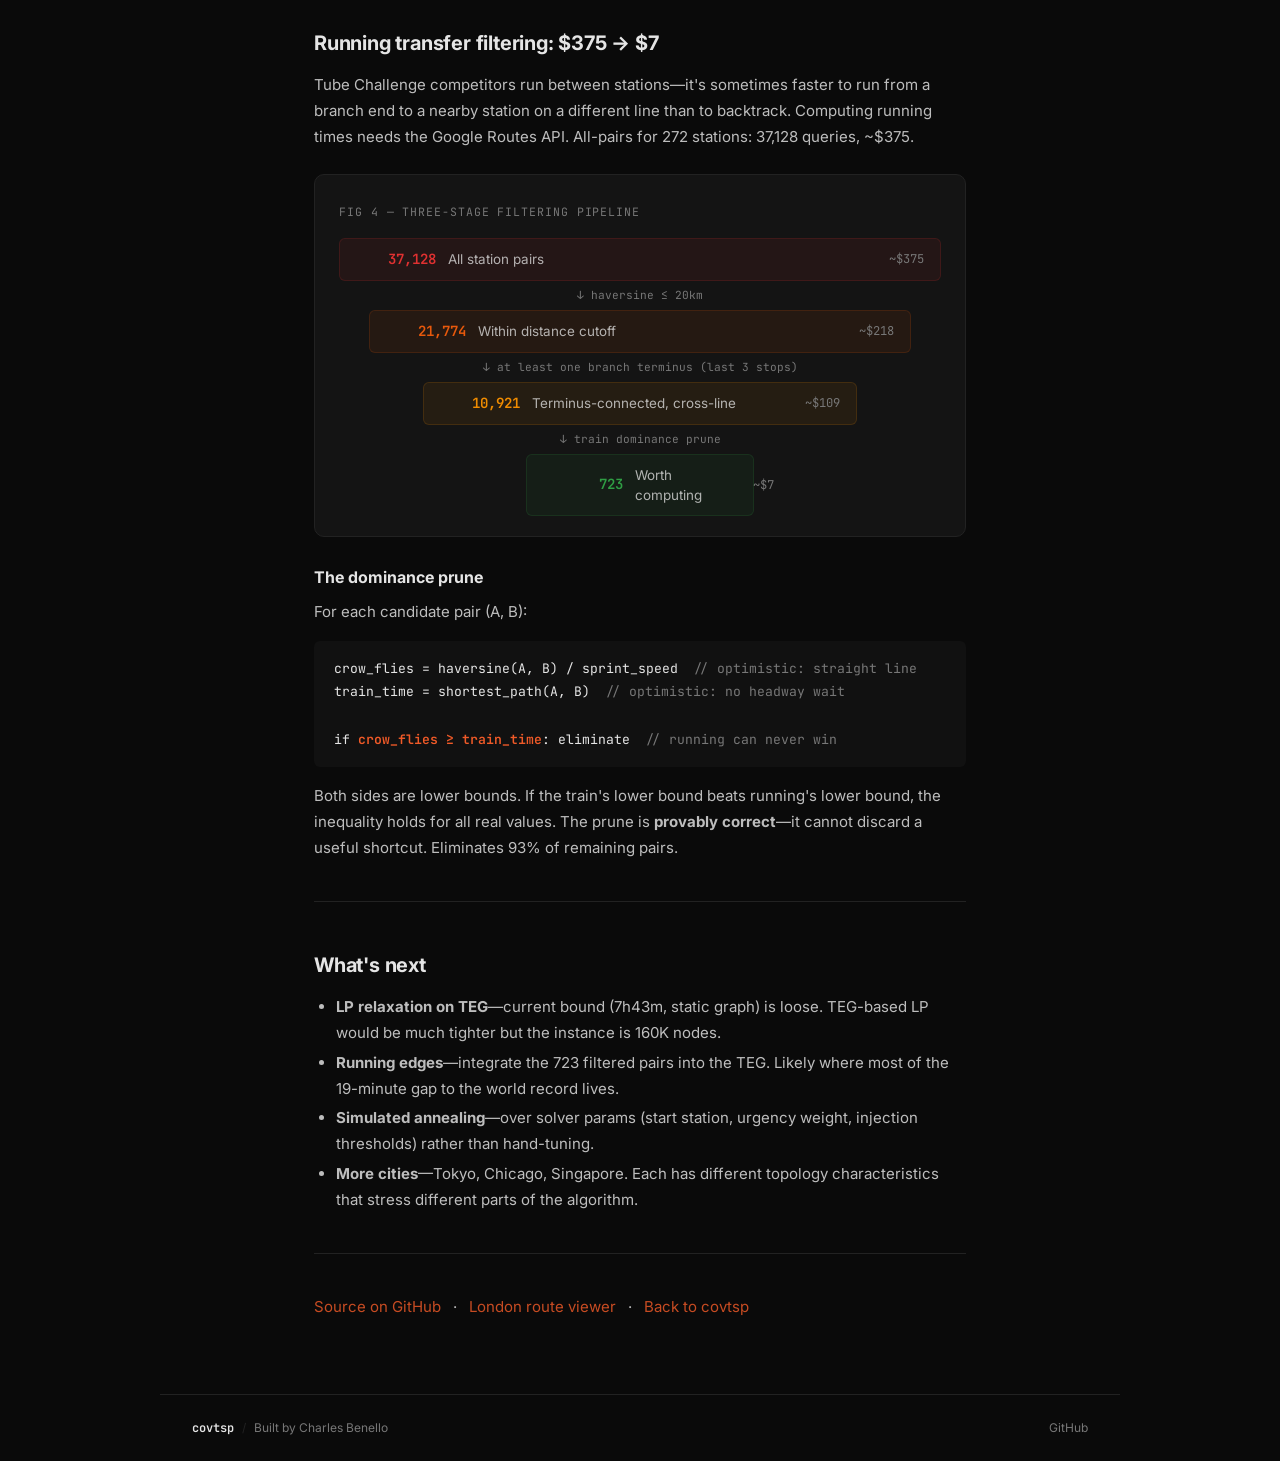
==== commit dc6649db: "Fix blog navigation: add Blog link to all page navs + root redirect - Add Blog nav link to results.h" ====
--- a/web/blog.html
+++ b/web/blog.html
@@ -192,10 +192,10 @@
     </style>
 </head>
 <body data-theme="dark">
-    <nav class="nav nav-scrolled">
+    <nav class="nav nav-scrolled" id="main-nav">
         <a href="index.html" class="nav-brand">covtsp</a>
         <div class="nav-right">
-            <a href="index.html" class="nav-link">Home</a>
+            <a href="blog.html" class="nav-link" style="color: var(--accent);">Blog</a>
             <a href="https://github.com/cmbenello/covtsp" class="nav-link">GitHub</a>
             <button id="theme-toggle" class="theme-btn" aria-label="Toggle theme">
                 <svg class="icon-sun" width="16" height="16" viewBox="0 0 24 24" fill="none" stroke="currentColor" stroke-width="2" stroke-linecap="round" stroke-linejoin="round"><circle cx="12" cy="12" r="5"/><line x1="12" y1="1" x2="12" y2="3"/><line x1="12" y1="21" x2="12" y2="23"/><line x1="4.22" y1="4.22" x2="5.64" y2="5.64"/><line x1="18.36" y1="18.36" x2="19.78" y2="19.78"/><line x1="1" y1="12" x2="3" y2="12"/><line x1="21" y1="12" x2="23" y2="12"/><line x1="4.22" y1="19.78" x2="5.64" y2="18.36"/><line x1="18.36" y1="5.64" x2="19.78" y2="4.22"/></svg>
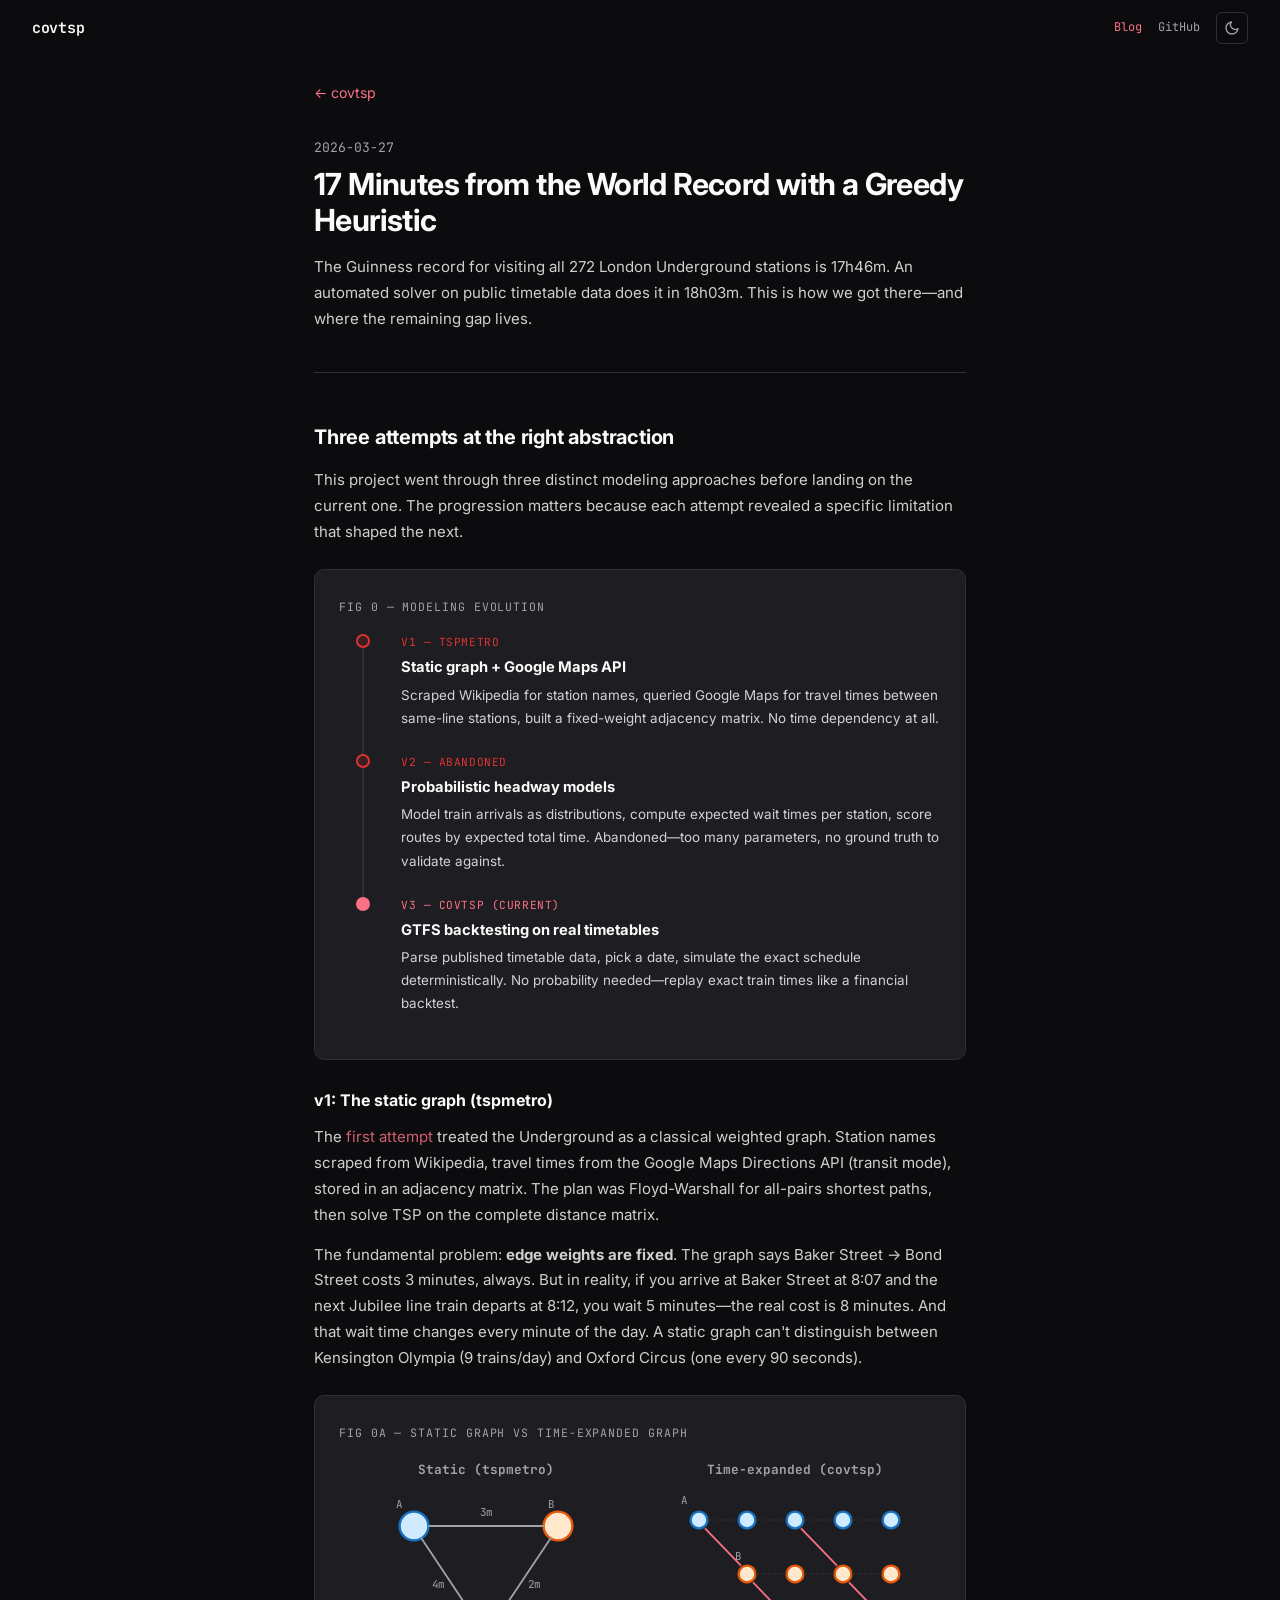
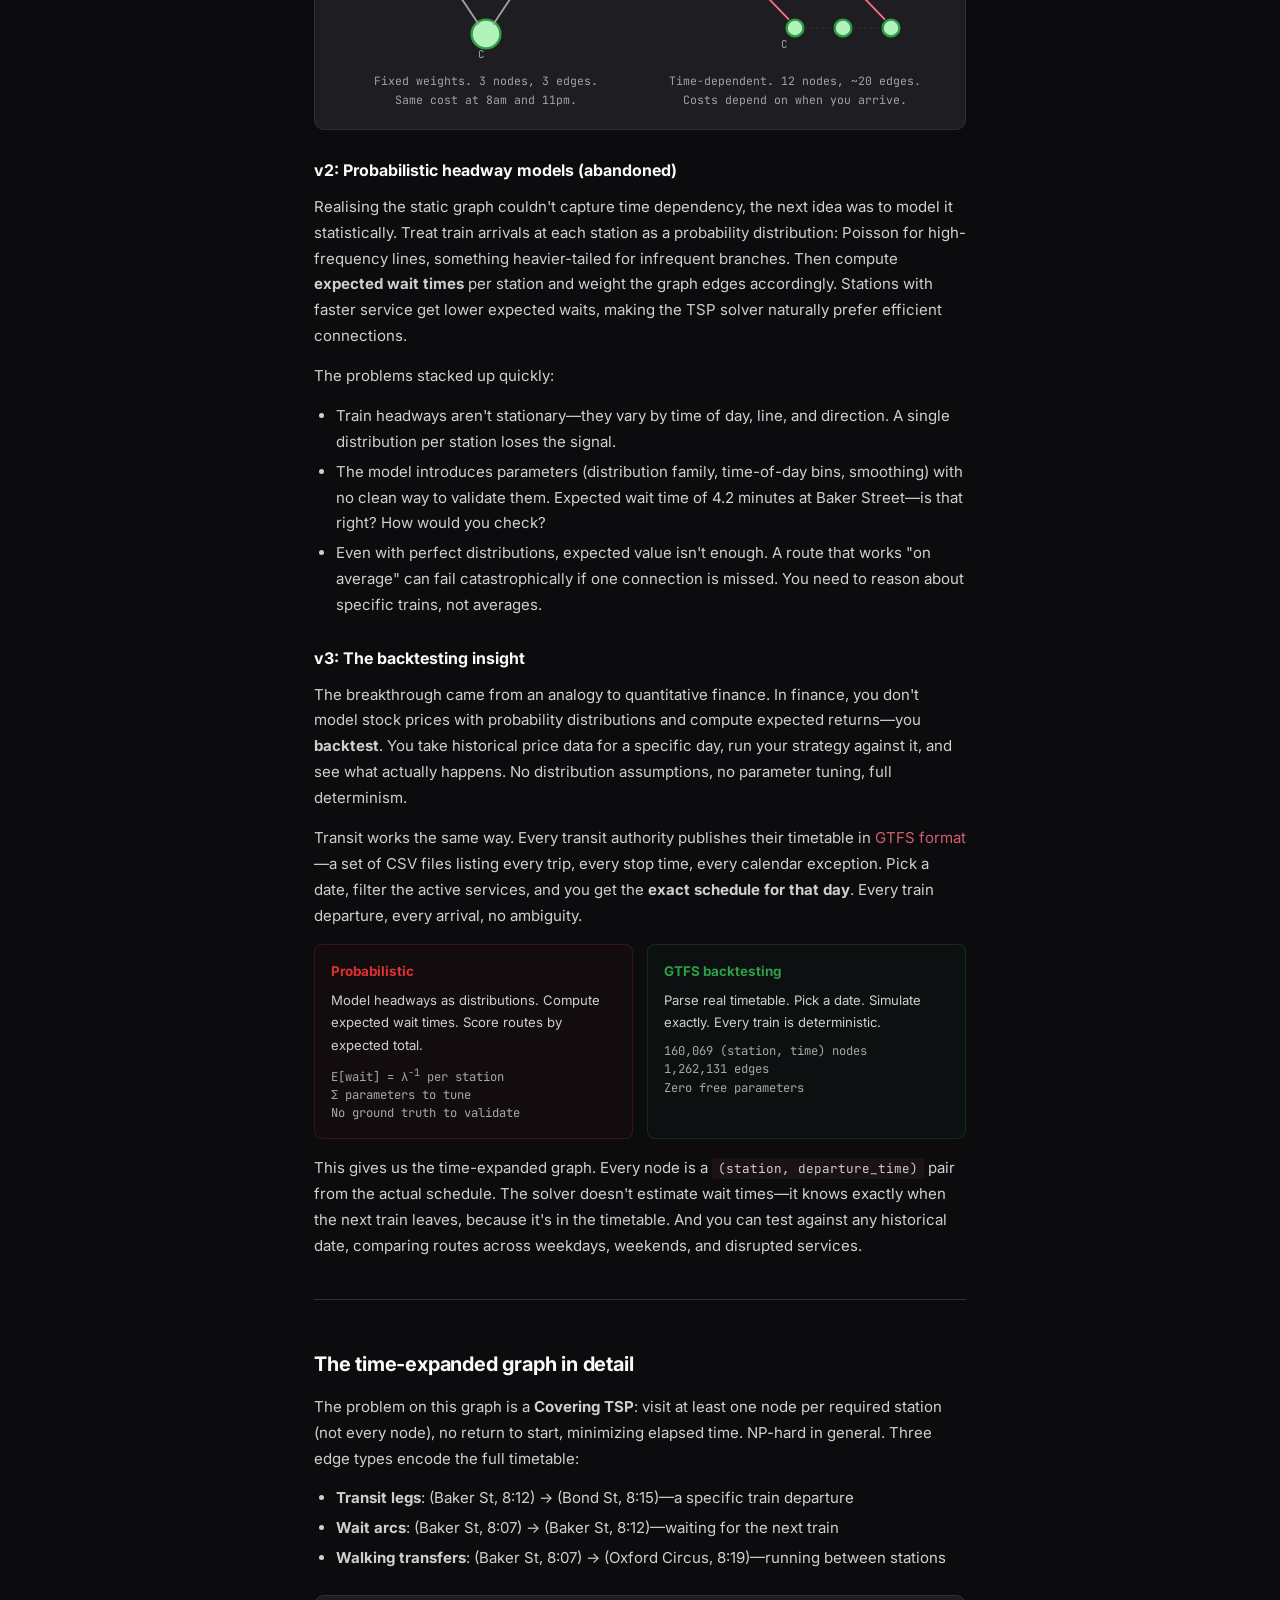
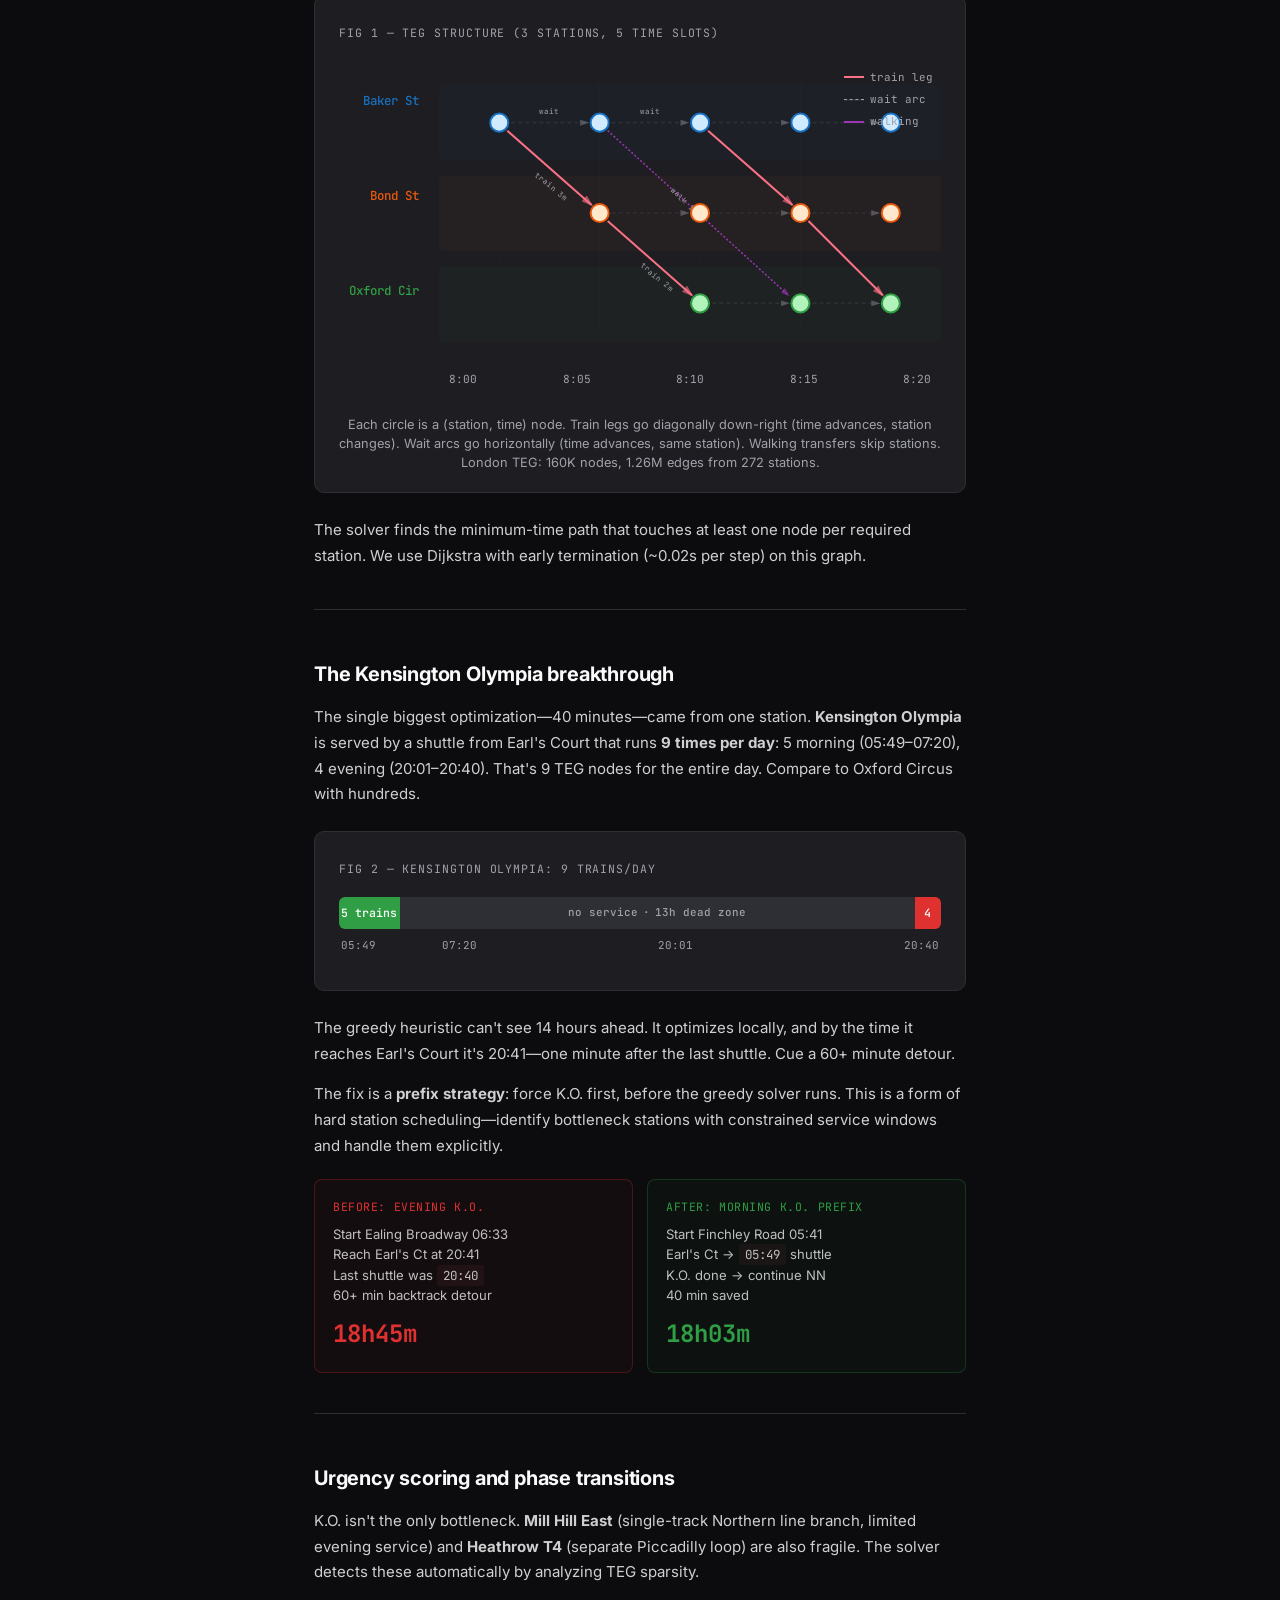
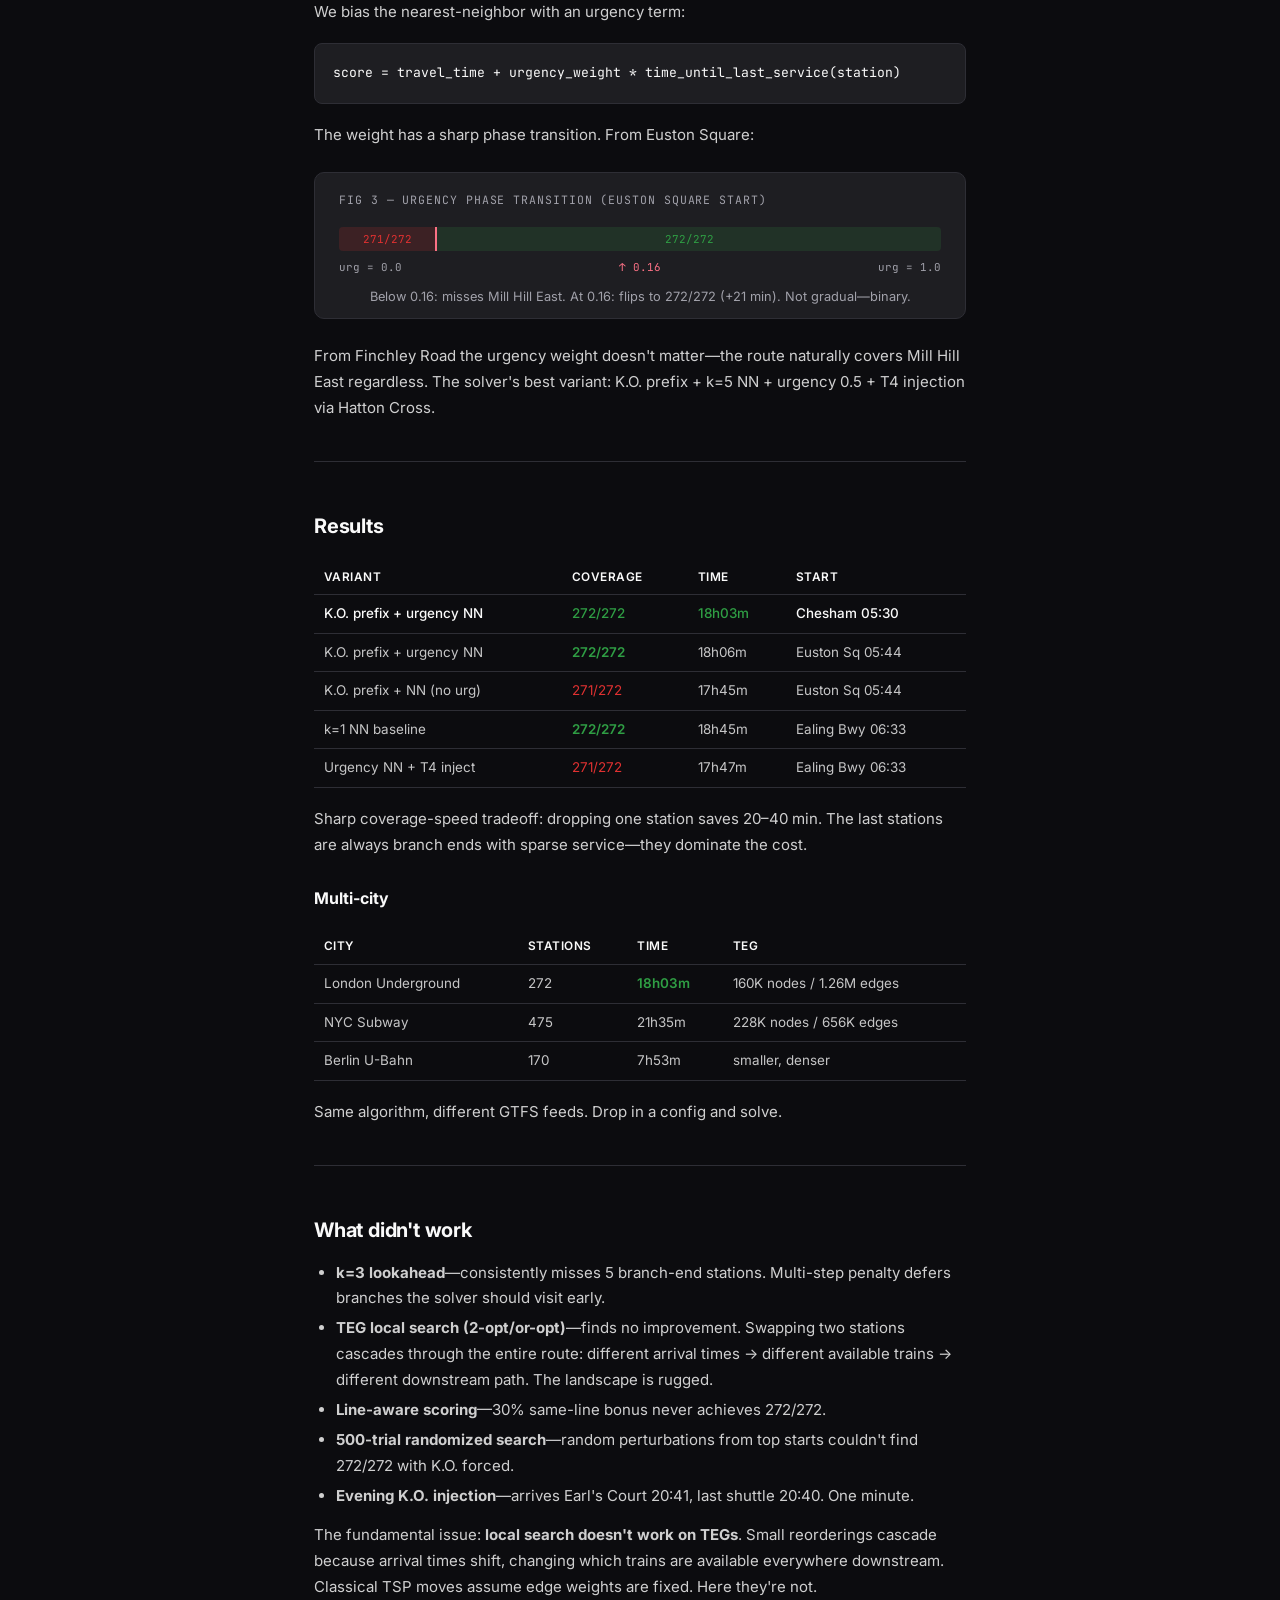
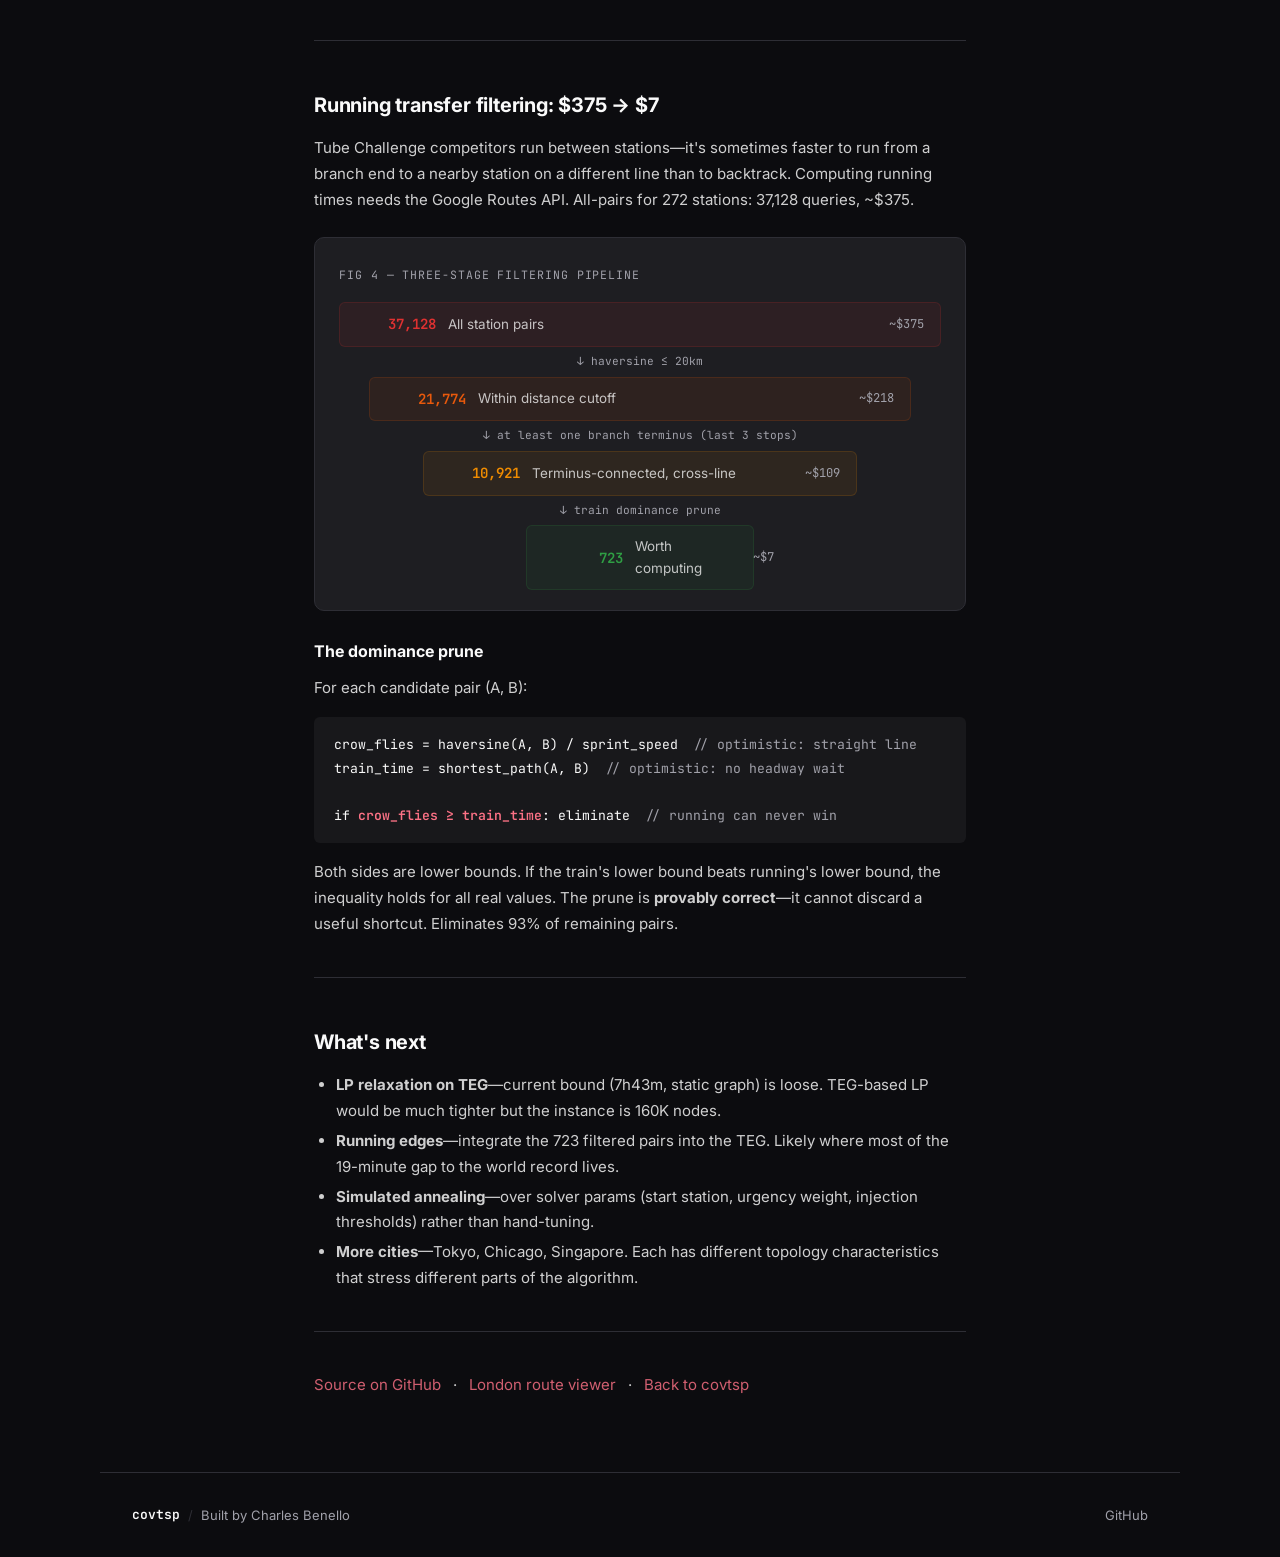
==== commit 6e3634d4: "Update London route to best result: 18h03m from Chesham (272/272) Replace 19h05m sample route with b" ====
--- a/web/blog.html
+++ b/web/blog.html
@@ -207,10 +207,10 @@
     <article class="blog">
         <a href="index.html" class="blog-back">&larr; covtsp</a>
         <div class="blog-date">2026-03-27</div>
-        <h1>19 Minutes from the World Record with a Greedy Heuristic</h1>
+        <h1>17 Minutes from the World Record with a Greedy Heuristic</h1>
         <p class="blog-lead">
             The Guinness record for visiting all 272 London Underground stations is 17h46m.
-            An automated solver on public timetable data does it in 18h05m.
+            An automated solver on public timetable data does it in 18h03m.
             This is how we got there&mdash;and where the remaining gap lives.
         </p>
 
@@ -566,7 +566,7 @@
                     K.O. done &rarr; continue NN<br>
                     40 min saved
                 </div>
-                <div class="cmp-time">18h05m</div>
+                <div class="cmp-time">18h03m</div>
             </div>
         </div>
 
@@ -618,7 +618,7 @@
                 <tr><th>Variant</th><th>Coverage</th><th>Time</th><th>Start</th></tr>
             </thead>
             <tbody>
-                <tr class="best"><td>K.O. prefix + urgency NN</td><td class="ok">272/272</td><td class="ok">18h05m</td><td>Finchley Rd 05:41</td></tr>
+                <tr class="best"><td>K.O. prefix + urgency NN</td><td class="ok">272/272</td><td class="ok">18h03m</td><td>Chesham 05:30</td></tr>
                 <tr><td>K.O. prefix + urgency NN</td><td class="ok">272/272</td><td>18h06m</td><td>Euston Sq 05:44</td></tr>
                 <tr><td>K.O. prefix + NN (no urg)</td><td class="miss">271/272</td><td>17h45m</td><td>Euston Sq 05:44</td></tr>
                 <tr><td>k=1 NN baseline</td><td class="ok">272/272</td><td>18h45m</td><td>Ealing Bwy 06:33</td></tr>
@@ -634,7 +634,7 @@
         <table class="rtable">
             <thead><tr><th>City</th><th>Stations</th><th>Time</th><th>TEG</th></tr></thead>
             <tbody>
-                <tr><td>London Underground</td><td>272</td><td class="ok">18h05m</td><td>160K nodes / 1.26M edges</td></tr>
+                <tr><td>London Underground</td><td>272</td><td class="ok">18h03m</td><td>160K nodes / 1.26M edges</td></tr>
                 <tr><td>NYC Subway</td><td>475</td><td>21h35m</td><td>228K nodes / 656K edges</td></tr>
                 <tr><td>Berlin U-Bahn</td><td>170</td><td>7h53m</td><td>smaller, denser</td></tr>
             </tbody>
--- a/web/style.css
+++ b/web/style.css
@@ -1,47 +1,53 @@
-/* covtsp — Dark/Light theme with portfolio-grade polish */
+/* covtsp — Minimal & Elegant Redesign */
 
 * { margin: 0; padding: 0; box-sizing: border-box; }
 
 /* ── Theme variables ──────────────────────────────────────────── */
 
 :root {
-    --bg: #fafafa;
-    --bg-alt: #f0f0f0;
-    --white: #ffffff;
-    --text: #1a1a1a;
-    --muted: #888888;
-    --border: #e5e5e5;
-    --accent: #f05a28;
-    --accent-hover: #d94f20;
-    --accent-glow: rgba(240, 90, 40, 0.15);
-    --row-hover: #f5f5f5;
-    --card-bg: #ffffff;
-    --nav-bg: rgba(255, 255, 255, 0.85);
-    --code-bg: rgba(240, 90, 40, 0.08);
+    --bg: #FAFAFA;
+    --bg-alt: #F4F4F5;
+    --white: #FFFFFF;
+    --text: #18181B;
+    --muted: #71717A;
+    --border: #E4E4E7;
+    --accent: #F43F5E;
+    --accent-hover: #E11D48;
+    --accent-glow: rgba(244, 63, 94, 0.12);
+    --accent-secondary: #FB7185;
+    --accent-secondary-glow: rgba(251, 113, 133, 0.10);
+    --row-hover: #F4F4F5;
+    --card-bg: #FFFFFF;
+    --nav-bg: rgba(250, 250, 250, 0.85);
+    --code-bg: rgba(244, 63, 94, 0.06);
 }
 
 [data-theme="dark"] {
-    --bg: #0a0a0a;
-    --bg-alt: #111111;
-    --white: #141414;
-    --text: #e5e5e5;
-    --muted: #777777;
-    --border: #222222;
-    --accent: #f05a28;
-    --accent-hover: #ff6b3d;
-    --accent-glow: rgba(240, 90, 40, 0.12);
-    --row-hover: #1a1a1a;
-    --card-bg: #141414;
-    --nav-bg: rgba(10, 10, 10, 0.85);
-    --code-bg: rgba(240, 90, 40, 0.1);
+    --bg: #0C0C0F;
+    --bg-alt: #18181B;
+    --white: #1E1E22;
+    --text: #FAFAFA;
+    --muted: #A1A1AA;
+    --border: #2E2E35;
+    --accent: #FB7185;
+    --accent-hover: #FDA4AF;
+    --accent-glow: rgba(251, 113, 133, 0.14);
+    --accent-secondary: #F43F5E;
+    --accent-secondary-glow: rgba(244, 63, 94, 0.12);
+    --row-hover: #222228;
+    --card-bg: #1E1E22;
+    --nav-bg: rgba(12, 12, 15, 0.92);
+    --code-bg: rgba(251, 113, 133, 0.08);
 }
 
 body {
     font-family: 'Inter', -apple-system, BlinkMacSystemFont, sans-serif;
     background: var(--bg);
     color: var(--text);
-    line-height: 1.5;
+    line-height: 1.6;
     -webkit-font-smoothing: antialiased;
+    text-rendering: optimizeLegibility;
+    position: relative;
 }
 
 .hidden { display: none !important; }
@@ -58,12 +64,17 @@
     display: flex;
     align-items: center;
     justify-content: space-between;
-    padding: 0 24px;
-    height: 52px;
+    padding: 0 32px;
+    height: 56px;
     background: var(--nav-bg);
-    backdrop-filter: blur(16px);
-    -webkit-backdrop-filter: blur(16px);
-    border-bottom: 1px solid var(--border);
+    backdrop-filter: blur(20px);
+    -webkit-backdrop-filter: blur(20px);
+    border-bottom: 1px solid transparent;
+    transition: border-color 0.3s ease;
+}
+
+.nav.nav-scrolled {
+    border-bottom-color: var(--border);
 }
 
 .nav-brand {
@@ -149,7 +160,7 @@
 .btn-primary:hover {
     background: var(--accent-hover);
     transform: translateY(-1px);
-    box-shadow: 0 4px 16px rgba(240, 90, 40, 0.3);
+    box-shadow: 0 4px 16px var(--accent-glow);
 }
 
 .btn-secondary {
@@ -187,75 +198,123 @@
 
 .btn-export:hover { opacity: 0.8; }
 
+/* ── ASCII Background ────────────────────────────────────────── */
+
+#ascii-bg {
+    position: fixed;
+    top: 0;
+    left: 0;
+    width: 100%;
+    height: 100%;
+    z-index: 0;
+    pointer-events: none;
+}
+
+.hero-wrapper {
+    position: relative;
+}
+
+.hero-wrapper, .section, .blog-callout, footer {
+    position: relative;
+    z-index: 1;
+}
+
 /* ── Hero ─────────────────────────────────────────────────────── */
 
 .hero-compact {
-    max-width: 680px;
+    max-width: 780px;
     margin: 0 auto;
-    padding: 120px 32px 40px;
+    padding: 180px 32px 60px;
     text-align: center;
+    position: relative;
 }
 
 .hero-tag {
+    display: inline-block;
     font-family: 'JetBrains Mono', monospace;
     font-size: 12px;
     color: var(--accent);
     text-transform: uppercase;
-    letter-spacing: 0.1em;
+    letter-spacing: 0.12em;
+    margin-bottom: 24px;
+    padding: 6px 14px;
+    border: 1px solid var(--accent-glow);
+    border-radius: 100px;
+    background: var(--accent-glow);
+}
+
+.hero-title {
+    font-size: 56px;
+    font-weight: 700;
+    line-height: 1.1;
     margin-bottom: 20px;
-}
-
-.hero-title {
-    font-size: 36px;
-    font-weight: 700;
-    line-height: 1.2;
-    margin-bottom: 16px;
-    letter-spacing: -0.03em;
+    letter-spacing: -0.04em;
 }
 
 .hero-desc {
-    font-size: 16px;
+    font-size: 18px;
+    font-weight: 400;
     color: var(--muted);
     line-height: 1.7;
-    margin-bottom: 28px;
-    max-width: 560px;
+    margin-bottom: 36px;
+    max-width: 580px;
     margin-left: auto;
     margin-right: auto;
 }
 
+.hero-cta {
+    display: flex;
+    gap: 12px;
+    justify-content: center;
+    margin-bottom: 48px;
+}
+
 .hero-stats {
     display: flex;
-    gap: 32px;
+    gap: 0;
     justify-content: center;
-    padding-top: 24px;
+    padding-top: 32px;
     border-top: 1px solid var(--border);
 }
 
 .hero-stat {
     display: flex;
     flex-direction: column;
+    padding: 0 32px;
+    position: relative;
+}
+
+.hero-stat:not(:last-child)::after {
+    content: '';
+    position: absolute;
+    right: 0;
+    top: 50%;
+    transform: translateY(-50%);
+    width: 1px;
+    height: 28px;
+    background: var(--border);
 }
 
 .hero-stat-value {
     font-family: 'JetBrains Mono', monospace;
-    font-size: 20px;
-    font-weight: 600;
-    color: var(--accent);
+    font-size: 22px;
+    font-weight: 600;
+    color: var(--text);
     line-height: 1.3;
 }
 
 .hero-stat-label {
     font-size: 12px;
     color: var(--muted);
-    margin-top: 2px;
+    margin-top: 4px;
 }
 
 /* ── Sections ─────────────────────────────────────────────────── */
 
 .section {
-    max-width: 960px;
+    max-width: 1080px;
     margin: 0 auto;
-    padding: 80px 32px;
+    padding: 120px 32px;
     border-top: 1px solid var(--border);
 }
 
@@ -264,19 +323,19 @@
     font-size: 11px;
     color: var(--accent);
     text-transform: uppercase;
-    letter-spacing: 0.1em;
-    margin-bottom: 12px;
+    letter-spacing: 0.12em;
+    margin-bottom: 14px;
 }
 
 .section-title {
-    font-size: 30px;
+    font-size: 36px;
     font-weight: 700;
-    margin-bottom: 16px;
-    letter-spacing: -0.02em;
+    margin-bottom: 18px;
+    letter-spacing: -0.03em;
 }
 
 .section-desc {
-    font-size: 16px;
+    font-size: 17px;
     color: var(--muted);
     line-height: 1.7;
     max-width: 640px;
@@ -289,7 +348,7 @@
 }
 
 .section p {
-    font-size: 15px;
+    font-size: 16px;
     color: var(--muted);
     line-height: 1.7;
     margin-bottom: 12px;
@@ -303,16 +362,17 @@
 /* ── Record Comparison ────────────────────────────────────────── */
 
 .record-bars {
-    margin: 40px 0 24px;
+    margin: 48px 0 24px;
     display: flex;
     flex-direction: column;
-    gap: 16px;
+    gap: 24px;
+    max-width: 640px;
 }
 
 .record-row {
     display: flex;
     flex-direction: column;
-    gap: 6px;
+    gap: 8px;
 }
 
 .record-info {
@@ -322,13 +382,13 @@
 }
 
 .record-name {
-    font-size: 14px;
+    font-size: 15px;
     font-weight: 500;
 }
 
 .record-time {
     font-family: 'JetBrains Mono', monospace;
-    font-size: 14px;
+    font-size: 15px;
     font-weight: 600;
     color: var(--muted);
 }
@@ -338,17 +398,17 @@
 }
 
 .record-bar {
-    height: 8px;
-    background: var(--border);
-    border-radius: 4px;
+    height: 20px;
+    background: var(--bg-alt);
+    border-radius: 10px;
     overflow: hidden;
 }
 
 .record-bar-fill {
     height: 100%;
-    border-radius: 4px;
+    border-radius: 10px;
     width: 0;
-    transition: width 1.2s cubic-bezier(0.25, 0.46, 0.45, 0.94);
+    transition: width 1.4s cubic-bezier(0.25, 0.46, 0.45, 0.94);
 }
 
 .record-bar-fill.charles {
@@ -360,7 +420,19 @@
 }
 
 .record-bar-fill.solver {
-    background: #2563eb;
+    background: var(--accent);
+}
+
+.record-gap-badge {
+    display: inline-block;
+    font-family: 'JetBrains Mono', monospace;
+    font-size: 12px;
+    font-weight: 600;
+    color: var(--accent);
+    background: var(--accent-glow);
+    padding: 4px 12px;
+    border-radius: 100px;
+    margin-top: 8px;
 }
 
 .record-footnote {
@@ -370,64 +442,67 @@
     font-style: italic;
 }
 
-/* ── Pipeline ─────────────────────────────────────────────────── */
+/* ── Pipeline (Vertical Timeline) ─────────────────────────────── */
 
 .pipeline {
     display: flex;
-    align-items: stretch;
+    flex-direction: column;
     gap: 0;
-    margin-top: 32px;
-}
+    margin-top: 48px;
+    max-width: 680px;
+}
+
+.pipeline-arrow { display: none; }
 
 .pipeline-step {
-    flex: 1;
-    padding: 24px;
-    background: var(--card-bg);
-    border: 1px solid var(--border);
-    border-radius: 12px;
-    transition: border-color 0.2s;
-}
-
-.pipeline-step:hover {
-    border-color: var(--accent);
-}
-
-.pipeline-arrow {
-    display: flex;
-    align-items: center;
-    padding: 0 8px;
-    flex-shrink: 0;
+    display: grid;
+    grid-template-columns: 56px 1fr;
+    gap: 24px;
+    padding: 32px 0;
+    border-bottom: 1px solid var(--border);
+    position: relative;
+}
+
+.pipeline-step:last-child {
+    border-bottom: none;
+}
+
+.pipeline-step:hover .step-num {
+    color: var(--accent);
 }
 
 .step-num {
     font-family: 'JetBrains Mono', monospace;
-    font-size: 12px;
-    color: var(--accent);
-    margin-bottom: 10px;
-}
-
-.pipeline-step h3 {
-    font-size: 16px;
+    font-size: 28px;
+    font-weight: 600;
+    color: var(--border);
+    transition: color 0.2s ease;
+    line-height: 1;
+    padding-top: 2px;
+}
+
+.step-content h3 {
+    font-size: 18px;
     font-weight: 600;
     margin-bottom: 8px;
 }
 
-.pipeline-step p {
-    font-size: 13px;
-    color: var(--muted);
-    line-height: 1.6;
+.step-content p {
+    font-size: 15px;
+    color: var(--muted);
+    line-height: 1.7;
     margin: 0 0 12px;
 }
 
 .step-stat {
     display: inline-block;
-    padding: 4px 10px;
+    padding: 5px 12px;
     background: var(--code-bg);
     color: var(--accent);
     font-family: 'JetBrains Mono', monospace;
-    font-size: 11px;
+    font-size: 12px;
     font-weight: 500;
-    border-radius: 4px;
+    border-radius: 6px;
 }
 
 /* ── Tech Grid ────────────────────────────────────────────────── */
@@ -435,32 +510,47 @@
 .tech-grid {
     display: grid;
     grid-template-columns: repeat(2, 1fr);
-    gap: 16px;
-    margin-top: 32px;
+    gap: 20px;
+    margin-top: 48px;
 }
 
 .tech-card {
-    padding: 24px;
+    padding: 32px;
     background: var(--card-bg);
     border: 1px solid var(--border);
-    border-radius: 12px;
-    transition: border-color 0.2s;
-}
+    border-radius: 16px;
+    border-top: 2px solid var(--accent);
+    box-shadow: 0 2px 12px rgba(0, 0, 0, 0.06);
+    transition: transform 0.2s ease, box-shadow 0.2s ease;
+}
+
+[data-theme="dark"] .tech-card {
+    box-shadow: 0 2px 12px rgba(0, 0, 0, 0.3);
+}
+
+.tech-card:nth-child(2) { border-top-color: var(--accent-secondary); }
+.tech-card:nth-child(3) { border-top-color: var(--accent-secondary); }
+.tech-card:nth-child(4) { border-top-color: var(--accent); }
 
 .tech-card:hover {
-    border-color: var(--accent);
+    transform: translateY(-2px);
+    box-shadow: 0 8px 32px rgba(0, 0, 0, 0.06);
+}
+
+[data-theme="dark"] .tech-card:hover {
+    box-shadow: 0 8px 32px rgba(0, 0, 0, 0.3);
 }
 
 .tech-card h4 {
-    font-size: 15px;
-    font-weight: 600;
-    margin-bottom: 8px;
+    font-size: 16px;
+    font-weight: 600;
+    margin-bottom: 10px;
 }
 
 .tech-card p {
-    font-size: 13px;
-    color: var(--muted);
-    line-height: 1.6;
+    font-size: 14px;
+    color: var(--muted);
+    line-height: 1.7;
     margin: 0;
 }
 
@@ -468,37 +558,66 @@
 
 .cities-section {
     padding-top: 24px !important;
-    padding-bottom: 48px !important;
+    padding-bottom: 60px !important;
     border-top: none !important;
 }
 
 .city-grid {
     display: grid;
     grid-template-columns: repeat(3, 1fr);
-    gap: 16px;
-    max-width: 680px;
+    gap: 20px;
+    max-width: 1080px;
     margin: 0 auto;
 }
 
 .city-card {
-    padding: 20px 16px;
+    padding: 28px 24px;
     background: var(--card-bg);
     border: 1px solid var(--border);
-    border-radius: 12px;
-    text-align: center;
+    border-left: 3px solid var(--border);
+    border-radius: 16px;
+    text-align: left;
     text-decoration: none;
     color: var(--text);
-    transition: transform 0.2s, border-color 0.2s, box-shadow 0.2s;
+    transition: transform 0.2s ease, border-color 0.2s ease, box-shadow 0.2s ease;
     display: flex;
     flex-direction: column;
-    align-items: center;
-    gap: 4px;
-}
+    gap: 6px;
+    position: relative;
+    box-shadow: 0 2px 12px rgba(0, 0, 0, 0.06);
+}
+
+[data-theme="dark"] .city-card {
+    box-shadow: 0 2px 12px rgba(0, 0, 0, 0.3);
+}
+
+.city-card:nth-child(1) { border-left-color: var(--accent); }
+.city-card:nth-child(2) { border-left-color: var(--accent-secondary); }
+.city-card:nth-child(3) { border-left-color: var(--muted); }
 
 .city-card:hover {
-    transform: translateY(-4px);
-    border-color: var(--accent);
-    box-shadow: 0 8px 24px var(--accent-glow);
+    transform: translateY(-3px);
+    box-shadow: 0 12px 32px rgba(0, 0, 0, 0.08);
+}
+
+[data-theme="dark"] .city-card:hover {
+    box-shadow: 0 12px 32px rgba(0, 0, 0, 0.4);
+}
+
+.city-card .card-arrow {
+    position: absolute;
+    right: 20px;
+    top: 50%;
+    transform: translateY(-50%);
+    color: var(--muted);
+    opacity: 0;
+    transition: opacity 0.2s ease, transform 0.2s ease;
+    font-size: 18px;
+}
+
+.city-card:hover .card-arrow {
+    opacity: 1;
+    transform: translateY(-50%) translateX(4px);
 }
 
 .city-card.upcoming {
@@ -513,19 +632,19 @@
 }
 
 .city-card h3 {
+    font-size: 16px;
+    font-weight: 600;
+}
+
+.city-stat {
+    font-family: 'JetBrains Mono', monospace;
+    font-size: 13px;
+    color: var(--muted);
+}
+
+.city-status {
+    font-family: 'JetBrains Mono', monospace;
     font-size: 15px;
-    font-weight: 600;
-}
-
-.city-stat {
-    font-family: 'JetBrains Mono', monospace;
-    font-size: 12px;
-    color: var(--muted);
-}
-
-.city-status {
-    font-family: 'JetBrains Mono', monospace;
-    font-size: 13px;
     font-weight: 600;
 }
 
@@ -536,21 +655,26 @@
 .city-status.pending {
     color: var(--muted);
     font-weight: 400;
-    font-size: 12px;
+    font-size: 13px;
 }
 
 /* ── Footer ───────────────────────────────────────────────────── */
 
 footer {
-    max-width: 960px;
+    max-width: 1080px;
     margin: 0 auto;
-    padding: 24px 32px;
+    padding: 32px 32px;
     border-top: 1px solid var(--border);
     display: flex;
     justify-content: space-between;
     align-items: center;
-    font-size: 12px;
-    color: var(--muted);
+    font-size: 13px;
+    color: var(--muted);
+}
+
+.footer-links {
+    display: flex;
+    gap: 20px;
 }
 
 .footer-left {
@@ -577,12 +701,55 @@
 
 footer a:hover { color: var(--text); }
 
+/* ── Blog Callout ─────────────────────────────────────────────── */
+
+.blog-callout {
+    max-width: 1080px;
+    margin: 0 auto;
+    padding: 0 32px;
+}
+
+.blog-callout a {
+    display: flex;
+    align-items: center;
+    justify-content: space-between;
+    padding: 20px 24px;
+    background: var(--card-bg);
+    border: 1px solid var(--border);
+    border-left: 3px solid var(--accent);
+    border-radius: 12px;
+    color: var(--text);
+    text-decoration: none;
+    font-size: 15px;
+    font-weight: 500;
+    transition: transform 0.2s ease, box-shadow 0.2s ease;
+}
+
+.blog-callout a:hover {
+    transform: translateY(-2px);
+    box-shadow: 0 8px 24px rgba(0, 0, 0, 0.06);
+}
+
+[data-theme="dark"] .blog-callout a:hover {
+    box-shadow: 0 8px 24px rgba(0, 0, 0, 0.3);
+}
+
+.blog-callout .callout-arrow {
+    color: var(--accent);
+    font-size: 18px;
+    transition: transform 0.2s ease;
+}
+
+.blog-callout a:hover .callout-arrow {
+    transform: translateX(4px);
+}
+
 /* ── Scroll Reveal ────────────────────────────────────────────── */
 
 .reveal {
     opacity: 0;
-    transform: translateY(24px);
-    transition: opacity 0.7s ease, transform 0.7s ease;
+    transform: translateY(20px);
+    transition: opacity 0.6s ease, transform 0.6s ease;
 }
 
 .reveal.visible {
@@ -590,61 +757,105 @@
     transform: translateY(0);
 }
 
+/* Staggered children */
+.reveal.visible .stagger-child {
+    opacity: 1;
+    transform: translateY(0);
+}
+
+.stagger-child {
+    opacity: 0;
+    transform: translateY(12px);
+    transition: opacity 0.4s ease, transform 0.4s ease;
+}
+
+/* ── Reduced Motion ──────────────────────────────────────────── */
+
+@media (prefers-reduced-motion: reduce) {
+    .reveal,
+    .stagger-child,
+    .record-bar-fill,
+    .city-card,
+    .tech-card,
+    .blog-callout a {
+        transition: none !important;
+        transform: none !important;
+        opacity: 1 !important;
+    }
+}
+
 /* ── Responsive ───────────────────────────────────────────────── */
 
 @media (max-width: 900px) {
-    .pipeline {
+    .tech-grid {
+        grid-template-columns: 1fr;
+    }
+
+    .pipeline-step {
+        grid-template-columns: 40px 1fr;
+        gap: 16px;
+    }
+
+    .step-num {
+        font-size: 22px;
+    }
+}
+
+@media (max-width: 640px) {
+    .hero-compact {
+        padding: 140px 20px 40px;
+    }
+
+    .hero-title {
+        font-size: 36px;
+    }
+
+    .hero-desc {
+        font-size: 16px;
+    }
+
+    .section-title {
+        font-size: 28px;
+    }
+
+    .hero-stats {
+        flex-direction: column;
+        gap: 16px;
+        align-items: center;
+    }
+
+    .hero-stat::after {
+        display: none;
+    }
+
+    .hero-cta {
+        flex-direction: column;
+        align-items: center;
+    }
+
+    .city-grid {
+        grid-template-columns: 1fr;
+        max-width: 400px;
+    }
+
+    .section {
+        padding: 80px 20px;
+    }
+
+    footer {
         flex-direction: column;
         gap: 12px;
-    }
-
-    .pipeline-arrow {
-        display: none;
-    }
-
-    .tech-grid {
-        grid-template-columns: 1fr;
-    }
-}
-
-@media (max-width: 640px) {
-    .hero-compact {
-        padding: 100px 20px 32px;
-    }
-
-    .hero-title {
-        font-size: 28px;
-    }
-
-    .section-title {
-        font-size: 24px;
-    }
-
-    .hero-stats {
-        flex-direction: column;
-        gap: 12px;
-        align-items: center;
-    }
-
-    .city-grid {
-        grid-template-columns: 1fr;
-        max-width: 300px;
-    }
-
-    .section {
-        padding: 60px 20px;
-    }
-
-    footer {
-        flex-direction: column;
-        gap: 8px;
         text-align: center;
+    }
+
+    .blog-callout {
+        padding: 0 20px;
     }
 }
 
 @media (max-width: 480px) {
     .hero-title {
-        font-size: 24px;
+        font-size: 30px;
     }
 
     .nav {
@@ -653,6 +864,16 @@
 
     .nav-right {
         gap: 10px;
+    }
+
+    .pipeline-step {
+        grid-template-columns: 32px 1fr;
+        gap: 12px;
+        padding: 24px 0;
+    }
+
+    .step-num {
+        font-size: 18px;
     }
 }
 
@@ -705,7 +926,7 @@
     width: 100%;
     height: 60vh;
     min-height: 350px;
-    margin-top: 52px;
+    margin-top: 56px;
 }
 
 .leaflet-control-attribution { font-size: 9px !important; opacity: 0.6; }
@@ -731,7 +952,7 @@
 
 .stat-value {
     font-family: 'JetBrains Mono', monospace;
-    font-size: 22px;
+    font-size: 26px;
     font-weight: 600;
     line-height: 1.2;
 }
@@ -943,7 +1164,7 @@
     background: var(--accent);
     border-radius: 50%;
     border: 2px solid white;
-    box-shadow: 0 0 4px rgba(240, 90, 40, 0.4);
+    box-shadow: 0 0 4px var(--accent-glow);
 }
 
 .anim-head {
@@ -952,7 +1173,7 @@
     background: var(--accent);
     border-radius: 50%;
     border: 2px solid white;
-    box-shadow: 0 0 8px rgba(240, 90, 40, 0.6);
+    box-shadow: 0 0 8px var(--accent-glow);
     animation: pulse-head 1s ease-in-out infinite;
 }
 
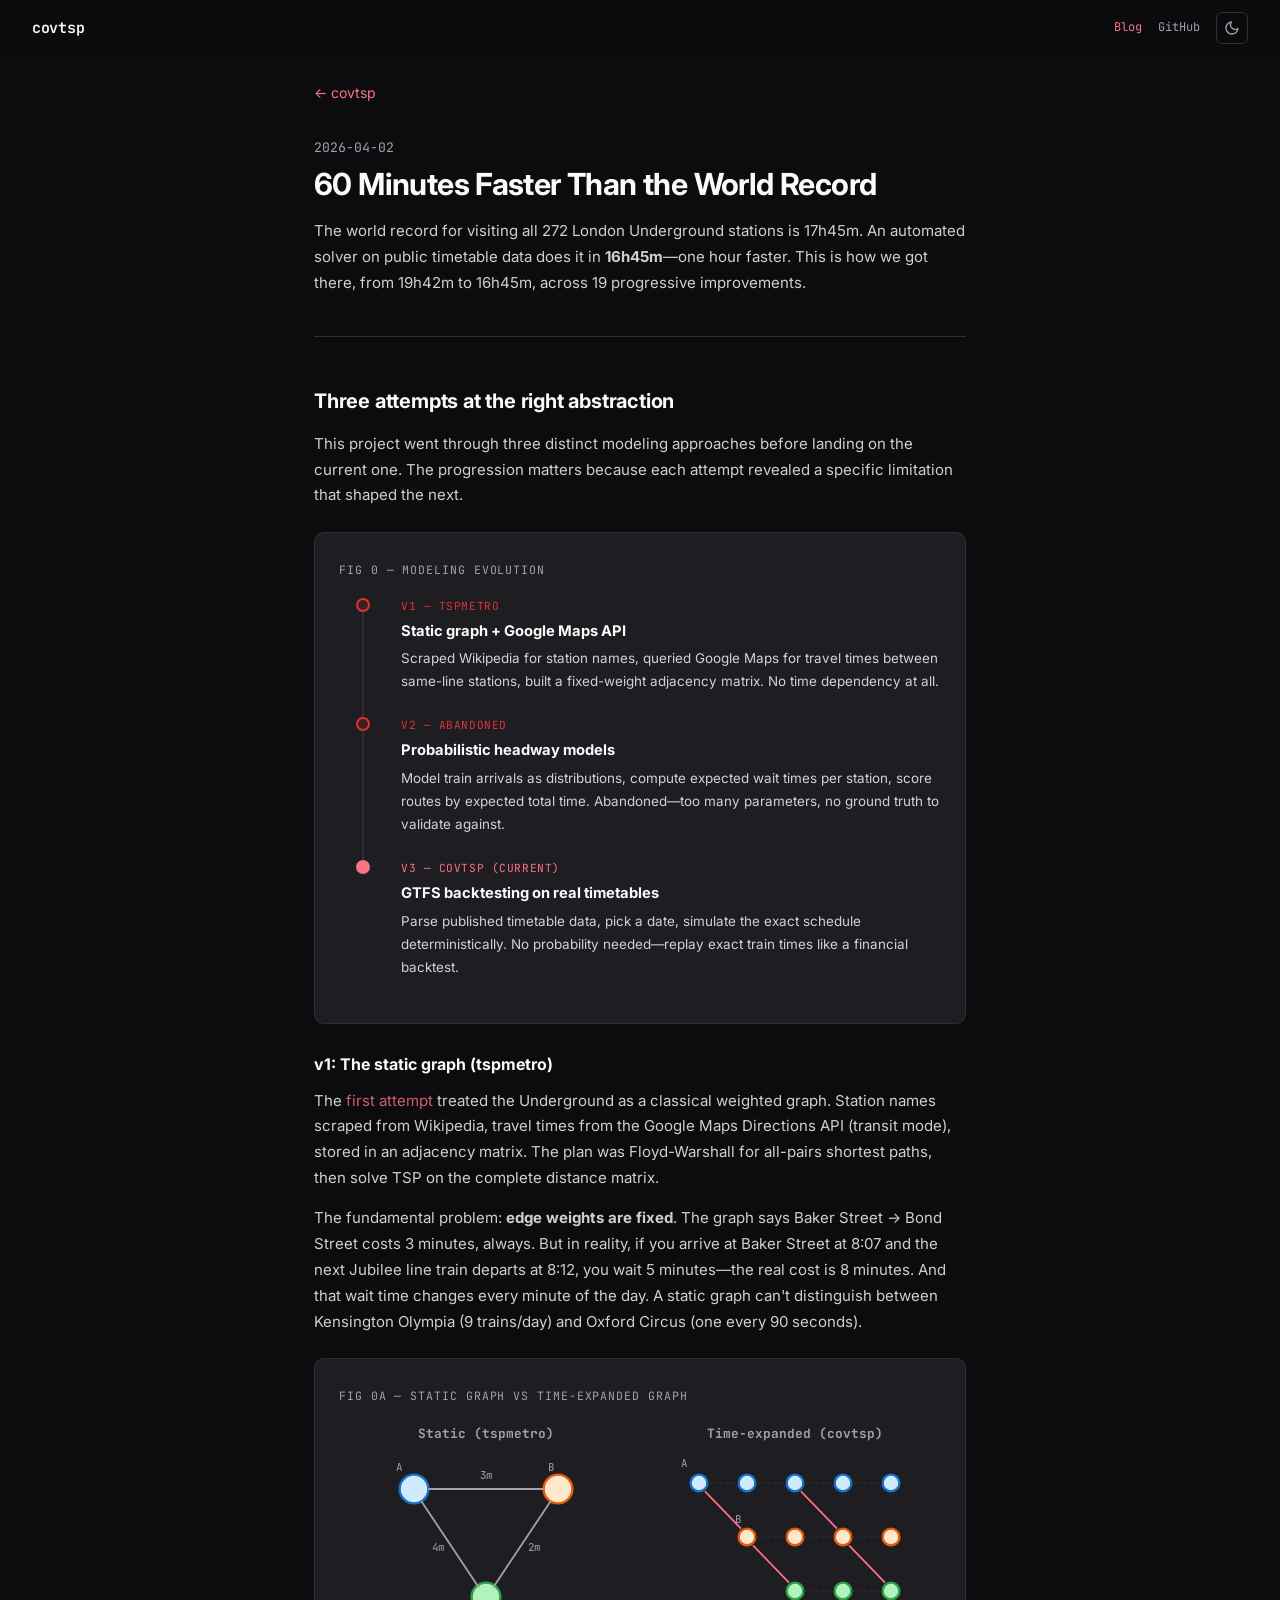
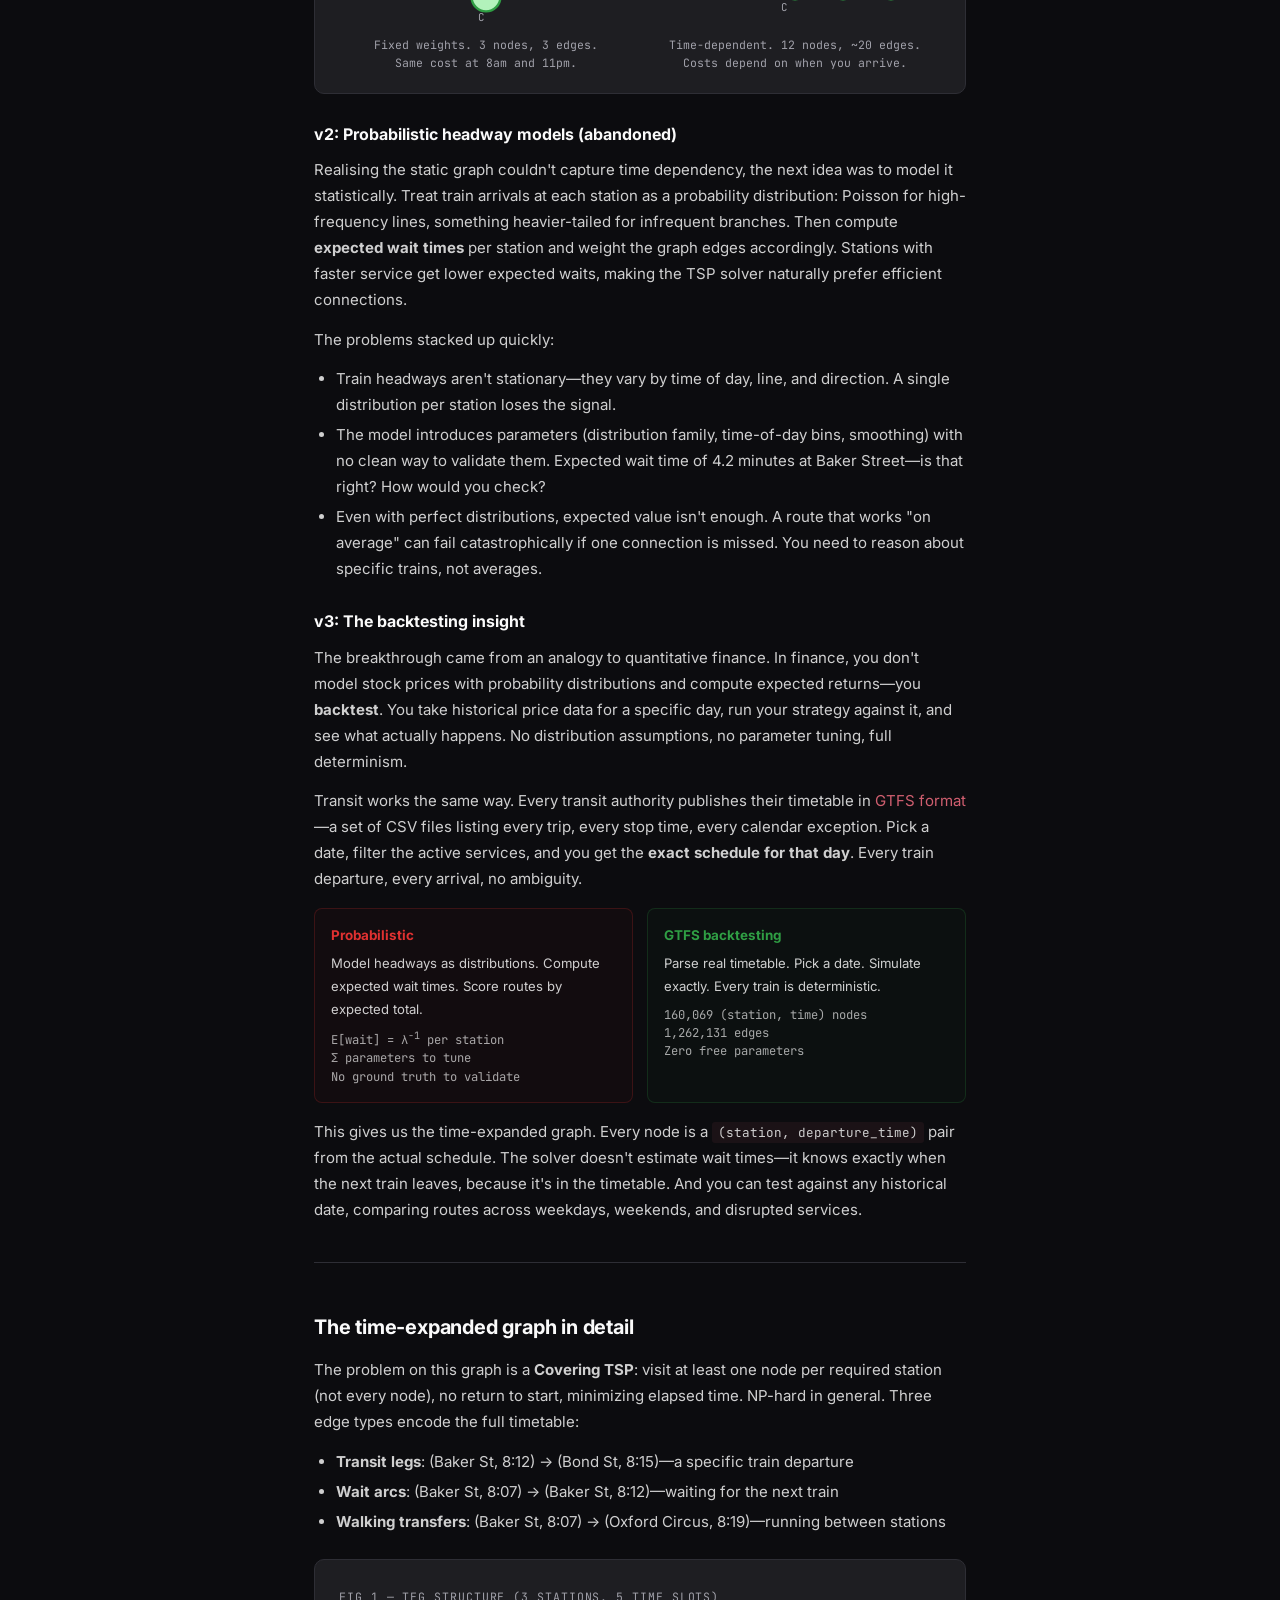
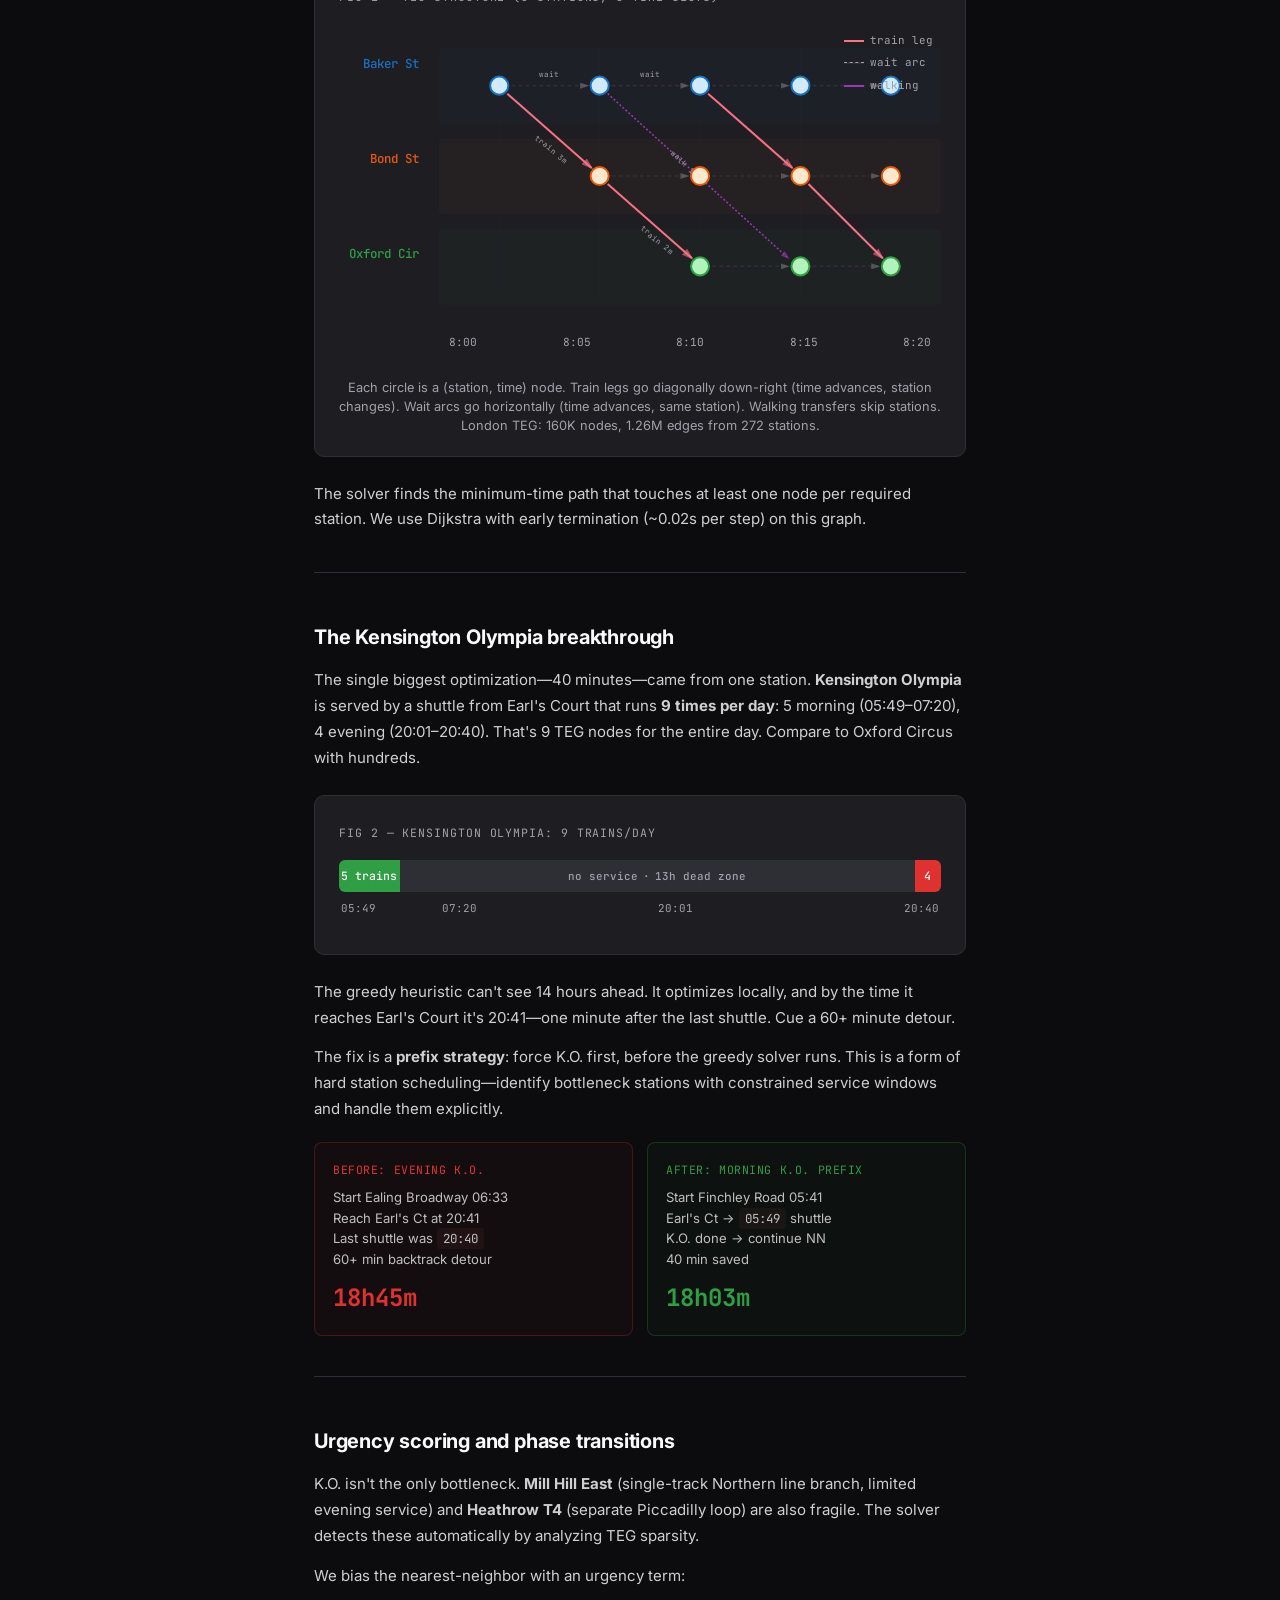
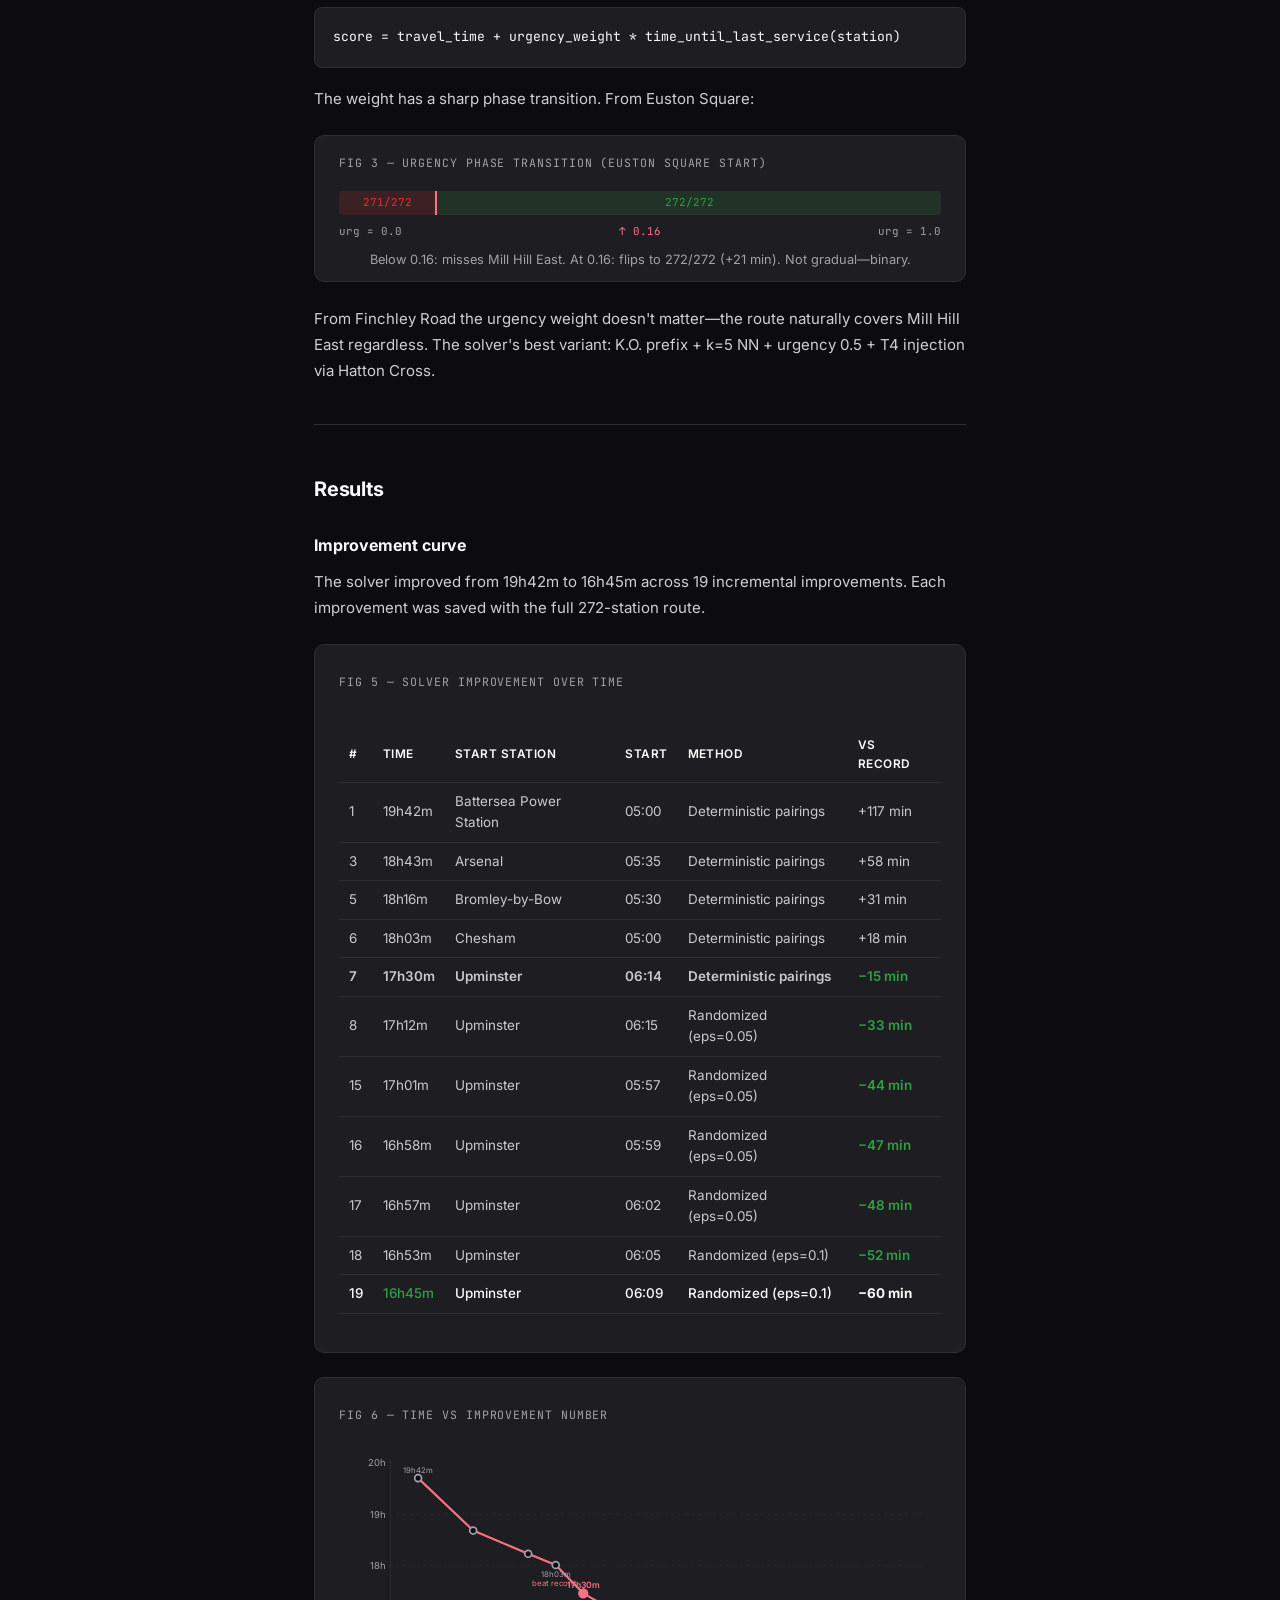
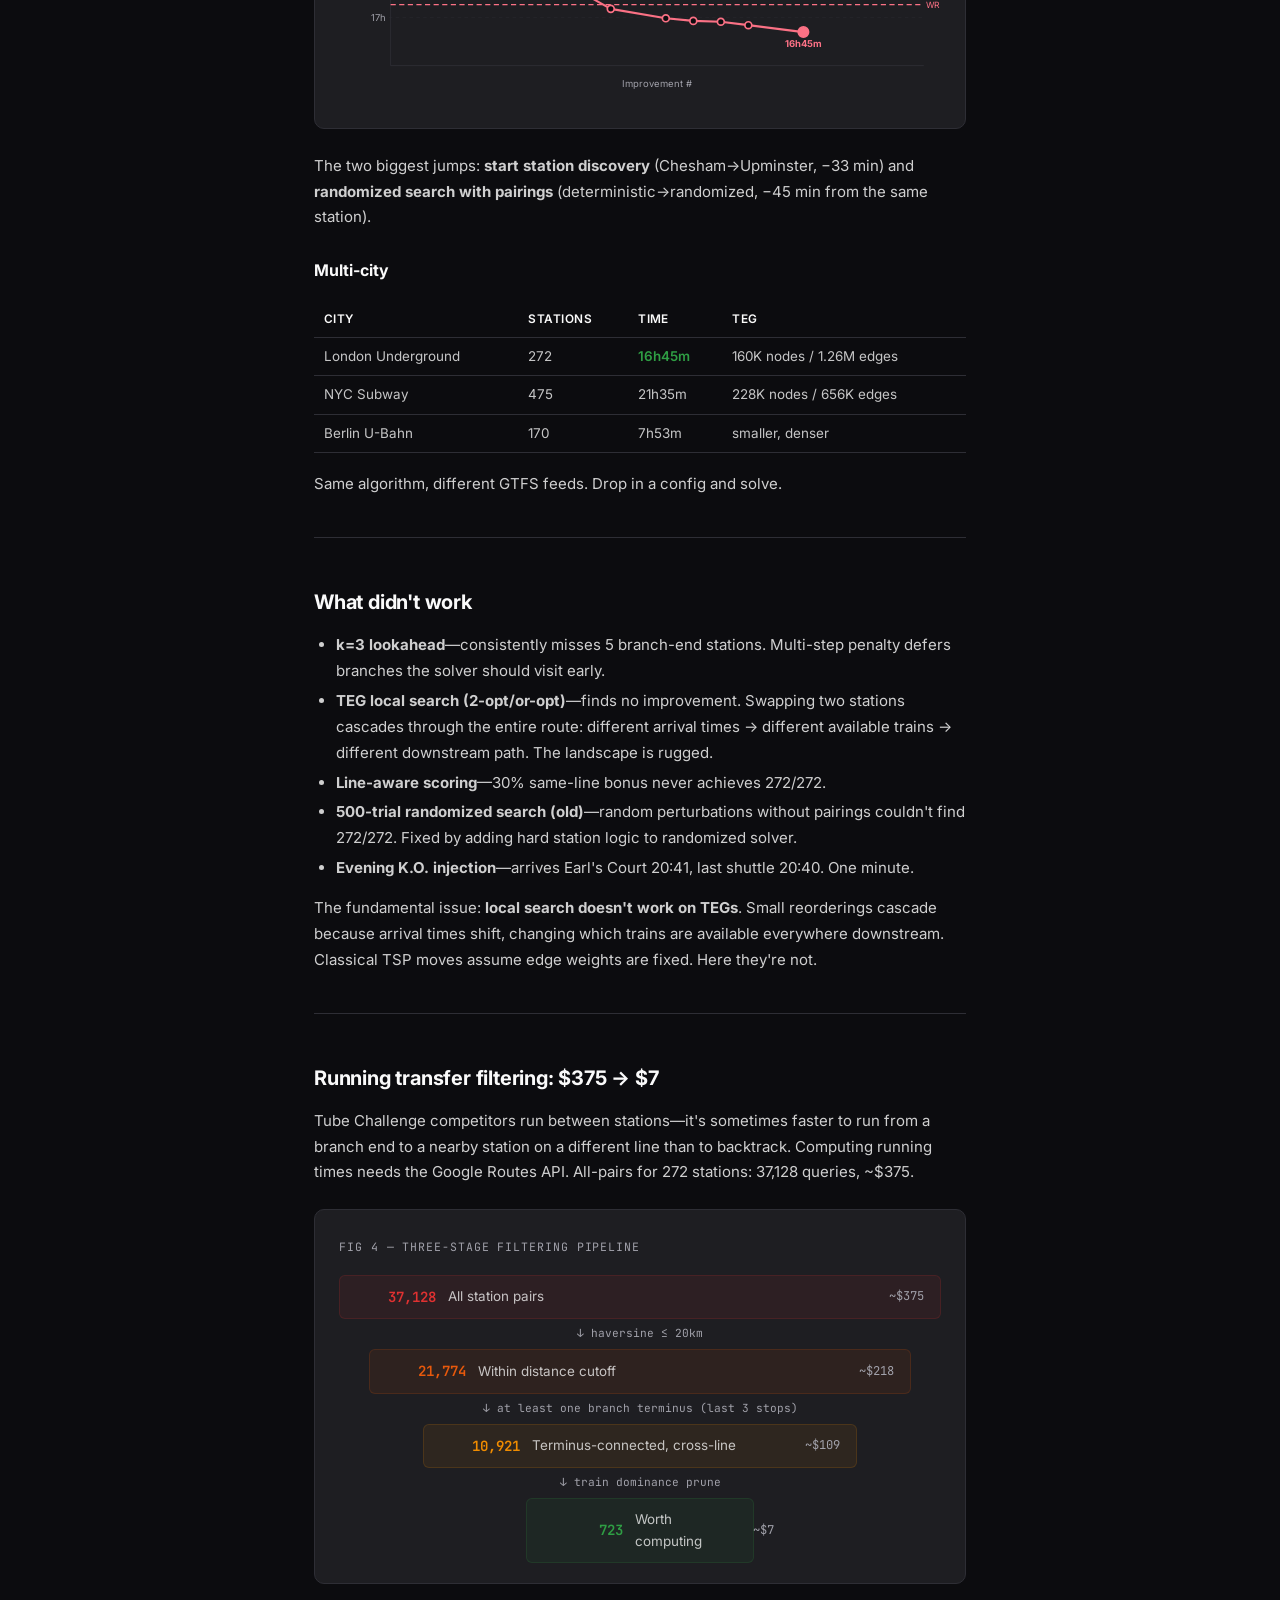
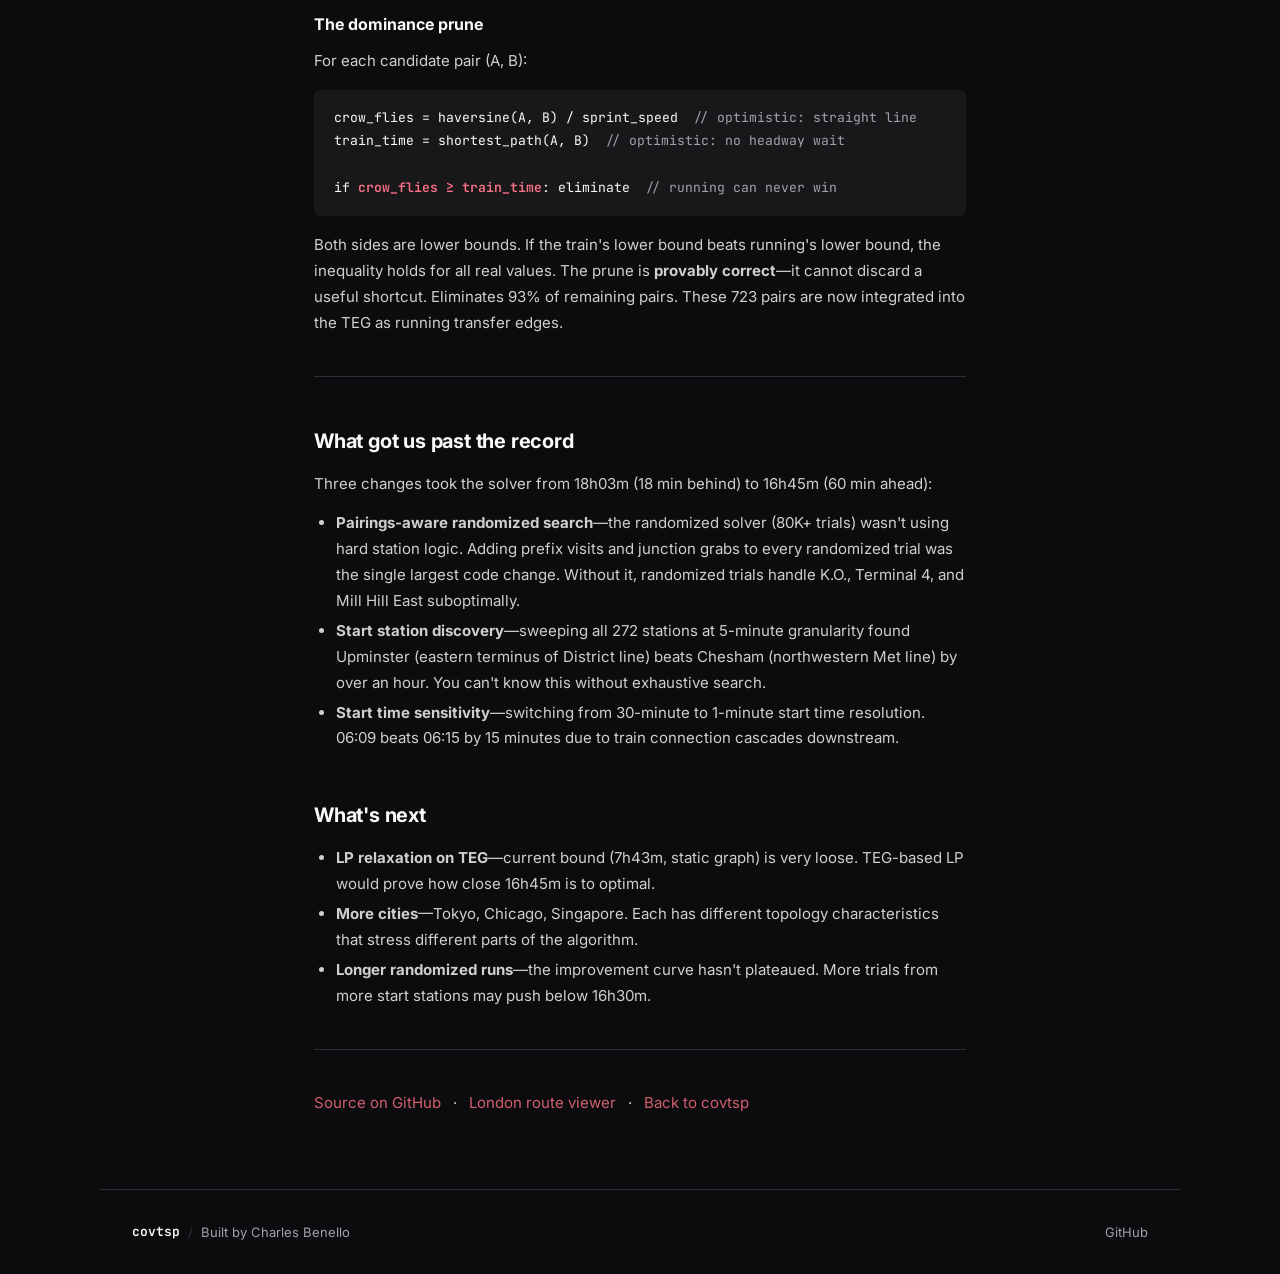
==== commit 0c1b518a: "16h45m: 60 min under world record — update website, blog, all references - index.html: London card s" ====
--- a/web/blog.html
+++ b/web/blog.html
@@ -206,12 +206,12 @@
 
     <article class="blog">
         <a href="index.html" class="blog-back">&larr; covtsp</a>
-        <div class="blog-date">2026-03-27</div>
-        <h1>17 Minutes from the World Record with a Greedy Heuristic</h1>
+        <div class="blog-date">2026-04-02</div>
+        <h1>60 Minutes Faster Than the World Record</h1>
         <p class="blog-lead">
-            The Guinness record for visiting all 272 London Underground stations is 17h46m.
-            An automated solver on public timetable data does it in 18h03m.
-            This is how we got there&mdash;and where the remaining gap lives.
+            The world record for visiting all 272 London Underground stations is 17h45m.
+            An automated solver on public timetable data does it in <strong>16h45m</strong>&mdash;one hour faster.
+            This is how we got there, from 19h42m to 16h45m, across 19 progressive improvements.
         </p>
 
         <hr>
@@ -613,28 +613,93 @@
 
         <!-- ==================== Results ==================== -->
         <h2>Results</h2>
-        <table class="rtable">
-            <thead>
-                <tr><th>Variant</th><th>Coverage</th><th>Time</th><th>Start</th></tr>
-            </thead>
-            <tbody>
-                <tr class="best"><td>K.O. prefix + urgency NN</td><td class="ok">272/272</td><td class="ok">18h03m</td><td>Chesham 05:30</td></tr>
-                <tr><td>K.O. prefix + urgency NN</td><td class="ok">272/272</td><td>18h06m</td><td>Euston Sq 05:44</td></tr>
-                <tr><td>K.O. prefix + NN (no urg)</td><td class="miss">271/272</td><td>17h45m</td><td>Euston Sq 05:44</td></tr>
-                <tr><td>k=1 NN baseline</td><td class="ok">272/272</td><td>18h45m</td><td>Ealing Bwy 06:33</td></tr>
-                <tr><td>Urgency NN + T4 inject</td><td class="miss">271/272</td><td>17h47m</td><td>Ealing Bwy 06:33</td></tr>
-            </tbody>
-        </table>
-        <p>
-            Sharp coverage-speed tradeoff: dropping one station saves 20&ndash;40 min. The last stations are always
-            branch ends with sparse service&mdash;they dominate the cost.
+
+        <h3>Improvement curve</h3>
+        <p>
+            The solver improved from 19h42m to 16h45m across 19 incremental improvements.
+            Each improvement was saved with the full 272-station route.
+        </p>
+
+        <div class="fig">
+            <div class="fig-label">Fig 5 &mdash; Solver improvement over time</div>
+            <div style="width:100%;overflow-x:auto;">
+                <table class="rtable">
+                    <thead>
+                        <tr><th>#</th><th>Time</th><th>Start Station</th><th>Start</th><th>Method</th><th>vs Record</th></tr>
+                    </thead>
+                    <tbody>
+                        <tr><td>1</td><td>19h42m</td><td>Battersea Power Station</td><td>05:00</td><td>Deterministic pairings</td><td>+117 min</td></tr>
+                        <tr><td>3</td><td>18h43m</td><td>Arsenal</td><td>05:35</td><td>Deterministic pairings</td><td>+58 min</td></tr>
+                        <tr><td>5</td><td>18h16m</td><td>Bromley-by-Bow</td><td>05:30</td><td>Deterministic pairings</td><td>+31 min</td></tr>
+                        <tr><td>6</td><td>18h03m</td><td>Chesham</td><td>05:00</td><td>Deterministic pairings</td><td>+18 min</td></tr>
+                        <tr style="font-weight:600"><td>7</td><td>17h30m</td><td>Upminster</td><td>06:14</td><td>Deterministic pairings</td><td class="ok">&minus;15 min</td></tr>
+                        <tr><td>8</td><td>17h12m</td><td>Upminster</td><td>06:15</td><td>Randomized (eps=0.05)</td><td class="ok">&minus;33 min</td></tr>
+                        <tr><td>15</td><td>17h01m</td><td>Upminster</td><td>05:57</td><td>Randomized (eps=0.05)</td><td class="ok">&minus;44 min</td></tr>
+                        <tr><td>16</td><td>16h58m</td><td>Upminster</td><td>05:59</td><td>Randomized (eps=0.05)</td><td class="ok">&minus;47 min</td></tr>
+                        <tr><td>17</td><td>16h57m</td><td>Upminster</td><td>06:02</td><td>Randomized (eps=0.05)</td><td class="ok">&minus;48 min</td></tr>
+                        <tr><td>18</td><td>16h53m</td><td>Upminster</td><td>06:05</td><td>Randomized (eps=0.1)</td><td class="ok">&minus;52 min</td></tr>
+                        <tr class="best"><td>19</td><td class="ok">16h45m</td><td>Upminster</td><td>06:09</td><td>Randomized (eps=0.1)</td><td class="ok"><strong>&minus;60 min</strong></td></tr>
+                    </tbody>
+                </table>
+            </div>
+        </div>
+
+        <!-- SVG improvement chart -->
+        <div class="fig">
+            <div class="fig-label">Fig 6 &mdash; Time vs improvement number</div>
+            <svg viewBox="0 0 700 300" style="width:100%;max-width:700px;font-family:'Inter',sans-serif;">
+                <!-- Grid -->
+                <line x1="60" y1="20" x2="60" y2="260" stroke="var(--border)" stroke-width="1"/>
+                <line x1="60" y1="260" x2="680" y2="260" stroke="var(--border)" stroke-width="1"/>
+                <!-- Y-axis labels -->
+                <text x="55" y="28" text-anchor="end" fill="var(--muted)" font-size="11">20h</text>
+                <line x1="58" y1="24" x2="62" y2="24" stroke="var(--border)"/>
+                <text x="55" y="88" text-anchor="end" fill="var(--muted)" font-size="11">19h</text>
+                <line x1="58" y1="84" x2="680" y2="84" stroke="var(--border)" stroke-width="0.5" stroke-dasharray="4"/>
+                <text x="55" y="148" text-anchor="end" fill="var(--muted)" font-size="11">18h</text>
+                <line x1="58" y1="144" x2="680" y2="144" stroke="var(--border)" stroke-width="0.5" stroke-dasharray="4"/>
+                <text x="55" y="208" text-anchor="end" fill="var(--muted)" font-size="11">17h</text>
+                <line x1="58" y1="204" x2="680" y2="204" stroke="var(--border)" stroke-width="0.5" stroke-dasharray="4"/>
+                <!-- World record line -->
+                <line x1="60" y1="189" x2="680" y2="189" stroke="var(--accent)" stroke-width="1.5" stroke-dasharray="6,4"/>
+                <text x="682" y="193" fill="var(--accent)" font-size="10" text-anchor="start">WR 17h45m</text>
+                <!-- Data points: y = 260 - (time_h - 16) * 60 where 16h=260, 20h=20 -->
+                <!-- 19h42m=42, 18h43m=103, 18h16m=130, 18h03m=143, 17h30m=176, 17h12m=194, 17h01m=205, 16h58m=208, 16h57m=209, 16h53m=213, 16h45m=221 -->
+                <polyline points="92,42 156,103 220,130 252,143 284,176 316,194 380,205 412,208 444,209 476,213 540,221" fill="none" stroke="var(--accent)" stroke-width="2.5" stroke-linejoin="round"/>
+                <!-- Dots -->
+                <circle cx="92" cy="42" r="4" fill="var(--bg)" stroke="var(--muted)" stroke-width="2"/>
+                <circle cx="156" cy="103" r="4" fill="var(--bg)" stroke="var(--muted)" stroke-width="2"/>
+                <circle cx="220" cy="130" r="4" fill="var(--bg)" stroke="var(--muted)" stroke-width="2"/>
+                <circle cx="252" cy="143" r="4" fill="var(--bg)" stroke="var(--muted)" stroke-width="2"/>
+                <circle cx="284" cy="176" r="5" fill="var(--accent)" stroke="var(--accent)" stroke-width="2"/>
+                <circle cx="316" cy="194" r="4" fill="var(--bg)" stroke="var(--accent)" stroke-width="2"/>
+                <circle cx="380" cy="205" r="4" fill="var(--bg)" stroke="var(--accent)" stroke-width="2"/>
+                <circle cx="412" cy="208" r="4" fill="var(--bg)" stroke="var(--accent)" stroke-width="2"/>
+                <circle cx="444" cy="209" r="4" fill="var(--bg)" stroke="var(--accent)" stroke-width="2"/>
+                <circle cx="476" cy="213" r="4" fill="var(--bg)" stroke="var(--accent)" stroke-width="2"/>
+                <circle cx="540" cy="221" r="6" fill="var(--accent)" stroke="var(--accent)" stroke-width="2"/>
+                <!-- Labels for key points -->
+                <text x="92" y="36" text-anchor="middle" fill="var(--muted)" font-size="9">19h42m</text>
+                <text x="252" y="157" text-anchor="middle" fill="var(--muted)" font-size="9">18h03m</text>
+                <text x="284" y="170" text-anchor="middle" fill="var(--accent)" font-size="10" font-weight="600">17h30m</text>
+                <text x="540" y="238" text-anchor="middle" fill="var(--accent)" font-size="11" font-weight="700">16h45m</text>
+                <!-- X-axis label -->
+                <text x="370" y="285" text-anchor="middle" fill="var(--muted)" font-size="11">Improvement #</text>
+                <!-- Annotation -->
+                <text x="284" y="168" text-anchor="end" fill="var(--accent)" font-size="9" dx="-8">beat record</text>
+            </svg>
+        </div>
+
+        <p>
+            The two biggest jumps: <strong>start station discovery</strong> (Chesham&rarr;Upminster, &minus;33 min)
+            and <strong>randomized search with pairings</strong> (deterministic&rarr;randomized, &minus;45 min from the same station).
         </p>
 
         <h3>Multi-city</h3>
         <table class="rtable">
             <thead><tr><th>City</th><th>Stations</th><th>Time</th><th>TEG</th></tr></thead>
             <tbody>
-                <tr><td>London Underground</td><td>272</td><td class="ok">18h03m</td><td>160K nodes / 1.26M edges</td></tr>
+                <tr><td>London Underground</td><td>272</td><td class="ok">16h45m</td><td>160K nodes / 1.26M edges</td></tr>
                 <tr><td>NYC Subway</td><td>475</td><td>21h35m</td><td>228K nodes / 656K edges</td></tr>
                 <tr><td>Berlin U-Bahn</td><td>170</td><td>7h53m</td><td>smaller, denser</td></tr>
             </tbody>
@@ -649,7 +714,7 @@
             <li><strong>k=3 lookahead</strong>&mdash;consistently misses 5 branch-end stations. Multi-step penalty defers branches the solver should visit early.</li>
             <li><strong>TEG local search (2-opt/or-opt)</strong>&mdash;finds no improvement. Swapping two stations cascades through the entire route: different arrival times &rarr; different available trains &rarr; different downstream path. The landscape is rugged.</li>
             <li><strong>Line-aware scoring</strong>&mdash;30% same-line bonus never achieves 272/272.</li>
-            <li><strong>500-trial randomized search</strong>&mdash;random perturbations from top starts couldn't find 272/272 with K.O. forced.</li>
+            <li><strong>500-trial randomized search (old)</strong>&mdash;random perturbations without pairings couldn't find 272/272. Fixed by adding hard station logic to randomized solver.</li>
             <li><strong>Evening K.O. injection</strong>&mdash;arrives Earl's Court 20:41, last shuttle 20:40. One minute.</li>
         </ul>
         <p>
@@ -708,18 +773,26 @@
         <p>
             Both sides are lower bounds. If the train's lower bound beats running's lower bound,
             the inequality holds for all real values. The prune is <strong>provably correct</strong>&mdash;it
-            cannot discard a useful shortcut. Eliminates 93% of remaining pairs.
+            cannot discard a useful shortcut. Eliminates 93% of remaining pairs. These 723 pairs are now integrated into the TEG as running transfer edges.
         </p>
 
         <hr>
+
+        <!-- ==================== What got us past the record ==================== -->
+        <h2>What got us past the record</h2>
+        <p>Three changes took the solver from 18h03m (18 min behind) to 16h45m (60 min ahead):</p>
+        <ul>
+            <li><strong>Pairings-aware randomized search</strong>&mdash;the randomized solver (80K+ trials) wasn't using hard station logic. Adding prefix visits and junction grabs to every randomized trial was the single largest code change. Without it, randomized trials handle K.O., Terminal 4, and Mill Hill East suboptimally.</li>
+            <li><strong>Start station discovery</strong>&mdash;sweeping all 272 stations at 5-minute granularity found Upminster (eastern terminus of District line) beats Chesham (northwestern Met line) by over an hour. You can't know this without exhaustive search.</li>
+            <li><strong>Start time sensitivity</strong>&mdash;switching from 30-minute to 1-minute start time resolution. 06:09 beats 06:15 by 15 minutes due to train connection cascades downstream.</li>
+        </ul>
 
         <!-- ==================== What's next ==================== -->
         <h2>What's next</h2>
         <ul>
-            <li><strong>LP relaxation on TEG</strong>&mdash;current bound (7h43m, static graph) is loose. TEG-based LP would be much tighter but the instance is 160K nodes.</li>
-            <li><strong>Running edges</strong>&mdash;integrate the 723 filtered pairs into the TEG. Likely where most of the 19-minute gap to the world record lives.</li>
-            <li><strong>Simulated annealing</strong>&mdash;over solver params (start station, urgency weight, injection thresholds) rather than hand-tuning.</li>
+            <li><strong>LP relaxation on TEG</strong>&mdash;current bound (7h43m, static graph) is very loose. TEG-based LP would prove how close 16h45m is to optimal.</li>
             <li><strong>More cities</strong>&mdash;Tokyo, Chicago, Singapore. Each has different topology characteristics that stress different parts of the algorithm.</li>
+            <li><strong>Longer randomized runs</strong>&mdash;the improvement curve hasn't plateaued. More trials from more start stations may push below 16h30m.</li>
         </ul>
 
         <hr>
--- a/web/style.css
+++ b/web/style.css
@@ -5,20 +5,20 @@
 /* ── Theme variables ──────────────────────────────────────────── */
 
 :root {
-    --bg: #FAFAFA;
-    --bg-alt: #F4F4F5;
-    --white: #FFFFFF;
-    --text: #18181B;
-    --muted: #71717A;
-    --border: #E4E4E7;
+    --bg: #E8E4DF;
+    --bg-alt: #DED9D4;
+    --white: #F0ECE7;
+    --text: #1C1917;
+    --muted: #78716C;
+    --border: #D6D0CA;
     --accent: #F43F5E;
     --accent-hover: #E11D48;
     --accent-glow: rgba(244, 63, 94, 0.12);
     --accent-secondary: #FB7185;
     --accent-secondary-glow: rgba(251, 113, 133, 0.10);
     --row-hover: #F4F4F5;
-    --card-bg: #FFFFFF;
-    --nav-bg: rgba(250, 250, 250, 0.85);
+    --card-bg: #F0ECE7;
+    --nav-bg: rgba(232, 228, 223, 0.85);
     --code-bg: rgba(244, 63, 94, 0.06);
 }
 
@@ -359,6 +359,268 @@
     font-weight: 500;
 }
 
+/* ── Best Day to Attempt ─────────────────────────────────────── */
+
+.bd-tabs {
+    display: flex;
+    gap: 8px;
+    margin-bottom: 28px;
+    margin-top: 24px;
+}
+
+.bd-tab {
+    font-family: 'JetBrains Mono', monospace;
+    font-size: 12px;
+    padding: 6px 16px;
+    border-radius: 8px;
+    border: 1px solid var(--border);
+    background: transparent;
+    color: var(--muted);
+    cursor: pointer;
+    transition: all 0.15s ease;
+}
+
+.bd-tab:hover {
+    color: var(--text);
+    border-color: var(--text);
+}
+
+.bd-tab.active {
+    background: var(--accent);
+    color: #fff;
+    border-color: var(--accent);
+}
+
+.bd-hero-card {
+    padding: 28px;
+    background: var(--card-bg);
+    border: 1px solid var(--border);
+    border-left: 3px solid var(--accent);
+    border-radius: 16px;
+    margin-bottom: 28px;
+    box-shadow: 0 2px 12px rgba(0, 0, 0, 0.06);
+}
+
+[data-theme="dark"] .bd-hero-card {
+    box-shadow: 0 2px 12px rgba(0, 0, 0, 0.3);
+}
+
+.bd-recommended {
+    display: flex;
+    align-items: baseline;
+    gap: 16px;
+    margin-bottom: 20px;
+    flex-wrap: wrap;
+}
+
+.bd-label {
+    font-family: 'JetBrains Mono', monospace;
+    font-size: 11px;
+    color: var(--accent);
+    text-transform: uppercase;
+    letter-spacing: 0.12em;
+}
+
+.bd-date {
+    font-size: 24px;
+    font-weight: 700;
+    letter-spacing: -0.02em;
+}
+
+.bd-score-wrap {
+    margin-left: auto;
+    display: flex;
+    align-items: baseline;
+    gap: 4px;
+}
+
+.bd-score {
+    font-family: 'JetBrains Mono', monospace;
+    font-size: 28px;
+    font-weight: 700;
+    color: var(--accent);
+}
+
+.bd-score-label {
+    font-size: 13px;
+    color: var(--muted);
+}
+
+.bd-factors {
+    display: flex;
+    flex-direction: column;
+    gap: 12px;
+    margin-bottom: 16px;
+}
+
+.bd-factor {
+    display: grid;
+    grid-template-columns: 100px 1fr 48px;
+    align-items: center;
+    gap: 12px;
+}
+
+.bd-factor-label {
+    font-size: 13px;
+    color: var(--muted);
+}
+
+.bd-factor-bar {
+    height: 6px;
+    background: var(--border);
+    border-radius: 3px;
+    overflow: hidden;
+}
+
+.bd-factor-fill {
+    height: 100%;
+    border-radius: 3px;
+    transition: width 0.6s ease;
+    background: var(--accent);
+}
+
+.bd-factor-fill.good { background: #22C55E; }
+.bd-factor-fill.ok { background: #F59E0B; }
+.bd-factor-fill.bad { background: #EF4444; }
+
+.bd-factor-value {
+    font-family: 'JetBrains Mono', monospace;
+    font-size: 12px;
+    color: var(--muted);
+    text-align: right;
+}
+
+.bd-recommendation {
+    font-size: 14px;
+    color: var(--muted);
+    line-height: 1.6;
+    margin: 0;
+}
+
+.bd-calendar {
+    display: grid;
+    grid-template-columns: repeat(7, 1fr);
+    gap: 8px;
+    margin-bottom: 20px;
+}
+
+.bd-day {
+    padding: 12px 8px;
+    background: var(--card-bg);
+    border: 1px solid var(--border);
+    border-radius: 10px;
+    text-align: center;
+    cursor: pointer;
+    transition: all 0.15s ease;
+    position: relative;
+}
+
+.bd-day:hover {
+    transform: translateY(-2px);
+    box-shadow: 0 4px 12px rgba(0, 0, 0, 0.08);
+}
+
+[data-theme="dark"] .bd-day:hover {
+    box-shadow: 0 4px 12px rgba(0, 0, 0, 0.3);
+}
+
+.bd-day.best {
+    border-color: var(--accent);
+    border-width: 2px;
+}
+
+.bd-day-name {
+    font-family: 'JetBrains Mono', monospace;
+    font-size: 10px;
+    color: var(--muted);
+    text-transform: uppercase;
+    letter-spacing: 0.05em;
+    margin-bottom: 4px;
+}
+
+.bd-day-num {
+    font-size: 18px;
+    font-weight: 600;
+    margin-bottom: 4px;
+}
+
+.bd-day-score {
+    font-family: 'JetBrains Mono', monospace;
+    font-size: 11px;
+    font-weight: 500;
+}
+
+.bd-day-score.score-high { color: #22C55E; }
+.bd-day-score.score-mid { color: #F59E0B; }
+.bd-day-score.score-low { color: #EF4444; }
+
+.bd-day-detail {
+    display: none;
+    margin-top: 8px;
+    font-size: 11px;
+    color: var(--muted);
+    line-height: 1.4;
+    text-align: left;
+}
+
+.bd-day.expanded .bd-day-detail {
+    display: block;
+}
+
+.bd-day.expanded {
+    grid-column: span 2;
+}
+
+.bd-footnote {
+    font-size: 12px;
+    margin-top: 8px;
+}
+
+.bd-empty {
+    text-align: center;
+    padding: 48px 20px;
+    color: var(--muted);
+    font-size: 14px;
+}
+
+.bd-empty code {
+    display: inline-block;
+    margin-top: 8px;
+    padding: 4px 10px;
+    background: var(--code-bg);
+    border-radius: 6px;
+    font-family: 'JetBrains Mono', monospace;
+    font-size: 12px;
+}
+
+@media (max-width: 900px) {
+    .bd-calendar {
+        grid-template-columns: repeat(4, 1fr);
+    }
+    .bd-day.expanded {
+        grid-column: span 2;
+    }
+}
+
+@media (max-width: 640px) {
+    .bd-calendar {
+        grid-template-columns: repeat(3, 1fr);
+    }
+    .bd-recommended {
+        flex-direction: column;
+        gap: 8px;
+    }
+    .bd-score-wrap {
+        margin-left: 0;
+    }
+    .bd-factor {
+        grid-template-columns: 80px 1fr 40px;
+    }
+    .bd-day.expanded {
+        grid-column: span 3;
+    }
+}
+
 /* ── Record Comparison ────────────────────────────────────────── */
 
 .record-bars {
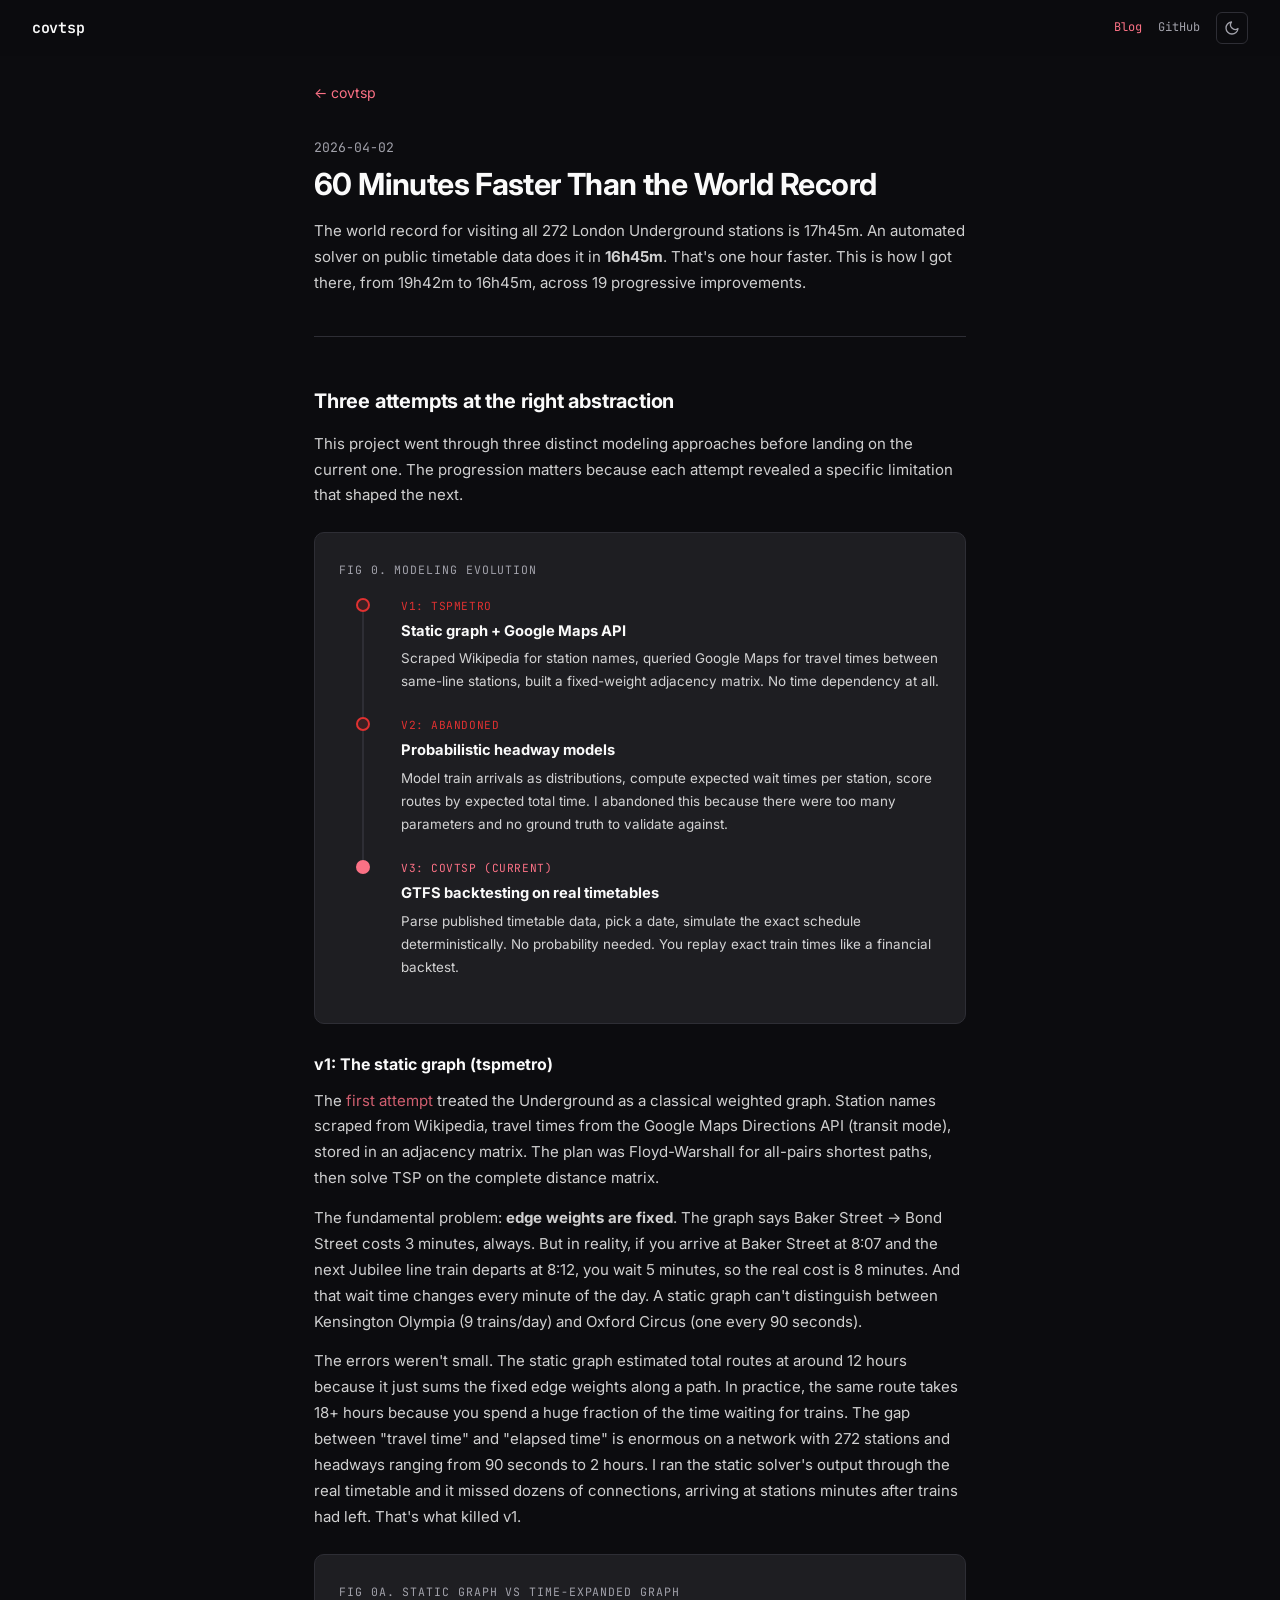
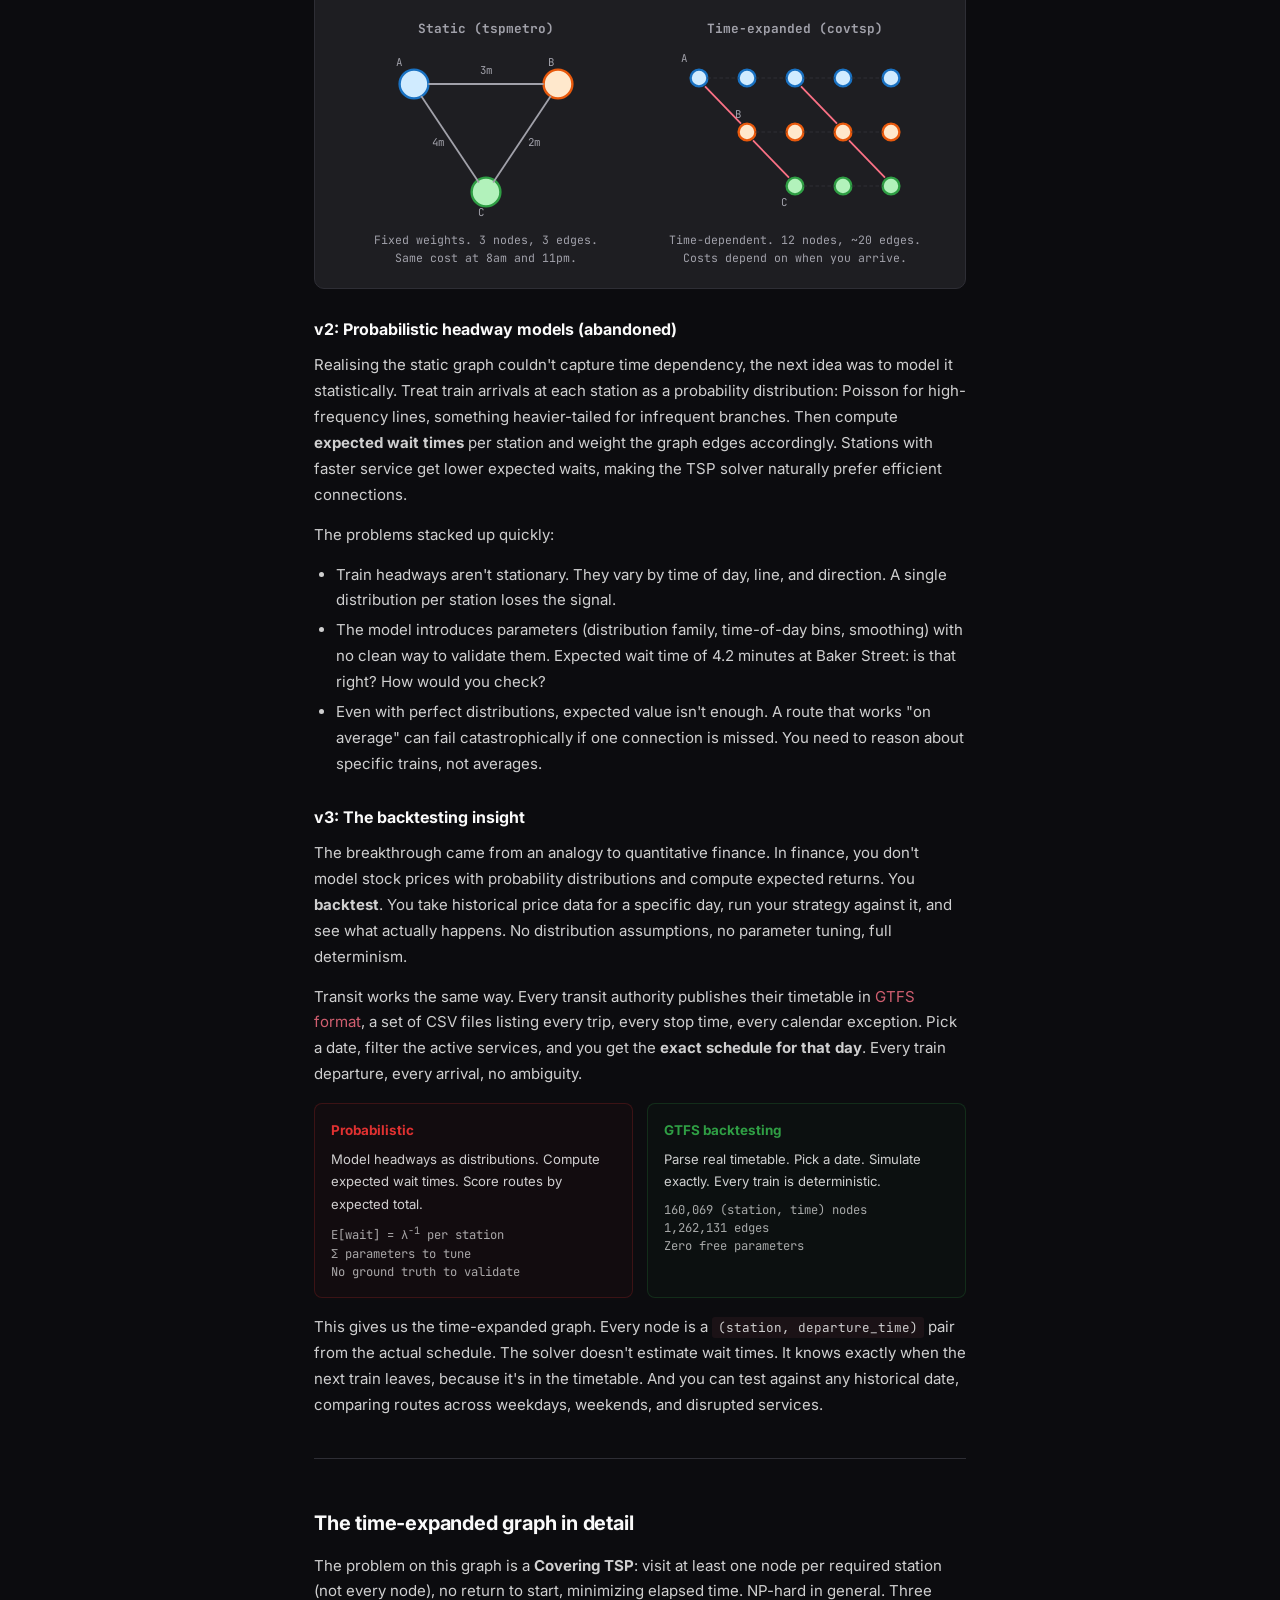
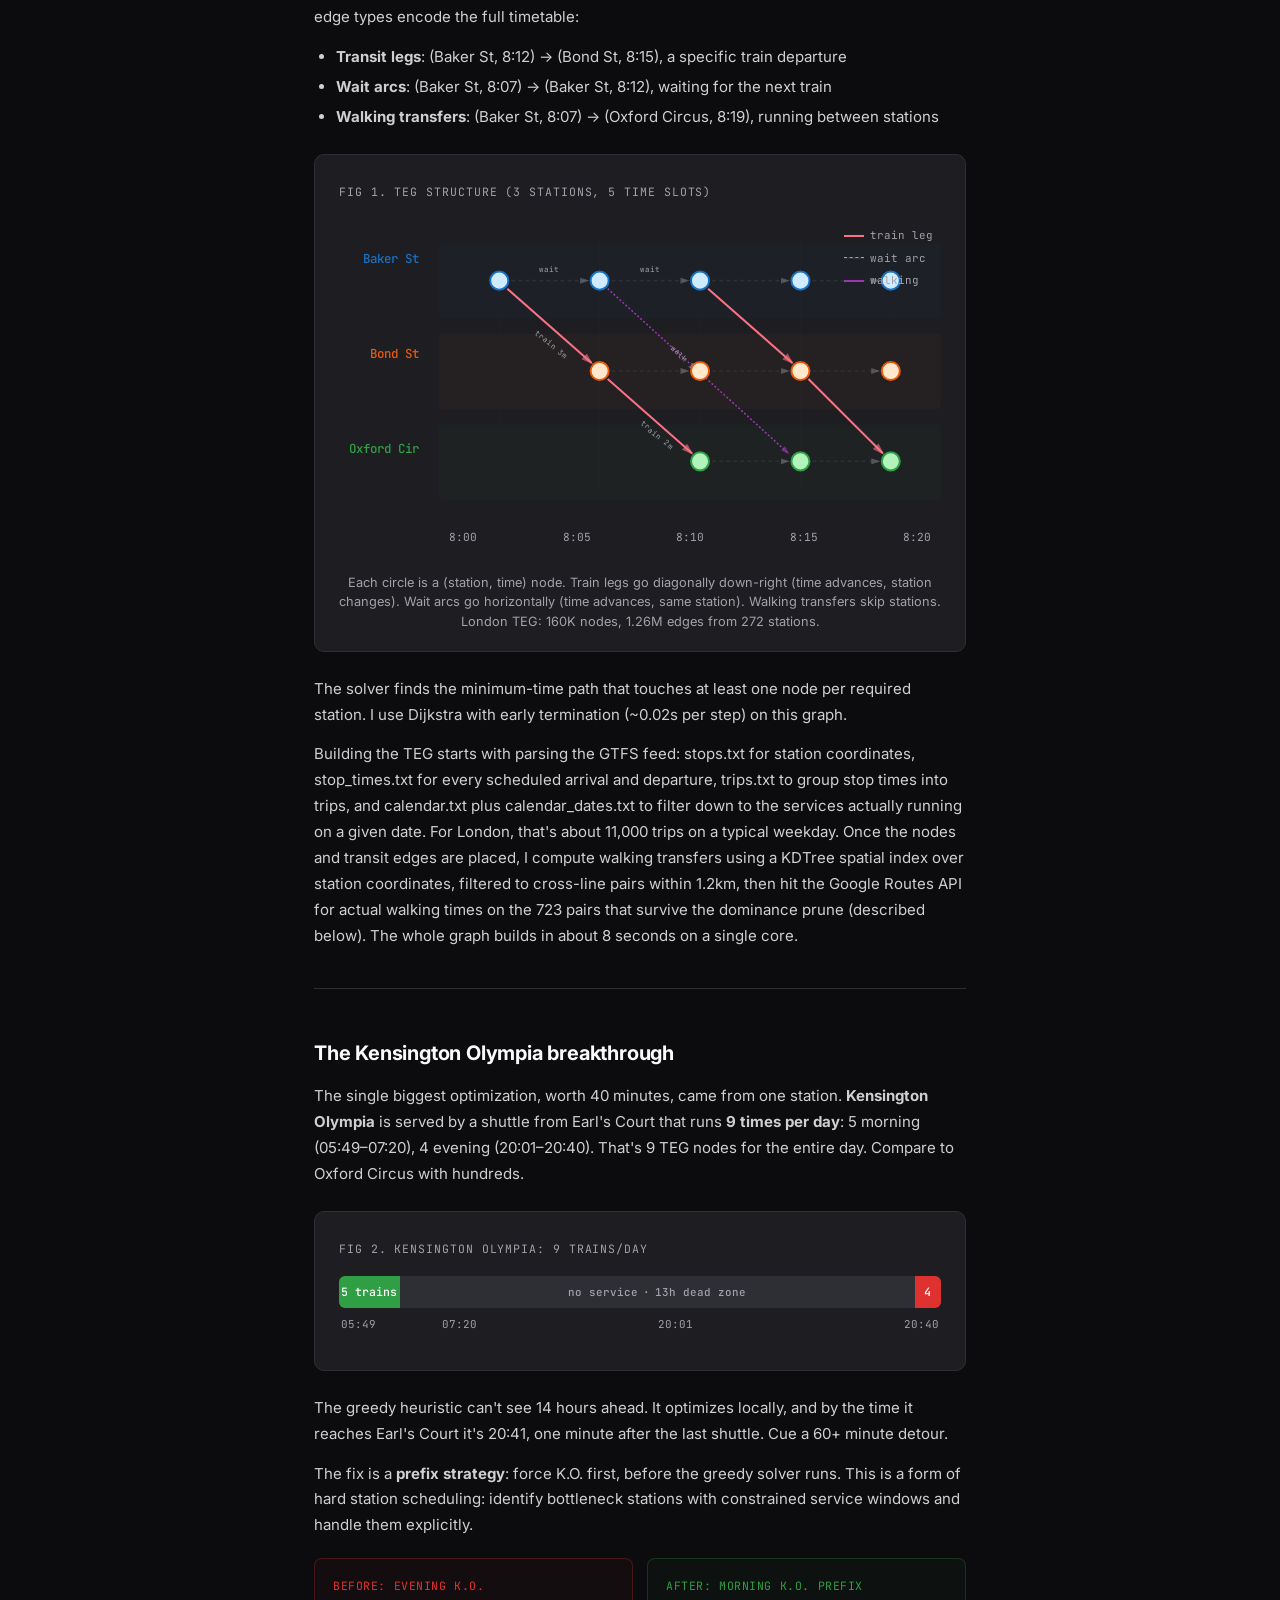
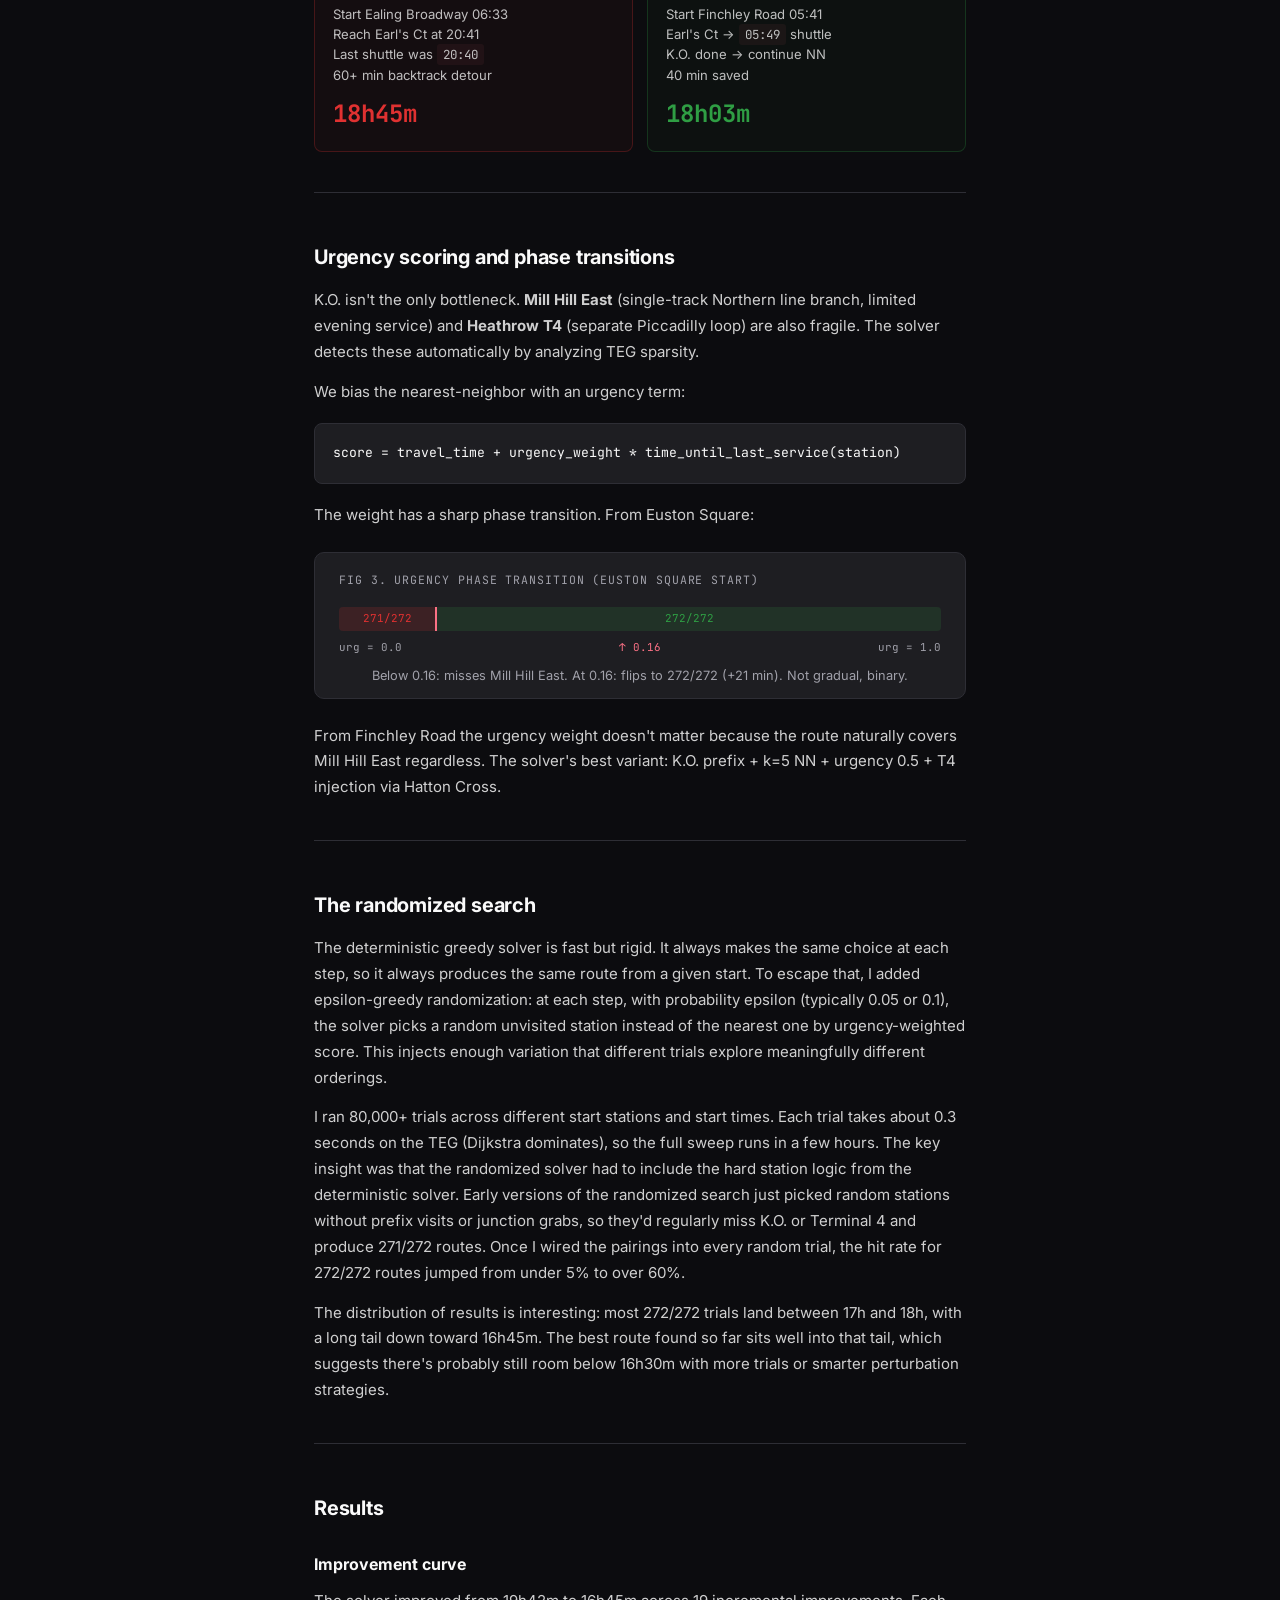
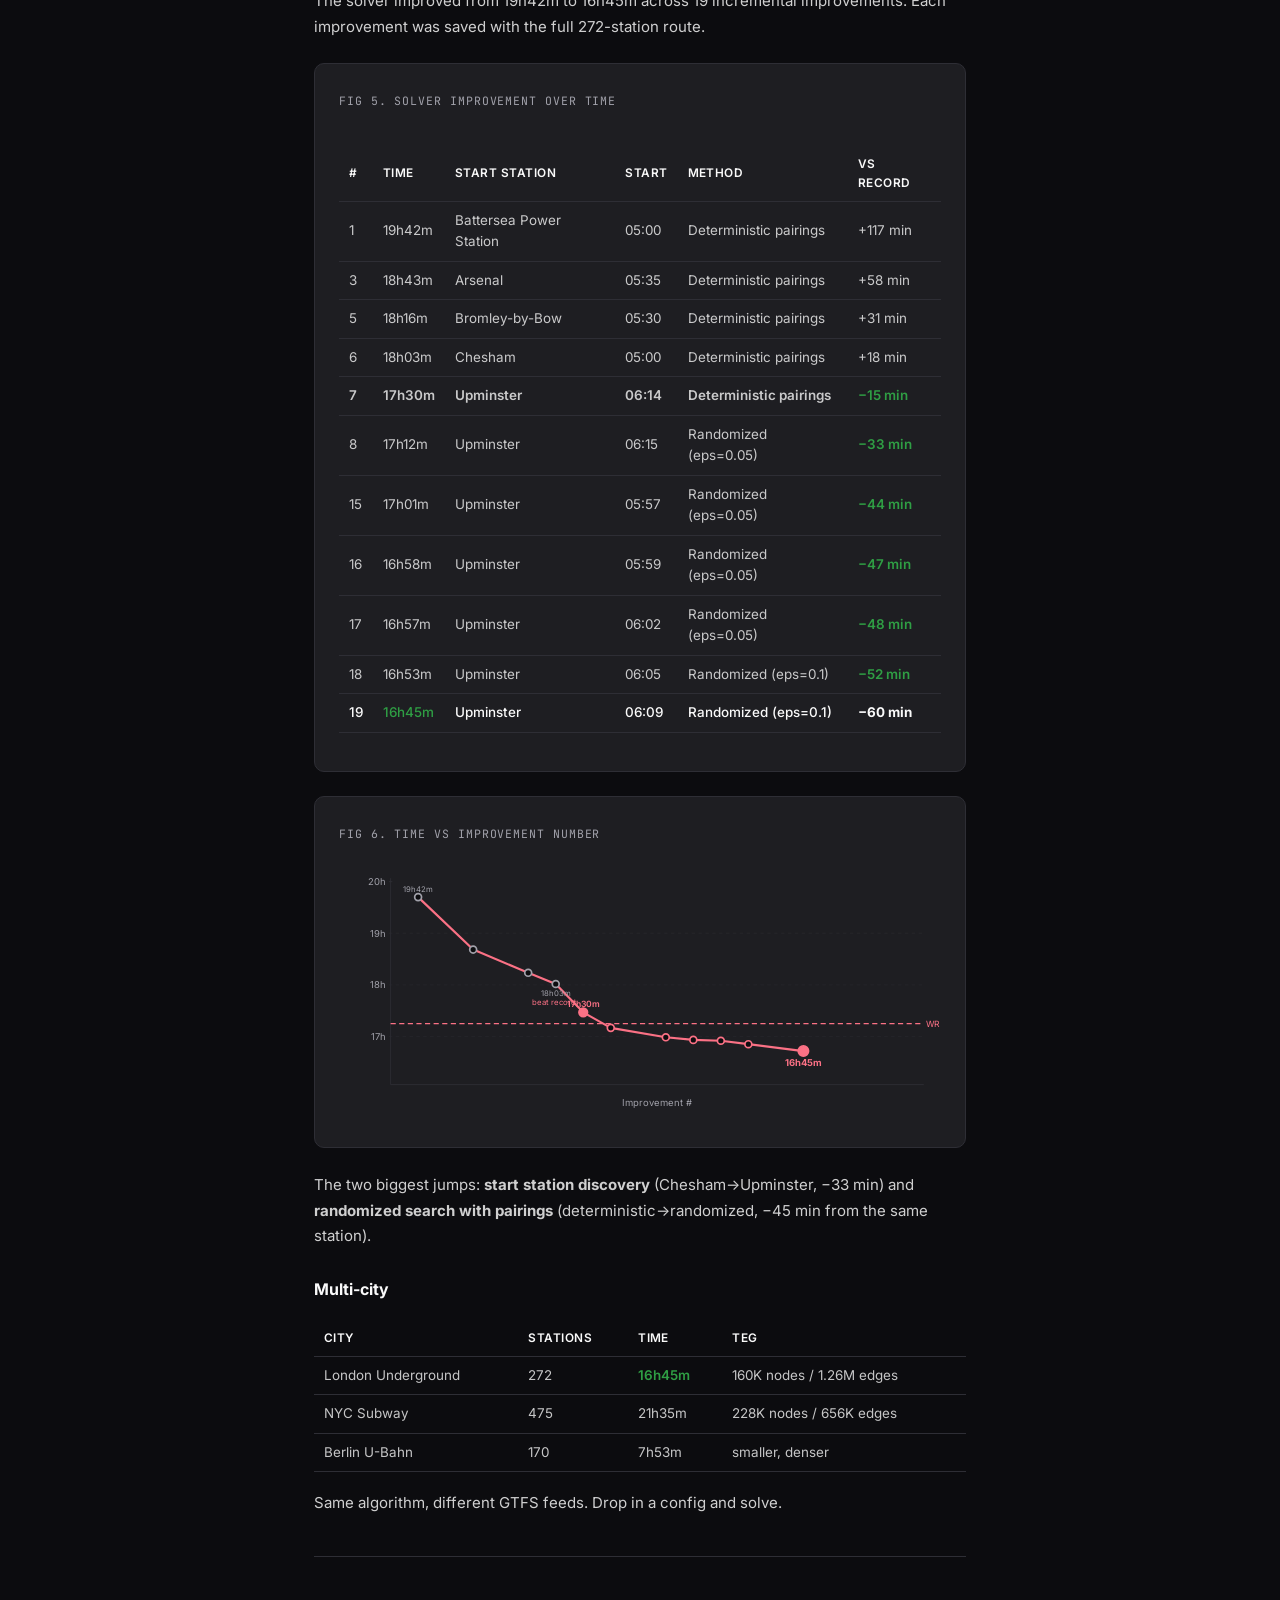
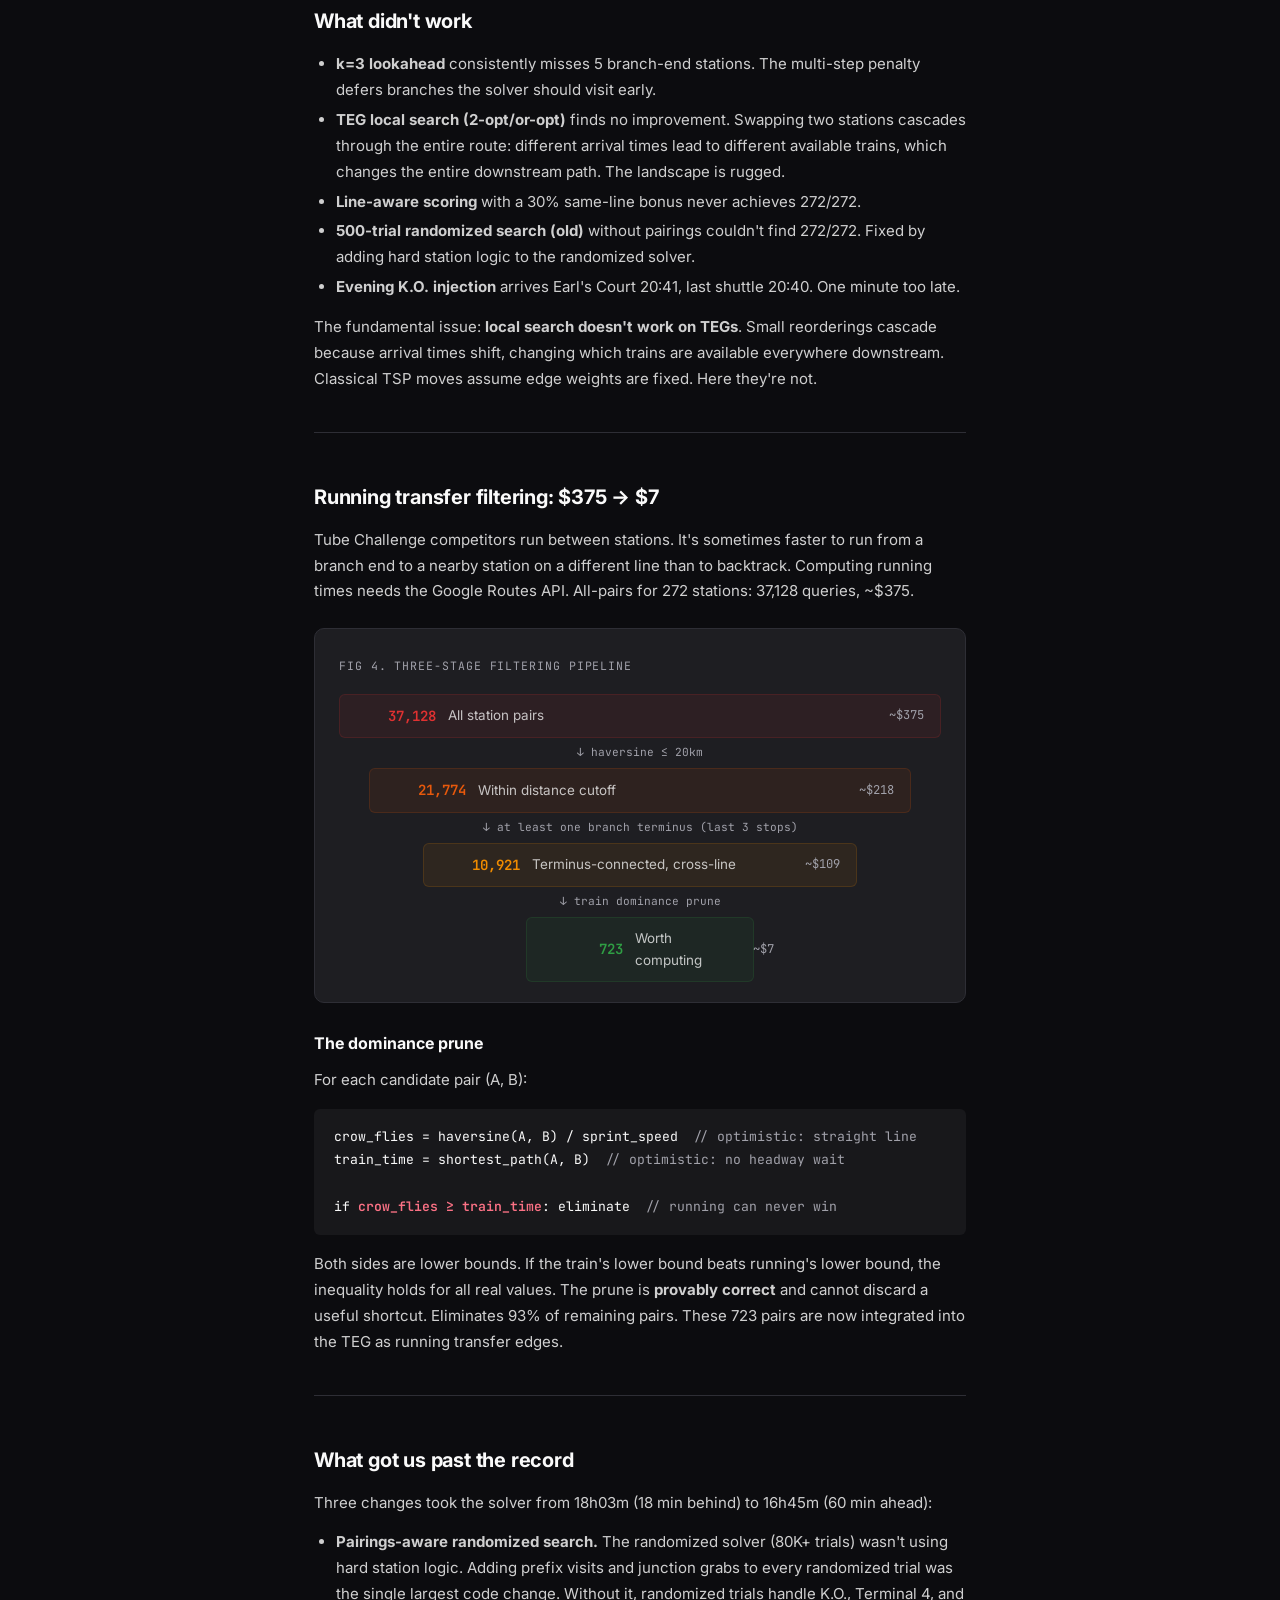
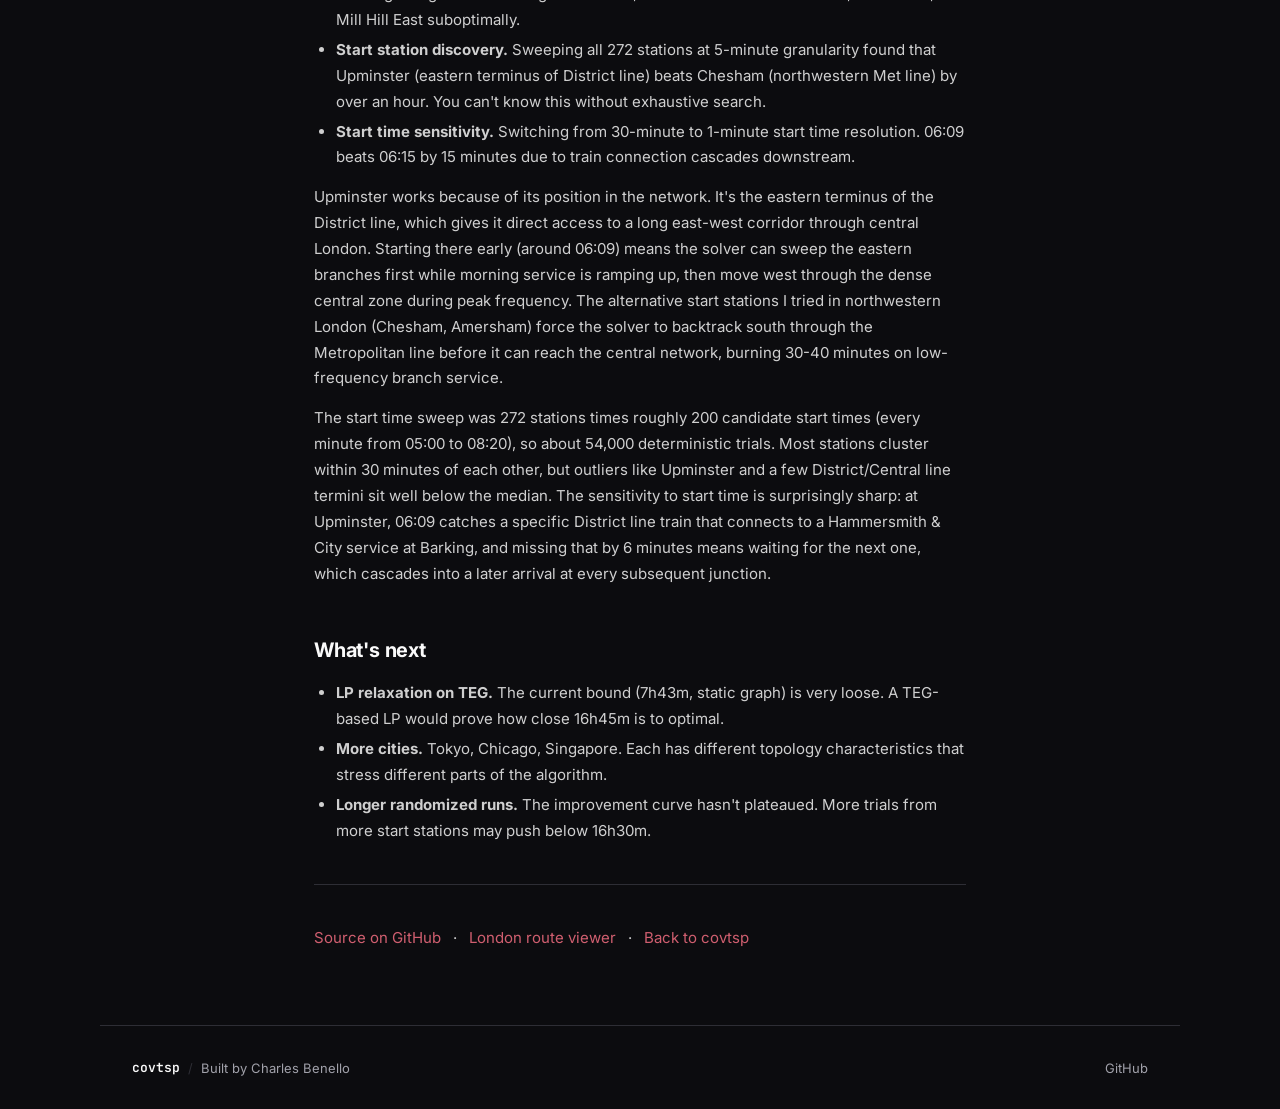
==== commit f8da0558: "Clean up website for applications: remove em dashes, expand blog, fix background - Remove all em das" ====
--- a/web/blog.html
+++ b/web/blog.html
@@ -3,7 +3,7 @@
 <head>
     <meta charset="UTF-8">
     <meta name="viewport" content="width=device-width, initial-scale=1.0">
-    <title>19 Minutes from the World Record — covtsp</title>
+    <title>60 Minutes Faster Than the World Record | covtsp</title>
     <meta name="description" content="How a greedy heuristic on a 160K-node time-expanded graph gets within 19 minutes of the Guinness World Record for visiting all 272 London Underground stations.">
     <link rel="preconnect" href="https://fonts.googleapis.com">
     <link rel="preconnect" href="https://fonts.gstatic.com" crossorigin>
@@ -72,7 +72,7 @@
         .approach-box p { font-size: 0.82rem; margin-bottom: 0; }
         .approach-box .mono { font-family: 'JetBrains Mono', monospace; font-size: 0.76rem; margin-top: 8px; color: var(--text); opacity: 0.65; line-height: 1.5; }
 
-        /* TEG diagram — proper graph visualization */
+        /* TEG diagram - proper graph visualization */
         .teg { position: relative; height: 340px; }
         .teg-axis { position: absolute; left: 0; top: 0; bottom: 40px; width: 90px; }
         .teg-station-name {
@@ -210,8 +210,8 @@
         <h1>60 Minutes Faster Than the World Record</h1>
         <p class="blog-lead">
             The world record for visiting all 272 London Underground stations is 17h45m.
-            An automated solver on public timetable data does it in <strong>16h45m</strong>&mdash;one hour faster.
-            This is how we got there, from 19h42m to 16h45m, across 19 progressive improvements.
+            An automated solver on public timetable data does it in <strong>16h45m</strong>. That's one hour faster.
+            This is how I got there, from 19h42m to 16h45m, across 19 progressive improvements.
         </p>
 
         <hr>
@@ -224,12 +224,12 @@
         </p>
 
         <div class="fig">
-            <div class="fig-label">Fig 0 &mdash; Modeling evolution</div>
+            <div class="fig-label">Fig 0. Modeling evolution</div>
             <div class="evo">
                 <div class="evo-step dead">
                     <div class="evo-marker"><div class="evo-dot"></div><div class="evo-line"></div></div>
                     <div class="evo-content">
-                        <div class="evo-tag">v1 &mdash; tspmetro</div>
+                        <div class="evo-tag">v1: tspmetro</div>
                         <h4>Static graph + Google Maps API</h4>
                         <p>Scraped Wikipedia for station names, queried Google Maps for travel times between same-line stations, built a fixed-weight adjacency matrix. No time dependency at all.</p>
                     </div>
@@ -237,17 +237,17 @@
                 <div class="evo-step dead">
                     <div class="evo-marker"><div class="evo-dot"></div><div class="evo-line"></div></div>
                     <div class="evo-content">
-                        <div class="evo-tag">v2 &mdash; abandoned</div>
+                        <div class="evo-tag">v2: abandoned</div>
                         <h4>Probabilistic headway models</h4>
-                        <p>Model train arrivals as distributions, compute expected wait times per station, score routes by expected total time. Abandoned&mdash;too many parameters, no ground truth to validate against.</p>
+                        <p>Model train arrivals as distributions, compute expected wait times per station, score routes by expected total time. I abandoned this because there were too many parameters and no ground truth to validate against.</p>
                     </div>
                 </div>
                 <div class="evo-step active">
                     <div class="evo-marker"><div class="evo-dot"></div><div class="evo-line" style="opacity: 0;"></div></div>
                     <div class="evo-content">
-                        <div class="evo-tag">v3 &mdash; covtsp (current)</div>
+                        <div class="evo-tag">v3: covtsp (current)</div>
                         <h4>GTFS backtesting on real timetables</h4>
-                        <p>Parse published timetable data, pick a date, simulate the exact schedule deterministically. No probability needed&mdash;replay exact train times like a financial backtest.</p>
+                        <p>Parse published timetable data, pick a date, simulate the exact schedule deterministically. No probability needed. You replay exact train times like a financial backtest.</p>
                     </div>
                 </div>
             </div>
@@ -263,12 +263,15 @@
         <p>
             The fundamental problem: <strong>edge weights are fixed</strong>. The graph says Baker Street &rarr; Bond Street
             costs 3 minutes, always. But in reality, if you arrive at Baker Street at 8:07 and the next Jubilee line train
-            departs at 8:12, you wait 5 minutes&mdash;the real cost is 8 minutes. And that wait time changes every minute of the day.
+            departs at 8:12, you wait 5 minutes, so the real cost is 8 minutes. And that wait time changes every minute of the day.
             A static graph can't distinguish between Kensington Olympia (9 trains/day) and Oxford Circus (one every 90 seconds).
         </p>
+        <p>
+            The errors weren't small. The static graph estimated total routes at around 12 hours because it just sums the fixed edge weights along a path. In practice, the same route takes 18+ hours because you spend a huge fraction of the time waiting for trains. The gap between "travel time" and "elapsed time" is enormous on a network with 272 stations and headways ranging from 90 seconds to 2 hours. I ran the static solver's output through the real timetable and it missed dozens of connections, arriving at stations minutes after trains had left. That's what killed v1.
+        </p>
 
         <div class="fig">
-            <div class="fig-label">Fig 0a &mdash; Static graph vs time-expanded graph</div>
+            <div class="fig-label">Fig 0a. Static graph vs time-expanded graph</div>
             <div class="graph-cmp">
                 <div class="graph-cmp-box">
                     <h4>Static (tspmetro)</h4>
@@ -343,21 +346,21 @@
             The problems stacked up quickly:
         </p>
         <ul>
-            <li>Train headways aren't stationary&mdash;they vary by time of day, line, and direction. A single distribution per station loses the signal.</li>
-            <li>The model introduces parameters (distribution family, time-of-day bins, smoothing) with no clean way to validate them. Expected wait time of 4.2 minutes at Baker Street&mdash;is that right? How would you check?</li>
+            <li>Train headways aren't stationary. They vary by time of day, line, and direction. A single distribution per station loses the signal.</li>
+            <li>The model introduces parameters (distribution family, time-of-day bins, smoothing) with no clean way to validate them. Expected wait time of 4.2 minutes at Baker Street: is that right? How would you check?</li>
             <li>Even with perfect distributions, expected value isn't enough. A route that works "on average" can fail catastrophically if one connection is missed. You need to reason about specific trains, not averages.</li>
         </ul>
 
         <h3>v3: The backtesting insight</h3>
         <p>
             The breakthrough came from an analogy to quantitative finance. In finance, you don't model stock prices
-            with probability distributions and compute expected returns&mdash;you <strong>backtest</strong>. You take
+            with probability distributions and compute expected returns. You <strong>backtest</strong>. You take
             historical price data for a specific day, run your strategy against it, and see what actually happens. No
             distribution assumptions, no parameter tuning, full determinism.
         </p>
         <p>
             Transit works the same way. Every transit authority publishes their timetable in
-            <a href="https://gtfs.org">GTFS format</a>&mdash;a set of CSV files listing every trip, every stop time,
+            <a href="https://gtfs.org">GTFS format</a>, a set of CSV files listing every trip, every stop time,
             every calendar exception. Pick a date, filter the active services, and you get the
             <strong>exact schedule for that day</strong>. Every train departure, every arrival, no ambiguity.
         </p>
@@ -385,7 +388,7 @@
 
         <p>
             This gives us the time-expanded graph. Every node is a <code>(station, departure_time)</code> pair
-            from the actual schedule. The solver doesn't estimate wait times&mdash;it knows exactly when the next train leaves,
+            from the actual schedule. The solver doesn't estimate wait times. It knows exactly when the next train leaves,
             because it's in the timetable. And you can test against any historical date, comparing routes across
             weekdays, weekends, and disrupted services.
         </p>
@@ -400,13 +403,13 @@
             Three edge types encode the full timetable:
         </p>
         <ul>
-            <li><strong>Transit legs</strong>: (Baker St, 8:12) &rarr; (Bond St, 8:15)&mdash;a specific train departure</li>
-            <li><strong>Wait arcs</strong>: (Baker St, 8:07) &rarr; (Baker St, 8:12)&mdash;waiting for the next train</li>
-            <li><strong>Walking transfers</strong>: (Baker St, 8:07) &rarr; (Oxford Circus, 8:19)&mdash;running between stations</li>
+            <li><strong>Transit legs</strong>: (Baker St, 8:12) &rarr; (Bond St, 8:15), a specific train departure</li>
+            <li><strong>Wait arcs</strong>: (Baker St, 8:07) &rarr; (Baker St, 8:12), waiting for the next train</li>
+            <li><strong>Walking transfers</strong>: (Baker St, 8:07) &rarr; (Oxford Circus, 8:19), running between stations</li>
         </ul>
 
         <div class="fig">
-            <div class="fig-label">Fig 1 &mdash; TEG structure (3 stations, 5 time slots)</div>
+            <div class="fig-label">Fig 1. TEG structure (3 stations, 5 time slots)</div>
             <div class="teg">
                 <div class="teg-axis">
                     <div class="teg-station-name" style="top: 30px; color: #1971c2;">Baker St</div>
@@ -469,20 +472,20 @@
                         <text class="edge-label" x="100" y="33">wait</text>
                         <text class="edge-label" x="200" y="33">wait</text>
 
-                        <!-- Nodes — Baker St (row 1) -->
+                        <!-- Nodes: Baker St (row 1) -->
                         <circle class="node a" cx="60" cy="42" r="9"/>
                         <circle class="node a" cx="160" cy="42" r="9"/>
                         <circle class="node a" cx="260" cy="42" r="9"/>
                         <circle class="node a" cx="360" cy="42" r="9"/>
                         <circle class="node a" cx="450" cy="42" r="9"/>
 
-                        <!-- Nodes — Bond St (row 2) -->
+                        <!-- Nodes: Bond St (row 2) -->
                         <circle class="node b" cx="160" cy="132" r="9"/>
                         <circle class="node b" cx="260" cy="132" r="9"/>
                         <circle class="node b" cx="360" cy="132" r="9"/>
                         <circle class="node b" cx="450" cy="132" r="9"/>
 
-                        <!-- Nodes — Oxford Circus (row 3) -->
+                        <!-- Nodes: Oxford Circus (row 3) -->
                         <circle class="node c" cx="260" cy="222" r="9"/>
                         <circle class="node c" cx="360" cy="222" r="9"/>
                         <circle class="node c" cx="450" cy="222" r="9"/>
@@ -506,7 +509,10 @@
 
         <p>
             The solver finds the minimum-time path that touches at least one node per required station.
-            We use Dijkstra with early termination (~0.02s per step) on this graph.
+            I use Dijkstra with early termination (~0.02s per step) on this graph.
+        </p>
+        <p>
+            Building the TEG starts with parsing the GTFS feed: stops.txt for station coordinates, stop_times.txt for every scheduled arrival and departure, trips.txt to group stop times into trips, and calendar.txt plus calendar_dates.txt to filter down to the services actually running on a given date. For London, that's about 11,000 trips on a typical weekday. Once the nodes and transit edges are placed, I compute walking transfers using a KDTree spatial index over station coordinates, filtered to cross-line pairs within 1.2km, then hit the Google Routes API for actual walking times on the 723 pairs that survive the dominance prune (described below). The whole graph builds in about 8 seconds on a single core.
         </p>
 
         <hr>
@@ -514,14 +520,14 @@
         <!-- ==================== K.O. ==================== -->
         <h2>The Kensington Olympia breakthrough</h2>
         <p>
-            The single biggest optimization&mdash;40 minutes&mdash;came from one station.
+            The single biggest optimization, worth 40 minutes, came from one station.
             <strong>Kensington Olympia</strong> is served by a shuttle from Earl's Court that runs
             <strong>9 times per day</strong>: 5 morning (05:49&ndash;07:20), 4 evening (20:01&ndash;20:40).
             That's 9 TEG nodes for the entire day. Compare to Oxford Circus with hundreds.
         </p>
 
         <div class="fig">
-            <div class="fig-label">Fig 2 &mdash; Kensington Olympia: 9 trains/day</div>
+            <div class="fig-label">Fig 2. Kensington Olympia: 9 trains/day</div>
             <div class="ko-timeline">
                 <div class="ko-bar">
                     <div class="ko-seg am">5 trains</div>
@@ -539,11 +545,11 @@
 
         <p>
             The greedy heuristic can't see 14 hours ahead. It optimizes locally, and by the time it reaches
-            Earl's Court it's 20:41&mdash;one minute after the last shuttle. Cue a 60+ minute detour.
+            Earl's Court it's 20:41, one minute after the last shuttle. Cue a 60+ minute detour.
         </p>
         <p>
             The fix is a <strong>prefix strategy</strong>: force K.O. first, before the greedy solver runs.
-            This is a form of hard station scheduling&mdash;identify bottleneck stations with constrained
+            This is a form of hard station scheduling: identify bottleneck stations with constrained
             service windows and handle them explicitly.
         </p>
 
@@ -588,7 +594,7 @@
         </p>
 
         <div class="fig" style="padding: 18px 24px 12px;">
-            <div class="fig-label">Fig 3 &mdash; Urgency phase transition (Euston Square start)</div>
+            <div class="fig-label">Fig 3. Urgency phase transition (Euston Square start)</div>
             <div class="phase-bar">
                 <div class="off">271/272</div>
                 <div class="boundary"></div>
@@ -600,13 +606,27 @@
                 <span>urg = 1.0</span>
             </div>
             <div class="fig-caption" style="margin-top: 10px;">
-                Below 0.16: misses Mill Hill East. At 0.16: flips to 272/272 (+21 min). Not gradual&mdash;binary.
-            </div>
-        </div>
-
-        <p>
-            From Finchley Road the urgency weight doesn't matter&mdash;the route naturally covers Mill Hill East regardless.
+                Below 0.16: misses Mill Hill East. At 0.16: flips to 272/272 (+21 min). Not gradual, binary.
+            </div>
+        </div>
+
+        <p>
+            From Finchley Road the urgency weight doesn't matter because the route naturally covers Mill Hill East regardless.
             The solver's best variant: K.O. prefix + k=5 NN + urgency 0.5 + T4 injection via Hatton Cross.
+        </p>
+
+        <hr>
+
+        <!-- ==================== Randomized Search ==================== -->
+        <h2>The randomized search</h2>
+        <p>
+            The deterministic greedy solver is fast but rigid. It always makes the same choice at each step, so it always produces the same route from a given start. To escape that, I added epsilon-greedy randomization: at each step, with probability epsilon (typically 0.05 or 0.1), the solver picks a random unvisited station instead of the nearest one by urgency-weighted score. This injects enough variation that different trials explore meaningfully different orderings.
+        </p>
+        <p>
+            I ran 80,000+ trials across different start stations and start times. Each trial takes about 0.3 seconds on the TEG (Dijkstra dominates), so the full sweep runs in a few hours. The key insight was that the randomized solver had to include the hard station logic from the deterministic solver. Early versions of the randomized search just picked random stations without prefix visits or junction grabs, so they'd regularly miss K.O. or Terminal 4 and produce 271/272 routes. Once I wired the pairings into every random trial, the hit rate for 272/272 routes jumped from under 5% to over 60%.
+        </p>
+        <p>
+            The distribution of results is interesting: most 272/272 trials land between 17h and 18h, with a long tail down toward 16h45m. The best route found so far sits well into that tail, which suggests there's probably still room below 16h30m with more trials or smarter perturbation strategies.
         </p>
 
         <hr>
@@ -621,7 +641,7 @@
         </p>
 
         <div class="fig">
-            <div class="fig-label">Fig 5 &mdash; Solver improvement over time</div>
+            <div class="fig-label">Fig 5. Solver improvement over time</div>
             <div style="width:100%;overflow-x:auto;">
                 <table class="rtable">
                     <thead>
@@ -646,7 +666,7 @@
 
         <!-- SVG improvement chart -->
         <div class="fig">
-            <div class="fig-label">Fig 6 &mdash; Time vs improvement number</div>
+            <div class="fig-label">Fig 6. Time vs improvement number</div>
             <svg viewBox="0 0 700 300" style="width:100%;max-width:700px;font-family:'Inter',sans-serif;">
                 <!-- Grid -->
                 <line x1="60" y1="20" x2="60" y2="260" stroke="var(--border)" stroke-width="1"/>
@@ -711,11 +731,11 @@
         <!-- ==================== What didn't work ==================== -->
         <h2>What didn't work</h2>
         <ul>
-            <li><strong>k=3 lookahead</strong>&mdash;consistently misses 5 branch-end stations. Multi-step penalty defers branches the solver should visit early.</li>
-            <li><strong>TEG local search (2-opt/or-opt)</strong>&mdash;finds no improvement. Swapping two stations cascades through the entire route: different arrival times &rarr; different available trains &rarr; different downstream path. The landscape is rugged.</li>
-            <li><strong>Line-aware scoring</strong>&mdash;30% same-line bonus never achieves 272/272.</li>
-            <li><strong>500-trial randomized search (old)</strong>&mdash;random perturbations without pairings couldn't find 272/272. Fixed by adding hard station logic to randomized solver.</li>
-            <li><strong>Evening K.O. injection</strong>&mdash;arrives Earl's Court 20:41, last shuttle 20:40. One minute.</li>
+            <li><strong>k=3 lookahead</strong> consistently misses 5 branch-end stations. The multi-step penalty defers branches the solver should visit early.</li>
+            <li><strong>TEG local search (2-opt/or-opt)</strong> finds no improvement. Swapping two stations cascades through the entire route: different arrival times lead to different available trains, which changes the entire downstream path. The landscape is rugged.</li>
+            <li><strong>Line-aware scoring</strong> with a 30% same-line bonus never achieves 272/272.</li>
+            <li><strong>500-trial randomized search (old)</strong> without pairings couldn't find 272/272. Fixed by adding hard station logic to the randomized solver.</li>
+            <li><strong>Evening K.O. injection</strong> arrives Earl's Court 20:41, last shuttle 20:40. One minute too late.</li>
         </ul>
         <p>
             The fundamental issue: <strong>local search doesn't work on TEGs</strong>. Small reorderings cascade
@@ -728,13 +748,13 @@
         <!-- ==================== Running transfers ==================== -->
         <h2>Running transfer filtering: $375 &rarr; $7</h2>
         <p>
-            Tube Challenge competitors run between stations&mdash;it's sometimes faster to run from a branch end
+            Tube Challenge competitors run between stations. It's sometimes faster to run from a branch end
             to a nearby station on a different line than to backtrack. Computing running times needs the
             Google Routes API. All-pairs for 272 stations: 37,128 queries, ~$375.
         </p>
 
         <div class="fig">
-            <div class="fig-label">Fig 4 &mdash; Three-stage filtering pipeline</div>
+            <div class="fig-label">Fig 4. Three-stage filtering pipeline</div>
             <div class="funnel">
                 <div class="funnel-row f0">
                     <span class="funnel-n">37,128</span>
@@ -772,7 +792,7 @@
         </div>
         <p>
             Both sides are lower bounds. If the train's lower bound beats running's lower bound,
-            the inequality holds for all real values. The prune is <strong>provably correct</strong>&mdash;it
+            the inequality holds for all real values. The prune is <strong>provably correct</strong> and
             cannot discard a useful shortcut. Eliminates 93% of remaining pairs. These 723 pairs are now integrated into the TEG as running transfer edges.
         </p>
 
@@ -782,17 +802,23 @@
         <h2>What got us past the record</h2>
         <p>Three changes took the solver from 18h03m (18 min behind) to 16h45m (60 min ahead):</p>
         <ul>
-            <li><strong>Pairings-aware randomized search</strong>&mdash;the randomized solver (80K+ trials) wasn't using hard station logic. Adding prefix visits and junction grabs to every randomized trial was the single largest code change. Without it, randomized trials handle K.O., Terminal 4, and Mill Hill East suboptimally.</li>
-            <li><strong>Start station discovery</strong>&mdash;sweeping all 272 stations at 5-minute granularity found Upminster (eastern terminus of District line) beats Chesham (northwestern Met line) by over an hour. You can't know this without exhaustive search.</li>
-            <li><strong>Start time sensitivity</strong>&mdash;switching from 30-minute to 1-minute start time resolution. 06:09 beats 06:15 by 15 minutes due to train connection cascades downstream.</li>
+            <li><strong>Pairings-aware randomized search.</strong> The randomized solver (80K+ trials) wasn't using hard station logic. Adding prefix visits and junction grabs to every randomized trial was the single largest code change. Without it, randomized trials handle K.O., Terminal 4, and Mill Hill East suboptimally.</li>
+            <li><strong>Start station discovery.</strong> Sweeping all 272 stations at 5-minute granularity found that Upminster (eastern terminus of District line) beats Chesham (northwestern Met line) by over an hour. You can't know this without exhaustive search.</li>
+            <li><strong>Start time sensitivity.</strong> Switching from 30-minute to 1-minute start time resolution. 06:09 beats 06:15 by 15 minutes due to train connection cascades downstream.</li>
         </ul>
+        <p>
+            Upminster works because of its position in the network. It's the eastern terminus of the District line, which gives it direct access to a long east-west corridor through central London. Starting there early (around 06:09) means the solver can sweep the eastern branches first while morning service is ramping up, then move west through the dense central zone during peak frequency. The alternative start stations I tried in northwestern London (Chesham, Amersham) force the solver to backtrack south through the Metropolitan line before it can reach the central network, burning 30-40 minutes on low-frequency branch service.
+        </p>
+        <p>
+            The start time sweep was 272 stations times roughly 200 candidate start times (every minute from 05:00 to 08:20), so about 54,000 deterministic trials. Most stations cluster within 30 minutes of each other, but outliers like Upminster and a few District/Central line termini sit well below the median. The sensitivity to start time is surprisingly sharp: at Upminster, 06:09 catches a specific District line train that connects to a Hammersmith &amp; City service at Barking, and missing that by 6 minutes means waiting for the next one, which cascades into a later arrival at every subsequent junction.
+        </p>
 
         <!-- ==================== What's next ==================== -->
         <h2>What's next</h2>
         <ul>
-            <li><strong>LP relaxation on TEG</strong>&mdash;current bound (7h43m, static graph) is very loose. TEG-based LP would prove how close 16h45m is to optimal.</li>
-            <li><strong>More cities</strong>&mdash;Tokyo, Chicago, Singapore. Each has different topology characteristics that stress different parts of the algorithm.</li>
-            <li><strong>Longer randomized runs</strong>&mdash;the improvement curve hasn't plateaued. More trials from more start stations may push below 16h30m.</li>
+            <li><strong>LP relaxation on TEG.</strong> The current bound (7h43m, static graph) is very loose. A TEG-based LP would prove how close 16h45m is to optimal.</li>
+            <li><strong>More cities.</strong> Tokyo, Chicago, Singapore. Each has different topology characteristics that stress different parts of the algorithm.</li>
+            <li><strong>Longer randomized runs.</strong> The improvement curve hasn't plateaued. More trials from more start stations may push below 16h30m.</li>
         </ul>
 
         <hr>
--- a/web/style.css
+++ b/web/style.css
@@ -1,4 +1,4 @@
-/* covtsp — Minimal & Elegant Redesign */
+/* covtsp - Minimal & Elegant Redesign */
 
 * { margin: 0; padding: 0; box-sizing: border-box; }
 
